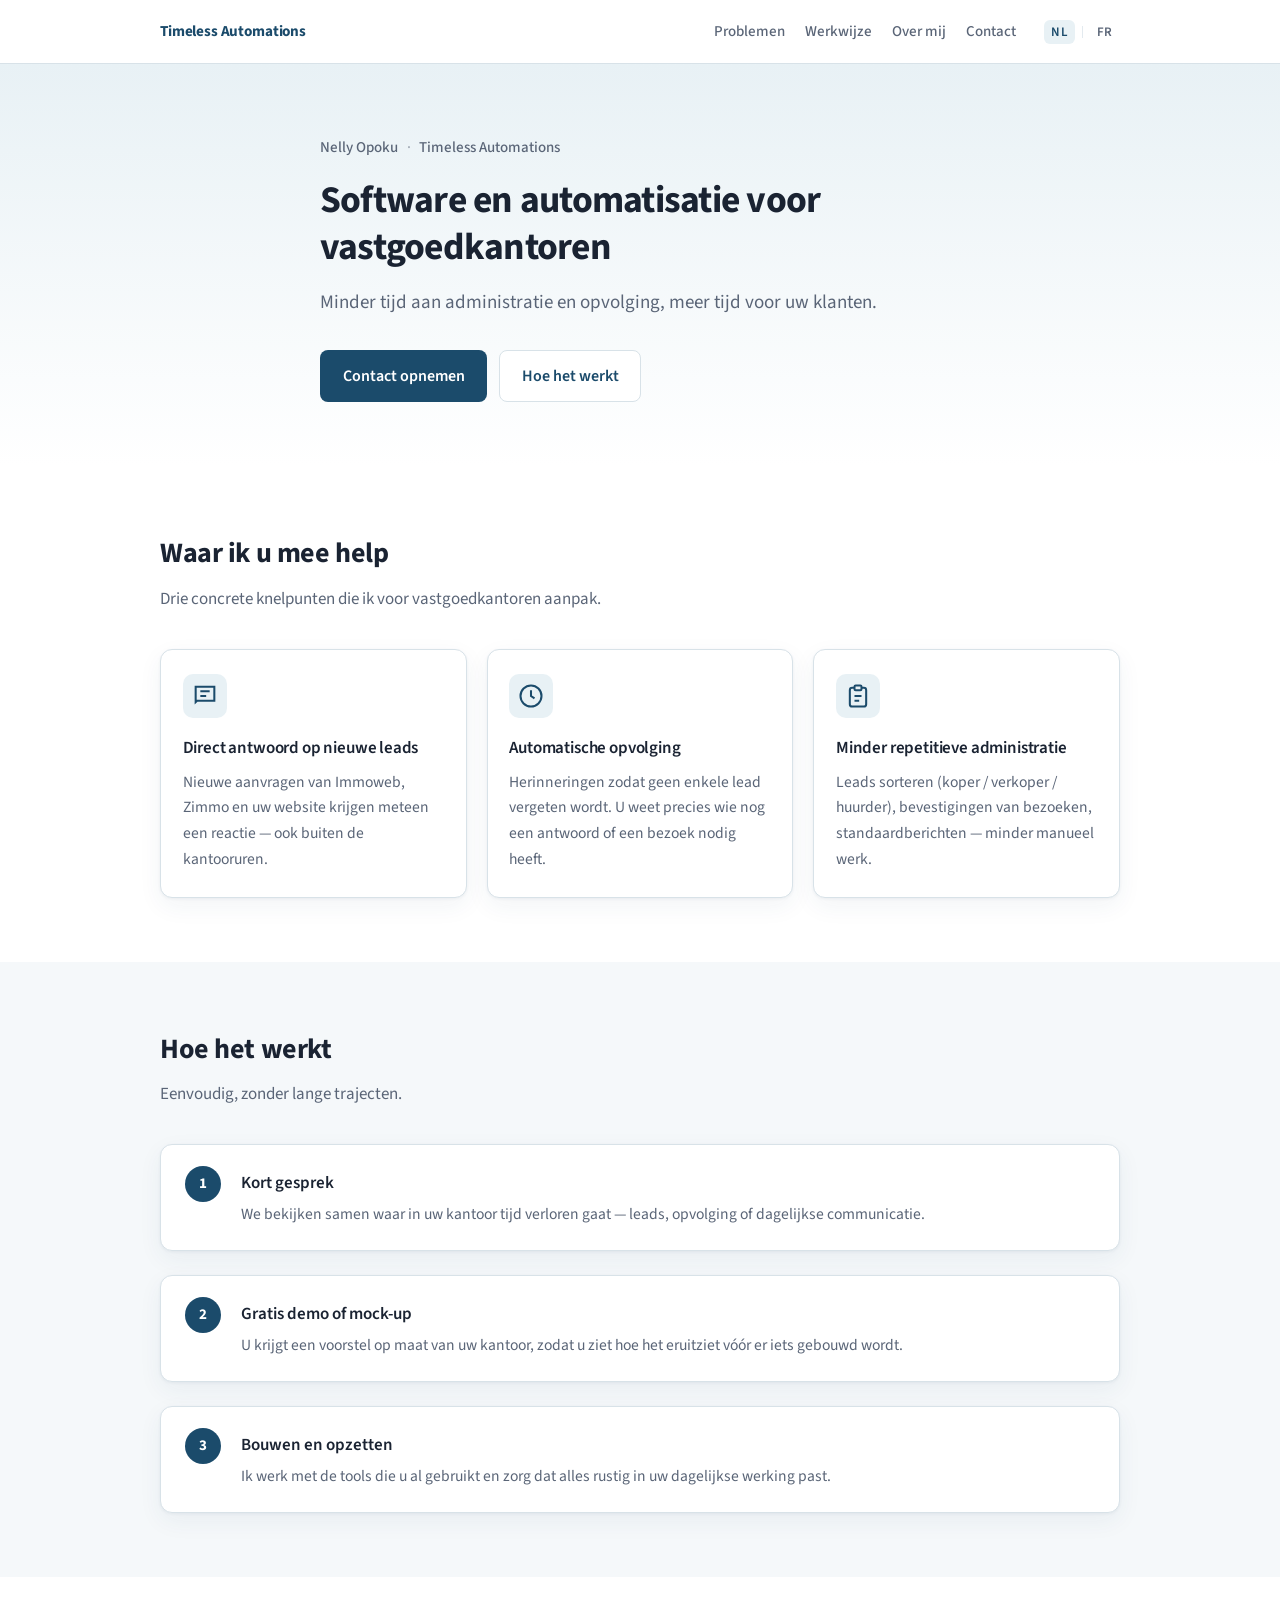
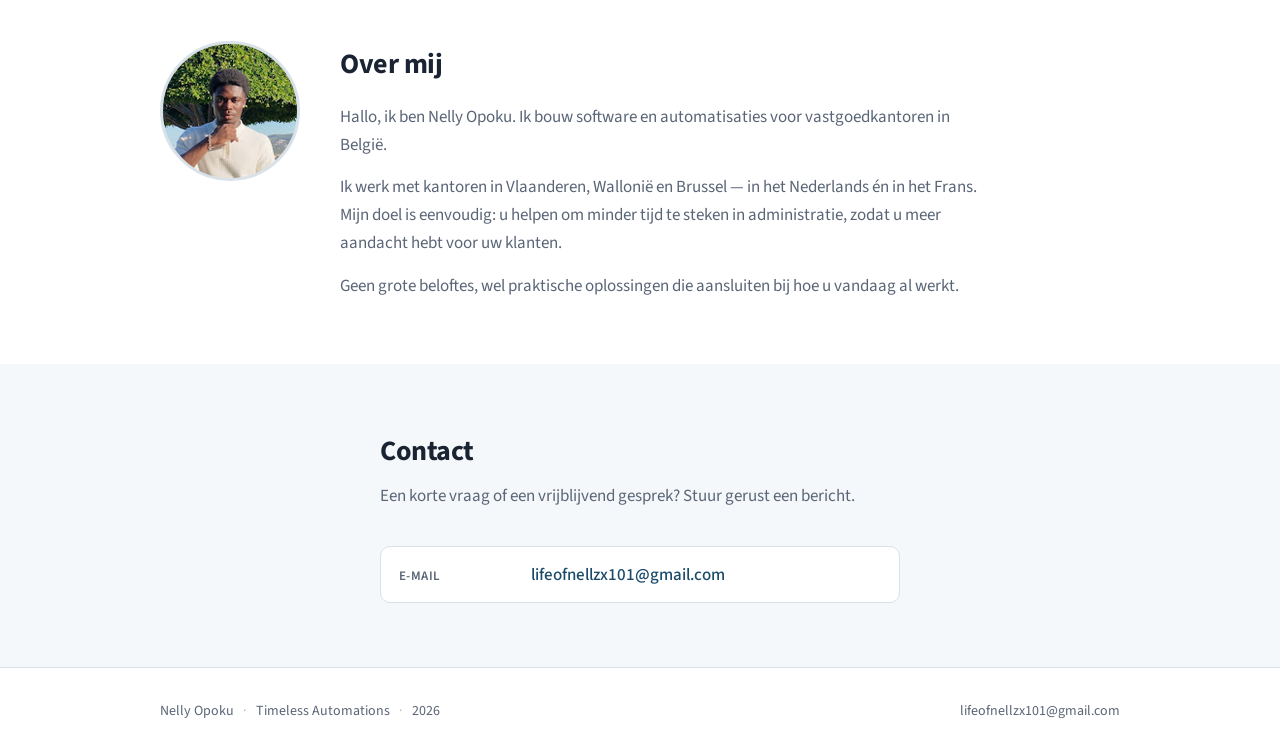
==== index.html @ db92bb08 "Add static website files for GitHub Pages - Add index.html with bilingual (NL/FR) content - Add styl" ====
<!DOCTYPE html>
<html lang="nl">
<head>
  <meta charset="UTF-8">
  <meta name="viewport" content="width=device-width, initial-scale=1">
  <meta name="description" content="Timeless Automations – Nelly Opoku. Software en automatisatie voor vastgoedkantoren in België. Minder administratie, meer tijd voor uw klanten.">
  <meta property="og:title" content="Timeless Automations – Nelly Opoku | Software en automatisatie voor vastgoedkantoren">
  <meta property="og:description" content="Minder administratie en opvolging, meer tijd voor uw klanten. Voor vastgoedkantoren in Vlaanderen, Wallonië en Brussel.">
  <meta property="og:type" content="website">
  <meta property="og:locale" content="nl_BE">
  <meta property="og:locale:alternate" content="fr_BE">
  <title>Timeless Automations – Nelly Opoku | Software en automatisatie voor vastgoedkantoren</title>
  <link rel="icon" href="data:image/svg+xml,%3Csvg xmlns='http://www.w3.org/2000/svg' viewBox='0 0 32 32'%3E%3Crect width='32' height='32' rx='8' fill='%231B4B6B'/%3E%3Cpath d='M8 22V10l8-4 8 4v12l-8 4-8-4z' fill='none' stroke='%23E8F1F5' stroke-width='1.5'/%3E%3Cpath d='M16 6v20M8 10l8 4 8-4' fill='none' stroke='%23E8F1F5' stroke-width='1.5'/%3E%3C/svg%3E">
  <link rel="preconnect" href="https://fonts.googleapis.com">
  <link rel="preconnect" href="https://fonts.gstatic.com" crossorigin>
  <link href="https://fonts.googleapis.com/css2?family=Source+Sans+3:wght@400;500;600;700&display=swap" rel="stylesheet">
  <link rel="stylesheet" href="styles.css">
</head>
<body>
  <!--
    ============================================================
    CONFIG — wijzig alles hieronder
    ============================================================
    fullName, businessName, email
    phone          — leeg = rij verborgen; invullen = zichtbaar + tel-link
    whatsapp       — nummer zonder spaties, bv. 32470123456; leeg = verborgen
    linkedinUrl    — volledige URL; leeg = verborgen
    photoSrc       — pad naar foto; leeg = initialen-avatar (bv. "NO")
    Hero-secundaire knop: bij telefoon of WhatsApp → bellen/WA;
    anders → scroll naar "Hoe het werkt".
    ============================================================
  -->
  <script>
    /* === CONFIG — pas hier aan === */
    const CONFIG = {
      fullName: "Nelly Opoku",
      businessName: "Timeless Automations",
      email: "lifeofnellzx101@gmail.com",
      phone: "",
      whatsapp: "",
      linkedinUrl: "",
      photoSrc: "foto.jpg" /* leeg = initialen-avatar */
    };
  </script>

  <header class="site-header">
    <div class="container header-inner">
      <a href="#top" class="logo">Timeless Automations</a>
      <nav class="nav" aria-label="Hoofdnavigatie">
        <a href="#problemen" data-i18n="navProblems">Problemen</a>
        <a href="#werkwijze" data-i18n="navHow">Werkwijze</a>
        <a href="#over" data-i18n="navAbout">Over mij</a>
        <a href="#contact" data-i18n="navContact">Contact</a>
      </nav>
      <div class="lang-toggle" role="group" aria-label="Taal / Langue">
        <button type="button" id="btn-nl" class="lang-btn active" aria-pressed="true">NL</button>
        <span class="lang-sep" aria-hidden="true">|</span>
        <button type="button" id="btn-fr" class="lang-btn" aria-pressed="false">FR</button>
      </div>
    </div>
  </header>

  <main id="top">
    <!-- HERO -->
    <section class="hero">
      <div class="container hero-inner">
        <p class="hero-name">
          <span data-bind="fullName">Nelly Opoku</span>
          <span class="hero-sep">·</span>
          <span data-bind="businessName">Timeless Automations</span>
        </p>
        <h1 data-i18n="heroTitle">Software en automatisatie voor vastgoedkantoren</h1>
        <p class="hero-sub" data-i18n="heroSub">Minder tijd aan administratie en opvolging, meer tijd voor uw klanten.</p>
        <div class="hero-actions">
          <a href="mailto:lifeofnellzx101@gmail.com" class="btn btn-primary" data-bind-href="mailto" data-i18n="btnContact">Contact opnemen</a>
          <a href="#werkwijze" class="btn btn-secondary" id="hero-secondary" data-i18n="btnHow">Hoe het werkt</a>
        </div>
      </div>
    </section>

    <!-- PROBLEMS -->
    <section id="problemen" class="section">
      <div class="container">
        <h2 class="section-title" data-i18n="problemsTitle">Waar ik u mee help</h2>
        <p class="section-intro" data-i18n="problemsIntro">Drie concrete knelpunten die ik voor vastgoedkantoren aanpak.</p>
        <div class="cards">
          <article class="card">
            <div class="card-icon" aria-hidden="true">
              <svg width="28" height="28" viewBox="0 0 24 24" fill="none" stroke="currentColor" stroke-width="1.75"><path d="M4 4h16v12H5.17L4 17.17V4z"/><path d="M8 8h8M8 12h5"/></svg>
            </div>
            <h3 data-i18n="p1Title">Direct antwoord op nieuwe leads</h3>
            <p data-i18n="p1Text">Nieuwe aanvragen van Immoweb, Zimmo en uw website krijgen meteen een reactie — ook buiten de kantooruren.</p>
          </article>
          <article class="card">
            <div class="card-icon" aria-hidden="true">
              <svg width="28" height="28" viewBox="0 0 24 24" fill="none" stroke="currentColor" stroke-width="1.75"><circle cx="12" cy="12" r="9"/><path d="M12 7v5l3 2"/></svg>
            </div>
            <h3 data-i18n="p2Title">Automatische opvolging</h3>
            <p data-i18n="p2Text">Herinneringen zodat geen enkele lead vergeten wordt. U weet precies wie nog een antwoord of een bezoek nodig heeft.</p>
          </article>
          <article class="card">
            <div class="card-icon" aria-hidden="true">
              <svg width="28" height="28" viewBox="0 0 24 24" fill="none" stroke="currentColor" stroke-width="1.75"><path d="M9 5H7a2 2 0 00-2 2v12a2 2 0 002 2h10a2 2 0 002-2V7a2 2 0 00-2-2h-2"/><rect x="9" y="3" width="6" height="4" rx="1"/><path d="M9 12h6M9 16h4"/></svg>
            </div>
            <h3 data-i18n="p3Title">Minder repetitieve administratie</h3>
            <p data-i18n="p3Text">Leads sorteren (koper / verkoper / huurder), bevestigingen van bezoeken, standaardberichten — minder manueel werk.</p>
          </article>
        </div>
      </div>
    </section>

    <!-- HOW IT WORKS -->
    <section id="werkwijze" class="section section-alt">
      <div class="container">
        <h2 class="section-title" data-i18n="howTitle">Hoe het werkt</h2>
        <p class="section-intro" data-i18n="howIntro">Eenvoudig, zonder lange trajecten.</p>
        <ol class="steps">
          <li class="step">
            <span class="step-num">1</span>
            <div>
              <h3 data-i18n="s1Title">Kort gesprek</h3>
              <p data-i18n="s1Text">We bekijken samen waar in uw kantoor tijd verloren gaat — leads, opvolging of dagelijkse communicatie.</p>
            </div>
          </li>
          <li class="step">
            <span class="step-num">2</span>
            <div>
              <h3 data-i18n="s2Title">Gratis demo of mock-up</h3>
              <p data-i18n="s2Text">U krijgt een voorstel op maat van uw kantoor, zodat u ziet hoe het eruitziet vóór er iets gebouwd wordt.</p>
            </div>
          </li>
          <li class="step">
            <span class="step-num">3</span>
            <div>
              <h3 data-i18n="s3Title">Bouwen en opzetten</h3>
              <p data-i18n="s3Text">Ik werk met de tools die u al gebruikt en zorg dat alles rustig in uw dagelijkse werking past.</p>
            </div>
          </li>
        </ol>
      </div>
    </section>

    <!-- ABOUT -->
    <section id="over" class="section">
      <div class="container about-inner">
        <div class="about-photo-wrap">
          <div class="about-photo" id="about-photo" role="img" aria-label="Nelly Opoku">
            <span class="avatar-initials" aria-hidden="true">NO</span>
          </div>
        </div>
        <div class="about-text">
          <h2 class="section-title" data-i18n="aboutTitle">Over mij</h2>
          <p data-i18n="about1">Hallo, ik ben Nelly Opoku. Ik bouw software en automatisaties voor vastgoedkantoren in België.</p>
          <p data-i18n="about2">Ik werk met kantoren in Vlaanderen, Wallonië en Brussel — in het Nederlands én in het Frans. Mijn doel is eenvoudig: u helpen om minder tijd te steken in administratie, zodat u meer aandacht hebt voor uw klanten.</p>
          <p data-i18n="about3">Geen grote beloftes, wel praktische oplossingen die aansluiten bij hoe u vandaag al werkt.</p>
        </div>
      </div>
    </section>

    <!-- CONTACT -->
    <section id="contact" class="section section-alt">
      <div class="container contact-inner">
        <h2 class="section-title" data-i18n="contactTitle">Contact</h2>
        <p class="section-intro" data-i18n="contactIntro">Een korte vraag of een vrijblijvend gesprek? Stuur gerust een bericht.</p>
        <ul class="contact-list">
          <li data-show-if="email">
            <span class="contact-label" data-i18n="labelEmail">E-mail</span>
            <a href="mailto:lifeofnellzx101@gmail.com" data-bind="email" data-bind-href="mailto">lifeofnellzx101@gmail.com</a>
          </li>
          <li data-show-if="phone" hidden>
            <span class="contact-label" data-i18n="labelPhone">Telefoon</span>
            <a href="#" data-bind="phone" data-bind-href="tel"></a>
          </li>
          <li data-show-if="whatsapp" hidden>
            <span class="contact-label" data-i18n="labelWhatsApp">WhatsApp</span>
            <a href="#" data-bind="whatsapp" data-bind-href="whatsapp"></a>
          </li>
          <li data-show-if="linkedinUrl" hidden>
            <span class="contact-label" data-i18n="labelLinkedIn">LinkedIn</span>
            <a href="#" data-bind="linkedinUrl" data-bind-href="linkedin" rel="noopener noreferrer" target="_blank"></a>
          </li>
        </ul>
      </div>
    </section>
  </main>

  <footer class="site-footer">
    <div class="container footer-inner">
      <p>
        <span data-bind="fullName">Nelly Opoku</span>
        <span class="footer-sep">·</span>
        <span data-bind="businessName">Timeless Automations</span>
        <span class="footer-sep">·</span>
        <span>2026</span>
      </p>
      <p>
        <a href="mailto:lifeofnellzx101@gmail.com" data-bind="email" data-bind-href="mailto">lifeofnellzx101@gmail.com</a>
      </p>
    </div>
  </footer>

  <script>
    const I18N = {
      nl: {
        navProblems: "Problemen",
        navHow: "Werkwijze",
        navAbout: "Over mij",
        navContact: "Contact",
        heroTitle: "Software en automatisatie voor vastgoedkantoren",
        heroSub: "Minder tijd aan administratie en opvolging, meer tijd voor uw klanten.",
        btnContact: "Contact opnemen",
        btnPhone: "Bellen / WhatsApp",
        btnHow: "Hoe het werkt",
        problemsTitle: "Waar ik u mee help",
        problemsIntro: "Drie concrete knelpunten die ik voor vastgoedkantoren aanpak.",
        p1Title: "Direct antwoord op nieuwe leads",
        p1Text: "Nieuwe aanvragen van Immoweb, Zimmo en uw website krijgen meteen een reactie — ook buiten de kantooruren.",
        p2Title: "Automatische opvolging",
        p2Text: "Herinneringen zodat geen enkele lead vergeten wordt. U weet precies wie nog een antwoord of een bezoek nodig heeft.",
        p3Title: "Minder repetitieve administratie",
        p3Text: "Leads sorteren (koper / verkoper / huurder), bevestigingen van bezoeken, standaardberichten — minder manueel werk.",
        howTitle: "Hoe het werkt",
        howIntro: "Eenvoudig, zonder lange trajecten.",
        s1Title: "Kort gesprek",
        s1Text: "We bekijken samen waar in uw kantoor tijd verloren gaat — leads, opvolging of dagelijkse communicatie.",
        s2Title: "Gratis demo of mock-up",
        s2Text: "U krijgt een voorstel op maat van uw kantoor, zodat u ziet hoe het eruitziet vóór er iets gebouwd wordt.",
        s3Title: "Bouwen en opzetten",
        s3Text: "Ik werk met de tools die u al gebruikt en zorg dat alles rustig in uw dagelijkse werking past.",
        aboutTitle: "Over mij",
        about1: "Hallo, ik ben {fullName}. Ik bouw software en automatisaties voor vastgoedkantoren in België.",
        about2: "Ik werk met kantoren in Vlaanderen, Wallonië en Brussel — in het Nederlands én in het Frans. Mijn doel is eenvoudig: u helpen om minder tijd te steken in administratie, zodat u meer aandacht hebt voor uw klanten.",
        about3: "Geen grote beloftes, wel praktische oplossingen die aansluiten bij hoe u vandaag al werkt.",
        contactTitle: "Contact",
        contactIntro: "Een korte vraag of een vrijblijvend gesprek? Stuur gerust een bericht.",
        labelEmail: "E-mail",
        labelPhone: "Telefoon",
        labelWhatsApp: "WhatsApp",
        labelLinkedIn: "LinkedIn",
        metaTitleSuffix: "Software en automatisatie voor vastgoedkantoren",
        metaDesc: "Software en automatisatie voor vastgoedkantoren in België. Minder administratie, meer tijd voor uw klanten.",
        navAria: "Hoofdnavigatie",
        photoAria: "Profielfoto van {fullName}"
      },
      fr: {
        navProblems: "Problèmes",
        navHow: "Démarche",
        navAbout: "À propos",
        navContact: "Contact",
        heroTitle: "Logiciels et automatisation pour agences immobilières",
        heroSub: "Moins de temps à l’administration et au suivi, plus de temps pour vos clients.",
        btnContact: "Me contacter",
        btnPhone: "Appeler / WhatsApp",
        btnHow: "Comment ça marche",
        problemsTitle: "Comment je vous aide",
        problemsIntro: "Trois points concrets que j’aborde pour les agences immobilières.",
        p1Title: "Réponse immédiate aux nouvelles demandes",
        p1Text: "Les nouvelles demandes d’Immoweb, Zimmo et de votre site reçoivent une réponse tout de suite — aussi en dehors des heures de bureau.",
        p2Title: "Suivi automatique",
        p2Text: "Des rappels pour qu’aucune demande ne soit oubliée. Vous savez exactement qui attend encore une réponse ou une visite.",
        p3Title: "Moins d’administration répétitive",
        p3Text: "Trier les leads (acheteur / vendeur / locataire), confirmer les visites, messages types — moins de travail manuel.",
        howTitle: "Comment ça se passe",
        howIntro: "Simple, sans long parcours.",
        s1Title: "Court entretien",
        s1Text: "Nous regardons ensemble où votre agence perd du temps — leads, suivi ou communication quotidienne.",
        s2Title: "Démo ou maquette gratuite",
        s2Text: "Vous recevez une proposition adaptée à votre agence, pour voir le résultat avant que quoi que ce soit soit construit.",
        s3Title: "Construction et mise en place",
        s3Text: "Je travaille avec les outils que vous utilisez déjà et j’intègre tout calmement dans votre fonctionnement quotidien.",
        aboutTitle: "À propos",
        about1: "Bonjour, je suis {fullName}. Je construis des logiciels et des automatisations pour les agences immobilières en Belgique.",
        about2: "Je travaille avec des agences en Flandre, en Wallonie et à Bruxelles — en néerlandais et en français. Mon objectif est simple : vous aider à passer moins de temps sur l’administration, pour davantage d’attention à vos clients.",
        about3: "Pas de grandes promesses, mais des solutions pratiques qui s’alignent sur votre façon de travailler aujourd’hui.",
        contactTitle: "Contact",
        contactIntro: "Une courte question ou un entretien sans engagement ? N’hésitez pas à m’écrire.",
        labelEmail: "E-mail",
        labelPhone: "Téléphone",
        labelWhatsApp: "WhatsApp",
        labelLinkedIn: "LinkedIn",
        metaTitleSuffix: "Logiciels et automatisation pour agences immobilières",
        metaDesc: "Logiciels et automatisation pour agences immobilières en Belgique. Moins d’administration, plus de temps pour vos clients.",
        navAria: "Navigation principale",
        photoAria: "Photo de profil de {fullName}"
      }
    };

    function isFilled(val) {
      if (val == null) return false;
      const s = String(val).trim();
      if (!s) return false;
      if (/^\[.+\]$/.test(s)) return false;
      return true;
    }

    function initialsFromName(name) {
      const parts = String(name || "").trim().split(/\s+/).filter(Boolean);
      if (!parts.length) return "?";
      if (parts.length === 1) return parts[0].slice(0, 2).toUpperCase();
      return (parts[0][0] + parts[parts.length - 1][0]).toUpperCase();
    }

    function metaTitle(lang) {
      const suffix = I18N[lang].metaTitleSuffix;
      const biz = CONFIG.businessName;
      const name = CONFIG.fullName;
      return `${biz} – ${name} | ${suffix}`;
    }

    function applyConfig() {
      const c = CONFIG;

      document.querySelectorAll("[data-bind]").forEach(el => {
        const key = el.getAttribute("data-bind");
        if (!(key in c)) return;
        el.textContent = c[key] || "";
        el.classList.remove("placeholder-text");
      });

      document.querySelectorAll("[data-show-if]").forEach(el => {
        const key = el.getAttribute("data-show-if");
        const show = isFilled(c[key]);
        el.hidden = !show;
      });

      document.querySelectorAll("[data-bind-href]").forEach(el => {
        const kind = el.getAttribute("data-bind-href");
        if (kind === "mailto") {
          el.href = "mailto:" + c.email;
        } else if (kind === "tel") {
          const clean = (c.phone || "").replace(/\s+/g, "");
          el.href = isFilled(c.phone) ? "tel:" + clean : "#";
        } else if (kind === "whatsapp") {
          const clean = (c.whatsapp || "").replace(/\D/g, "");
          el.href = isFilled(c.whatsapp) ? "https://wa.me/" + clean : "#";
        } else if (kind === "linkedin") {
          el.href = isFilled(c.linkedinUrl) ? c.linkedinUrl : "#";
        }
      });

      /* Hero secondary: phone/WhatsApp if available, else scroll to how-it-works */
      const secondary = document.getElementById("hero-secondary");
      if (secondary) {
        const hasPhone = isFilled(c.phone);
        const hasWa = isFilled(c.whatsapp);
        if (hasPhone || hasWa) {
          secondary.dataset.mode = "call";
          if (hasPhone) {
            secondary.href = "tel:" + c.phone.replace(/\s+/g, "");
          } else {
            secondary.href = "https://wa.me/" + c.whatsapp.replace(/\D/g, "");
          }
        } else {
          secondary.dataset.mode = "how";
          secondary.href = "#werkwijze";
        }
      }

      const photo = document.getElementById("about-photo");
      if (photo) {
        if (isFilled(c.photoSrc)) {
          photo.style.backgroundImage = `url("${c.photoSrc}")`;
          photo.classList.add("has-photo");
          photo.classList.remove("is-avatar");
          photo.innerHTML = "";
        } else {
          photo.style.backgroundImage = "";
          photo.classList.remove("has-photo");
          photo.classList.add("is-avatar");
          const ini = initialsFromName(c.fullName);
          photo.innerHTML = `<span class="avatar-initials" aria-hidden="true">${ini}</span>`;
        }
      }

      const logo = document.querySelector(".logo");
      if (logo) {
        logo.textContent = c.businessName;
        logo.classList.remove("placeholder-text");
      }
    }

    function setLang(lang) {
      const t = I18N[lang];
      if (!t) return;

      document.documentElement.lang = lang === "fr" ? "fr" : "nl";

      document.querySelectorAll("[data-i18n]").forEach(el => {
        const key = el.getAttribute("data-i18n");
        /* Hero secondary label depends on mode */
        if (el.id === "hero-secondary") {
          const mode = el.dataset.mode || "how";
          el.textContent = mode === "call" ? t.btnPhone : t.btnHow;
          return;
        }
        let text = t[key];
        if (text == null) return;
        if (typeof text === "string" && text.includes("{fullName}")) {
          el.textContent = text.replace("{fullName}", CONFIG.fullName);
        } else {
          el.textContent = text;
        }
      });

      const title = metaTitle(lang);
      document.title = title;
      const metaDesc = document.querySelector('meta[name="description"]');
      if (metaDesc) {
        metaDesc.setAttribute(
          "content",
          `${CONFIG.businessName} – ${CONFIG.fullName}. ${t.metaDesc}`
        );
      }
      const ogTitle = document.querySelector('meta[property="og:title"]');
      if (ogTitle) ogTitle.setAttribute("content", title);
      const ogDesc = document.querySelector('meta[property="og:description"]');
      if (ogDesc) ogDesc.setAttribute("content", t.metaDesc);
      const ogLocale = document.querySelector('meta[property="og:locale"]');
      if (ogLocale) ogLocale.setAttribute("content", lang === "fr" ? "fr_BE" : "nl_BE");

      const nav = document.querySelector(".nav");
      if (nav) nav.setAttribute("aria-label", t.navAria);
      const photo = document.getElementById("about-photo");
      if (photo) {
        photo.setAttribute(
          "aria-label",
          t.photoAria.replace("{fullName}", CONFIG.fullName)
        );
      }

      document.getElementById("btn-nl").classList.toggle("active", lang === "nl");
      document.getElementById("btn-fr").classList.toggle("active", lang === "fr");
      document.getElementById("btn-nl").setAttribute("aria-pressed", lang === "nl" ? "true" : "false");
      document.getElementById("btn-fr").setAttribute("aria-pressed", lang === "fr" ? "true" : "false");

      try { localStorage.setItem("site-lang", lang); } catch (_) {}
    }

    document.getElementById("btn-nl").addEventListener("click", () => setLang("nl"));
    document.getElementById("btn-fr").addEventListener("click", () => setLang("fr"));

    applyConfig();
    let initial = "nl";
    try {
      const saved = localStorage.getItem("site-lang");
      if (saved === "fr" || saved === "nl") initial = saved;
    } catch (_) {}
    setLang(initial);
  </script>
</body>
</html>
---- styles.css ----
/* ============================================================
   Nelly — Vastgoed / Immobilier landing page
   Accent: deep teal-blue (#1B4B6B)
   ============================================================ */

:root {
  --accent: #1B4B6B;
  --accent-soft: #E8F1F5;
  --accent-hover: #143A54;
  --text: #1A2332;
  --text-muted: #5A6577;
  --bg: #FFFFFF;
  --bg-alt: #F5F8FA;
  --border: #D8E2E8;
  --placeholder-bg: #FFF6D6;
  --placeholder-border: #E6C84A;
  --radius: 12px;
  --shadow: 0 1px 3px rgba(27, 75, 107, 0.06), 0 8px 24px rgba(27, 75, 107, 0.06);
  --font: "Source Sans 3", system-ui, -apple-system, "Segoe UI", Roboto, "Helvetica Neue", Arial, sans-serif;
  --max: 960px;
  --header-h: 64px;
}

*, *::before, *::after { box-sizing: border-box; }

html {
  scroll-behavior: smooth;
  scroll-padding-top: calc(var(--header-h) + 12px);
}

body {
  margin: 0;
  font-family: var(--font);
  font-size: 1.0625rem;
  line-height: 1.65;
  color: var(--text);
  background: var(--bg);
  -webkit-font-smoothing: antialiased;
}

img { max-width: 100%; display: block; }

a {
  color: var(--accent);
  text-decoration-thickness: 1px;
  text-underline-offset: 3px;
}
a:hover { color: var(--accent-hover); }

.container {
  width: min(100% - 2.5rem, var(--max));
  margin-inline: auto;
}

/* ---- Placeholders (intentional, visible) ---- */
/* Reserved for unfinished CONFIG values — not used when fields are filled or hidden */
.placeholder-text {
  background: var(--placeholder-bg);
  border-bottom: 2px dashed var(--placeholder-border);
  padding: 0 0.2em;
  border-radius: 3px;
  color: #6B5A10;
  font-weight: 500;
}

/* ---- Header ---- */
.site-header {
  position: sticky;
  top: 0;
  z-index: 50;
  background: rgba(255, 255, 255, 0.92);
  backdrop-filter: blur(10px);
  -webkit-backdrop-filter: blur(10px);
  border-bottom: 1px solid var(--border);
  height: var(--header-h);
}

.header-inner {
  display: flex;
  align-items: center;
  gap: 1.25rem;
  height: var(--header-h);
}

.logo {
  font-weight: 700;
  font-size: 0.95rem;
  color: var(--accent);
  text-decoration: none;
  letter-spacing: -0.01em;
  white-space: nowrap;
  overflow: hidden;
  text-overflow: ellipsis;
  max-width: 220px;
}
.logo:hover { color: var(--accent-hover); }

.nav {
  display: flex;
  gap: 1.25rem;
  margin-left: auto;
}
.nav a {
  color: var(--text-muted);
  text-decoration: none;
  font-size: 0.9375rem;
  font-weight: 500;
}
.nav a:hover { color: var(--accent); }

.lang-toggle {
  display: flex;
  align-items: center;
  gap: 0.35rem;
  flex-shrink: 0;
  margin-left: 0.5rem;
}

.lang-btn {
  font-family: inherit;
  font-size: 0.8125rem;
  font-weight: 600;
  letter-spacing: 0.04em;
  background: transparent;
  border: none;
  color: var(--text-muted);
  cursor: pointer;
  padding: 0.35rem 0.45rem;
  border-radius: 6px;
  line-height: 1;
}
.lang-btn:hover { color: var(--accent); background: var(--accent-soft); }
.lang-btn.active {
  color: var(--accent);
  background: var(--accent-soft);
}
.lang-btn:focus-visible {
  outline: 2px solid var(--accent);
  outline-offset: 2px;
}
.lang-sep { color: var(--border); font-size: 0.75rem; user-select: none; }

/* ---- Hero ---- */
.hero {
  padding: 4.5rem 0 4rem;
  background:
    linear-gradient(180deg, var(--accent-soft) 0%, var(--bg) 100%);
}

.hero-inner { max-width: 640px; }

.hero-name {
  margin: 0 0 1rem;
  font-size: 0.9375rem;
  color: var(--text-muted);
  font-weight: 500;
}
.hero-sep { margin: 0 0.35rem; opacity: 0.5; }

.hero h1 {
  margin: 0 0 1rem;
  font-size: clamp(1.75rem, 4vw, 2.35rem);
  font-weight: 700;
  line-height: 1.25;
  letter-spacing: -0.02em;
  color: var(--text);
}

.hero-sub {
  margin: 0 0 2rem;
  font-size: 1.1875rem;
  color: var(--text-muted);
  max-width: 34em;
}

.hero-actions {
  display: flex;
  flex-wrap: wrap;
  gap: 0.75rem;
}

.btn {
  display: inline-flex;
  align-items: center;
  justify-content: center;
  padding: 0.75rem 1.35rem;
  border-radius: 8px;
  font-family: inherit;
  font-size: 1rem;
  font-weight: 600;
  text-decoration: none;
  border: 1.5px solid transparent;
  transition: background 0.15s, color 0.15s, border-color 0.15s;
  cursor: pointer;
}
.btn:focus-visible {
  outline: 2px solid var(--accent);
  outline-offset: 3px;
}

.btn-primary {
  background: var(--accent);
  color: #fff;
}
.btn-primary:hover {
  background: var(--accent-hover);
  color: #fff;
}

.btn-secondary {
  background: #fff;
  color: var(--accent);
  border-color: var(--border);
}
.btn-secondary:hover {
  border-color: var(--accent);
  background: var(--accent-soft);
  color: var(--accent-hover);
}

/* ---- Sections ---- */
.section {
  padding: 4rem 0;
}

.section-alt {
  background: var(--bg-alt);
}

.section-title {
  margin: 0 0 0.5rem;
  font-size: clamp(1.4rem, 3vw, 1.75rem);
  font-weight: 700;
  letter-spacing: -0.015em;
  color: var(--text);
}

.section-intro {
  margin: 0 0 2.25rem;
  color: var(--text-muted);
  max-width: 36em;
}

/* ---- Cards ---- */
.cards {
  display: grid;
  grid-template-columns: repeat(3, 1fr);
  gap: 1.25rem;
}

.card {
  background: var(--bg);
  border: 1px solid var(--border);
  border-radius: var(--radius);
  padding: 1.5rem 1.35rem;
  box-shadow: var(--shadow);
}

.card-icon {
  width: 44px;
  height: 44px;
  display: flex;
  align-items: center;
  justify-content: center;
  background: var(--accent-soft);
  color: var(--accent);
  border-radius: 10px;
  margin-bottom: 1rem;
}

.card h3 {
  margin: 0 0 0.5rem;
  font-size: 1.0625rem;
  font-weight: 600;
  letter-spacing: -0.01em;
}

.card p {
  margin: 0;
  font-size: 0.975rem;
  color: var(--text-muted);
}

/* ---- Steps ---- */
.steps {
  list-style: none;
  margin: 0;
  padding: 0;
  display: grid;
  gap: 1.5rem;
}

.step {
  display: flex;
  gap: 1.25rem;
  align-items: flex-start;
  background: var(--bg);
  border: 1px solid var(--border);
  border-radius: var(--radius);
  padding: 1.35rem 1.5rem;
  box-shadow: var(--shadow);
}

.step-num {
  flex-shrink: 0;
  width: 36px;
  height: 36px;
  display: flex;
  align-items: center;
  justify-content: center;
  background: var(--accent);
  color: #fff;
  font-weight: 700;
  font-size: 0.9375rem;
  border-radius: 50%;
}

.step h3 {
  margin: 0.15rem 0 0.35rem;
  font-size: 1.0625rem;
  font-weight: 600;
}

.step p {
  margin: 0;
  color: var(--text-muted);
  font-size: 0.975rem;
}

/* ---- About ---- */
.about-inner {
  display: grid;
  grid-template-columns: auto 1fr;
  gap: 2.5rem;
  align-items: start;
}

.about-photo {
  width: 140px;
  height: 140px;
  border-radius: 50%;
  background: var(--accent-soft);
  border: 3px solid var(--border);
  display: flex;
  align-items: center;
  justify-content: center;
  background-size: cover;
  background-position: center;
  flex-shrink: 0;
}

.about-photo.is-avatar {
  background: var(--accent);
  border-color: var(--accent);
}

.about-photo.has-photo {
  border-color: var(--border);
  background-position: center center;
}

.avatar-initials {
  font-size: 2.25rem;
  font-weight: 700;
  letter-spacing: 0.04em;
  color: #fff;
  line-height: 1;
  user-select: none;
}

.about-text .section-title { margin-bottom: 1rem; }

.about-text p {
  margin: 0 0 0.9rem;
  color: var(--text-muted);
  max-width: 38em;
}
.about-text p:last-child { margin-bottom: 0; }

/* ---- Contact ---- */
.contact-inner { max-width: 520px; }

.contact-list {
  list-style: none;
  margin: 0;
  padding: 0;
  display: grid;
  gap: 1rem;
}

.contact-list li[hidden] {
  display: none;
}

.contact-list li {
  display: grid;
  grid-template-columns: 7.5rem 1fr;
  gap: 0.75rem;
  align-items: baseline;
  padding: 0.85rem 1.1rem;
  background: var(--bg);
  border: 1px solid var(--border);
  border-radius: 10px;
}

.contact-label {
  font-size: 0.8125rem;
  font-weight: 600;
  text-transform: uppercase;
  letter-spacing: 0.04em;
  color: var(--text-muted);
}

.contact-list a {
  font-weight: 500;
  word-break: break-all;
  text-decoration: none;
}
.contact-list a:hover { text-decoration: underline; }

/* ---- Footer ---- */
.site-footer {
  padding: 2rem 0;
  border-top: 1px solid var(--border);
  background: var(--bg);
}

.footer-inner {
  display: flex;
  flex-wrap: wrap;
  justify-content: space-between;
  gap: 0.75rem 1.5rem;
  font-size: 0.875rem;
  color: var(--text-muted);
}
.footer-inner p { margin: 0; }
.footer-sep { margin: 0 0.4rem; opacity: 0.45; }
.footer-inner a {
  color: var(--text-muted);
  text-decoration: none;
}
.footer-inner a:hover { color: var(--accent); }

/* ---- Responsive ---- */
@media (max-width: 800px) {
  .cards {
    grid-template-columns: 1fr;
  }

  .about-inner {
    grid-template-columns: 1fr;
    justify-items: center;
    gap: 1.5rem;
  }

  .about-text {
    width: 100%;
  }

  .nav {
    display: none; /* keep header clean on mobile; page is short + scrollable */
  }

  .logo { max-width: 180px; }
}

@media (max-width: 520px) {
  .container { width: min(100% - 1.75rem, var(--max)); }

  .hero { padding: 3rem 0 2.75rem; }

  .section { padding: 3rem 0; }

  .contact-list li {
    grid-template-columns: 1fr;
    gap: 0.25rem;
  }

  .hero-actions { flex-direction: column; }
  .hero-actions .btn { width: 100%; }
}

@media (prefers-reduced-motion: reduce) {
  html { scroll-behavior: auto; }
  .btn { transition: none; }
}
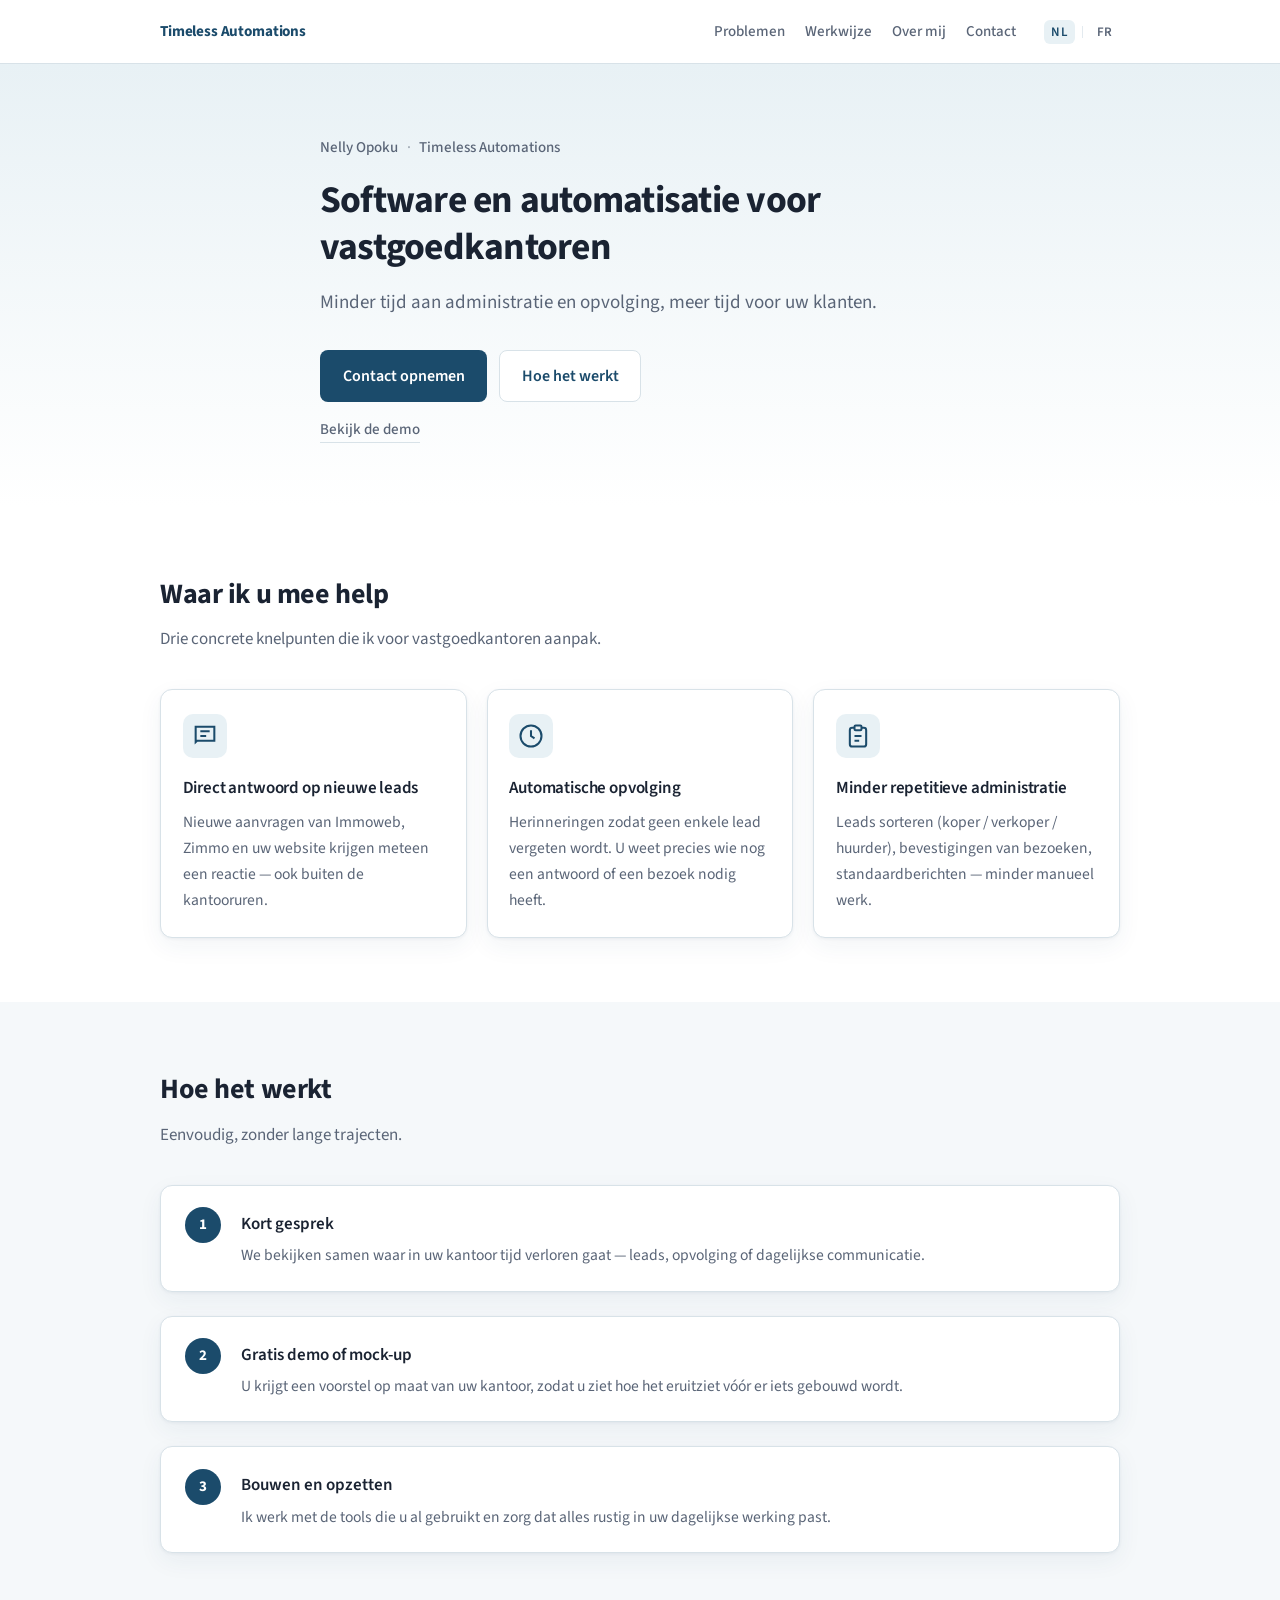
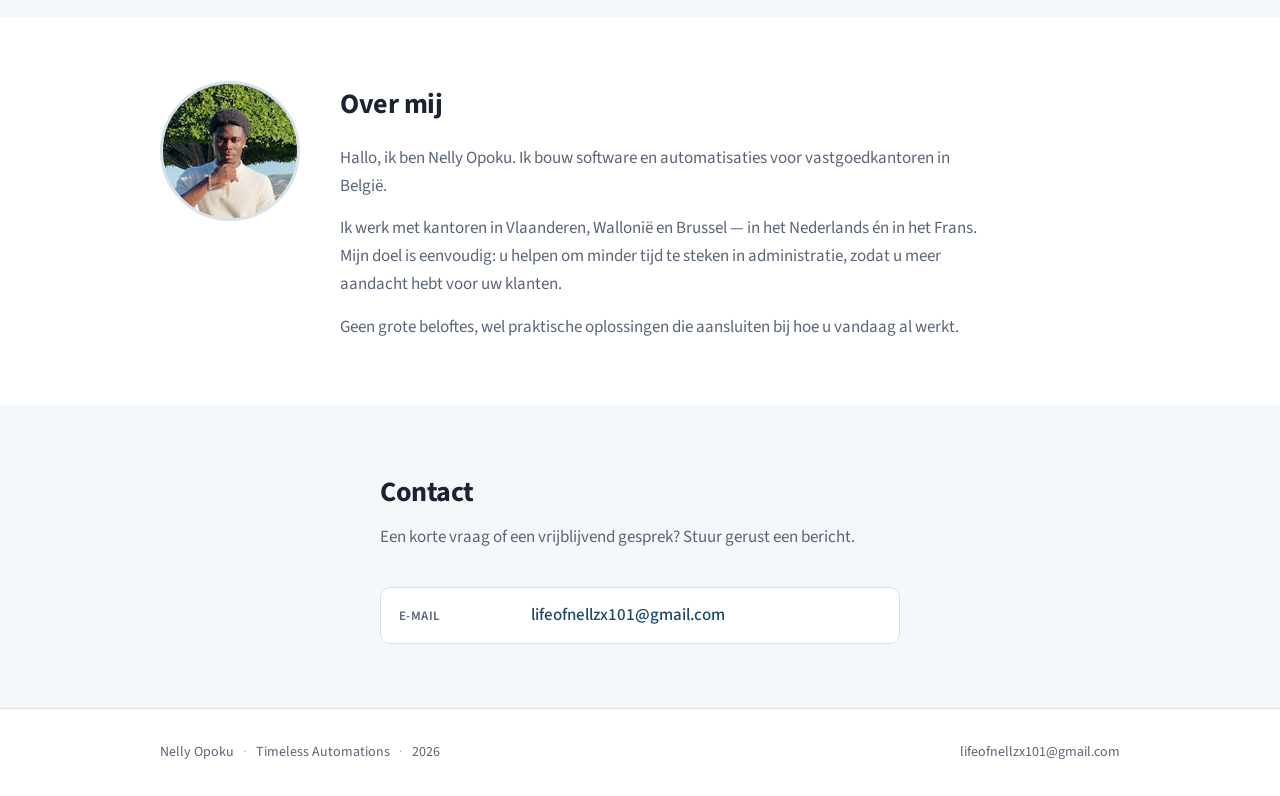
==== commit 156b555e: "Add professional demo page with bilingual video support - Create /demo/ page with Dutch and French v" ====
--- a/index.html
+++ b/index.html
@@ -75,6 +75,9 @@
           <a href="mailto:lifeofnellzx101@gmail.com" class="btn btn-primary" data-bind-href="mailto" data-i18n="btnContact">Contact opnemen</a>
           <a href="#werkwijze" class="btn btn-secondary" id="hero-secondary" data-i18n="btnHow">Hoe het werkt</a>
         </div>
+        <p class="hero-demo-link">
+          <a href="demo/" data-i18n="demoLink">Bekijk de demo</a>
+        </p>
       </div>
     </section>
 
@@ -211,6 +214,7 @@
         btnContact: "Contact opnemen",
         btnPhone: "Bellen / WhatsApp",
         btnHow: "Hoe het werkt",
+        demoLink: "Bekijk de demo",
         problemsTitle: "Waar ik u mee help",
         problemsIntro: "Drie concrete knelpunten die ik voor vastgoedkantoren aanpak.",
         p1Title: "Direct antwoord op nieuwe leads",
@@ -252,6 +256,7 @@
         btnContact: "Me contacter",
         btnPhone: "Appeler / WhatsApp",
         btnHow: "Comment ça marche",
+        demoLink: "Voir la démo",
         problemsTitle: "Comment je vous aide",
         problemsIntro: "Trois points concrets que j’aborde pour les agences immobilières.",
         p1Title: "Réponse immédiate aux nouvelles demandes",
--- a/styles.css
+++ b/styles.css
@@ -179,6 +179,25 @@
   gap: 0.75rem;
 }
 
+.hero-demo-link {
+  margin: 1rem 0 0;
+  font-size: 0.9375rem;
+}
+
+.hero-demo-link a {
+  color: var(--text-muted);
+  text-decoration: none;
+  font-weight: 500;
+  border-bottom: 1px solid var(--border);
+  padding-bottom: 2px;
+  transition: color 0.15s, border-color 0.15s;
+}
+
+.hero-demo-link a:hover {
+  color: var(--accent);
+  border-bottom-color: var(--accent);
+}
+
 .btn {
   display: inline-flex;
   align-items: center;
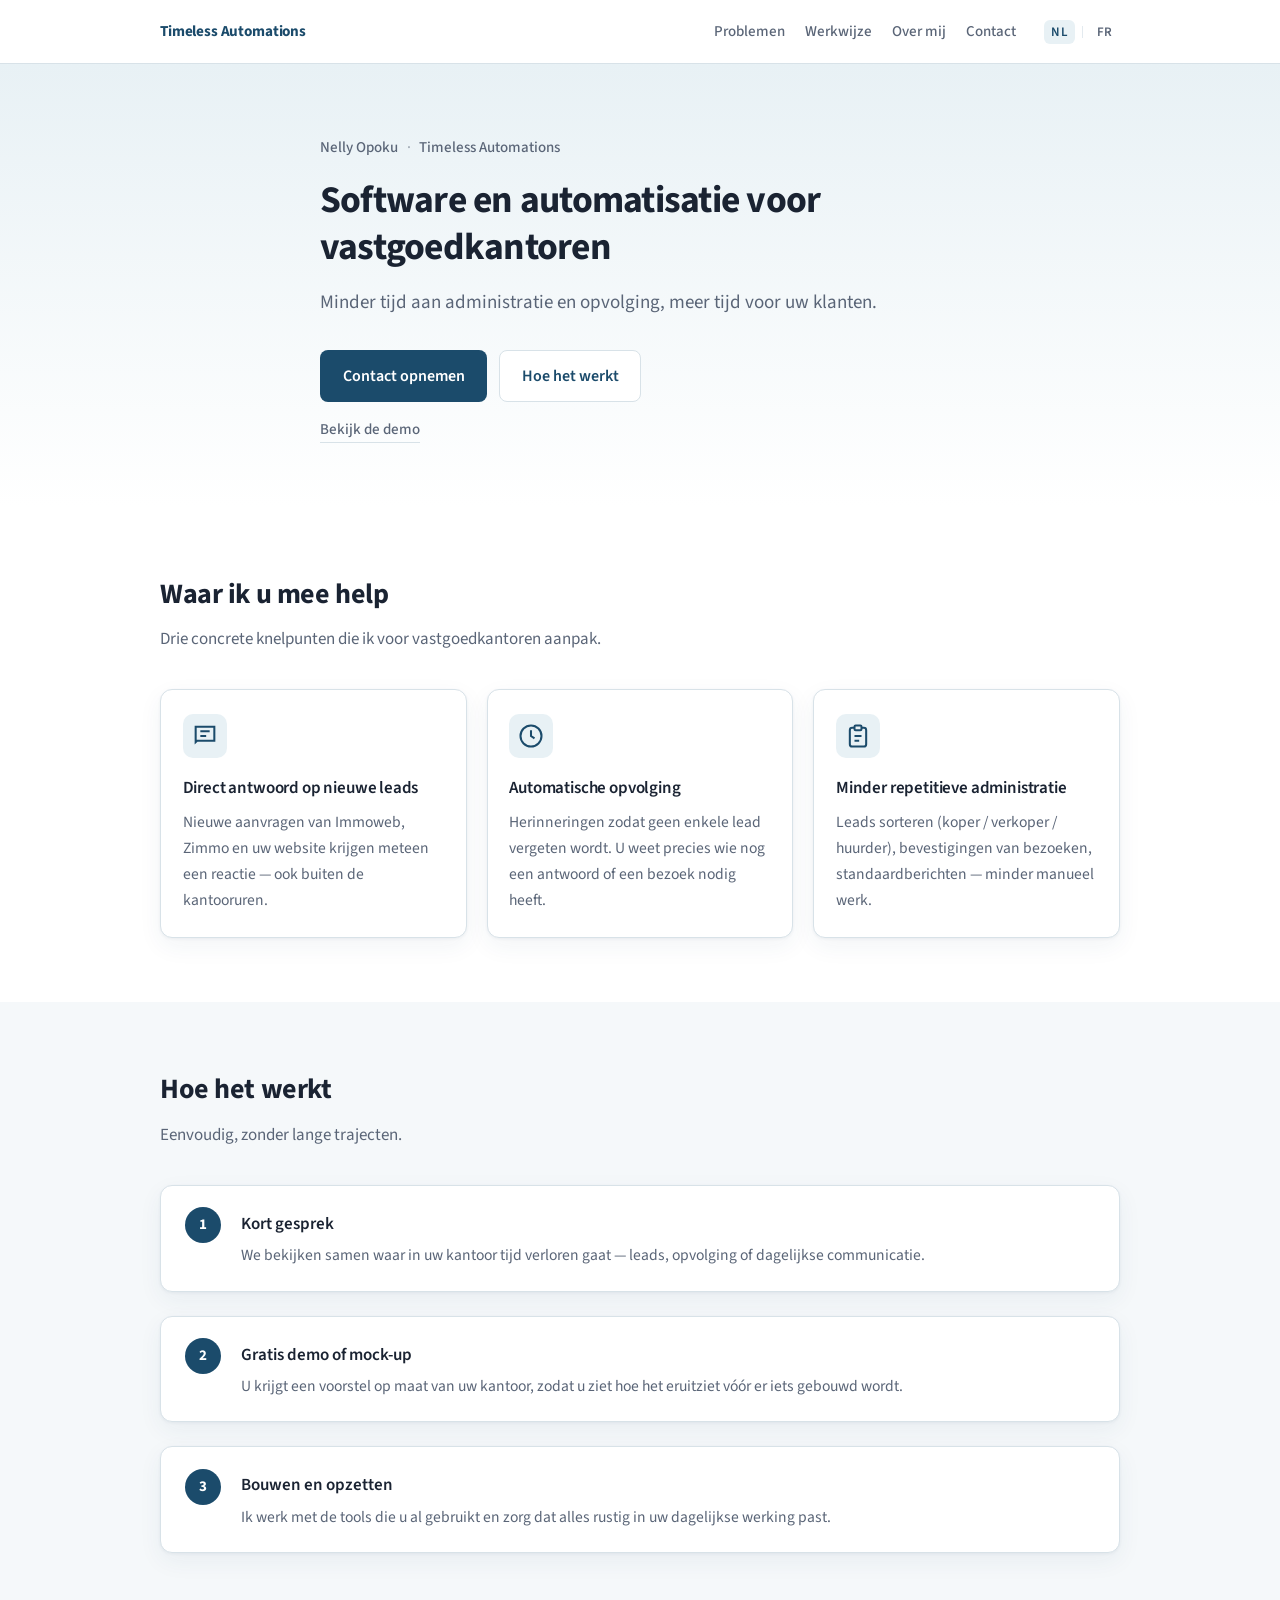
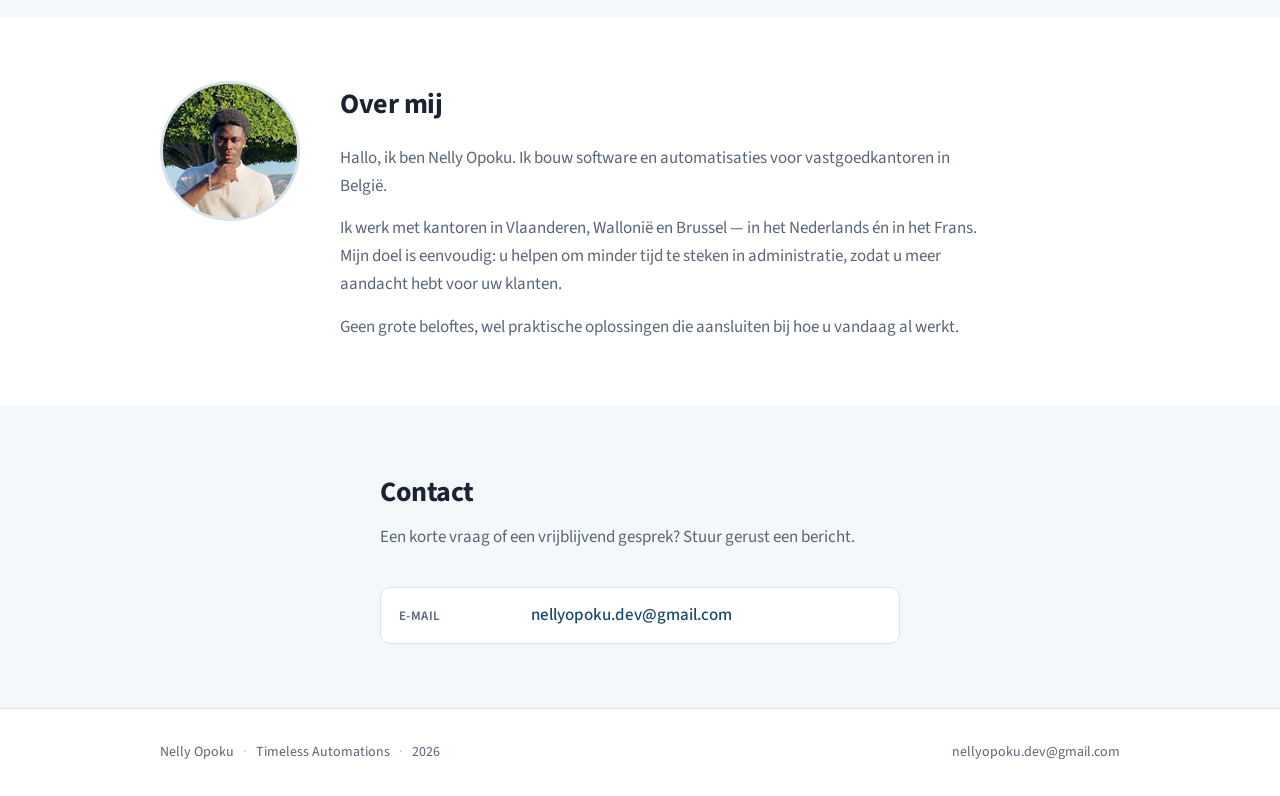
==== commit bc1056c2: "Update email address to nellyopoku.dev@gmail.com Replace lifeofnellzx101@gmail.com with nellyopoku.d" ====
--- a/index.html
+++ b/index.html
@@ -35,7 +35,7 @@
     const CONFIG = {
       fullName: "Nelly Opoku",
       businessName: "Timeless Automations",
-      email: "lifeofnellzx101@gmail.com",
+      email: "nellyopoku.dev@gmail.com",
       phone: "",
       whatsapp: "",
       linkedinUrl: "",
@@ -72,7 +72,7 @@
         <h1 data-i18n="heroTitle">Software en automatisatie voor vastgoedkantoren</h1>
         <p class="hero-sub" data-i18n="heroSub">Minder tijd aan administratie en opvolging, meer tijd voor uw klanten.</p>
         <div class="hero-actions">
-          <a href="mailto:lifeofnellzx101@gmail.com" class="btn btn-primary" data-bind-href="mailto" data-i18n="btnContact">Contact opnemen</a>
+          <a href="mailto:nellyopoku.dev@gmail.com" class="btn btn-primary" data-bind-href="mailto" data-i18n="btnContact">Contact opnemen</a>
           <a href="#werkwijze" class="btn btn-secondary" id="hero-secondary" data-i18n="btnHow">Hoe het werkt</a>
         </div>
         <p class="hero-demo-link">
@@ -168,7 +168,7 @@
         <ul class="contact-list">
           <li data-show-if="email">
             <span class="contact-label" data-i18n="labelEmail">E-mail</span>
-            <a href="mailto:lifeofnellzx101@gmail.com" data-bind="email" data-bind-href="mailto">lifeofnellzx101@gmail.com</a>
+            <a href="mailto:nellyopoku.dev@gmail.com" data-bind="email" data-bind-href="mailto">nellyopoku.dev@gmail.com</a>
           </li>
           <li data-show-if="phone" hidden>
             <span class="contact-label" data-i18n="labelPhone">Telefoon</span>
@@ -197,7 +197,7 @@
         <span>2026</span>
       </p>
       <p>
-        <a href="mailto:lifeofnellzx101@gmail.com" data-bind="email" data-bind-href="mailto">lifeofnellzx101@gmail.com</a>
+        <a href="mailto:nellyopoku.dev@gmail.com" data-bind="email" data-bind-href="mailto">nellyopoku.dev@gmail.com</a>
       </p>
     </div>
   </footer>
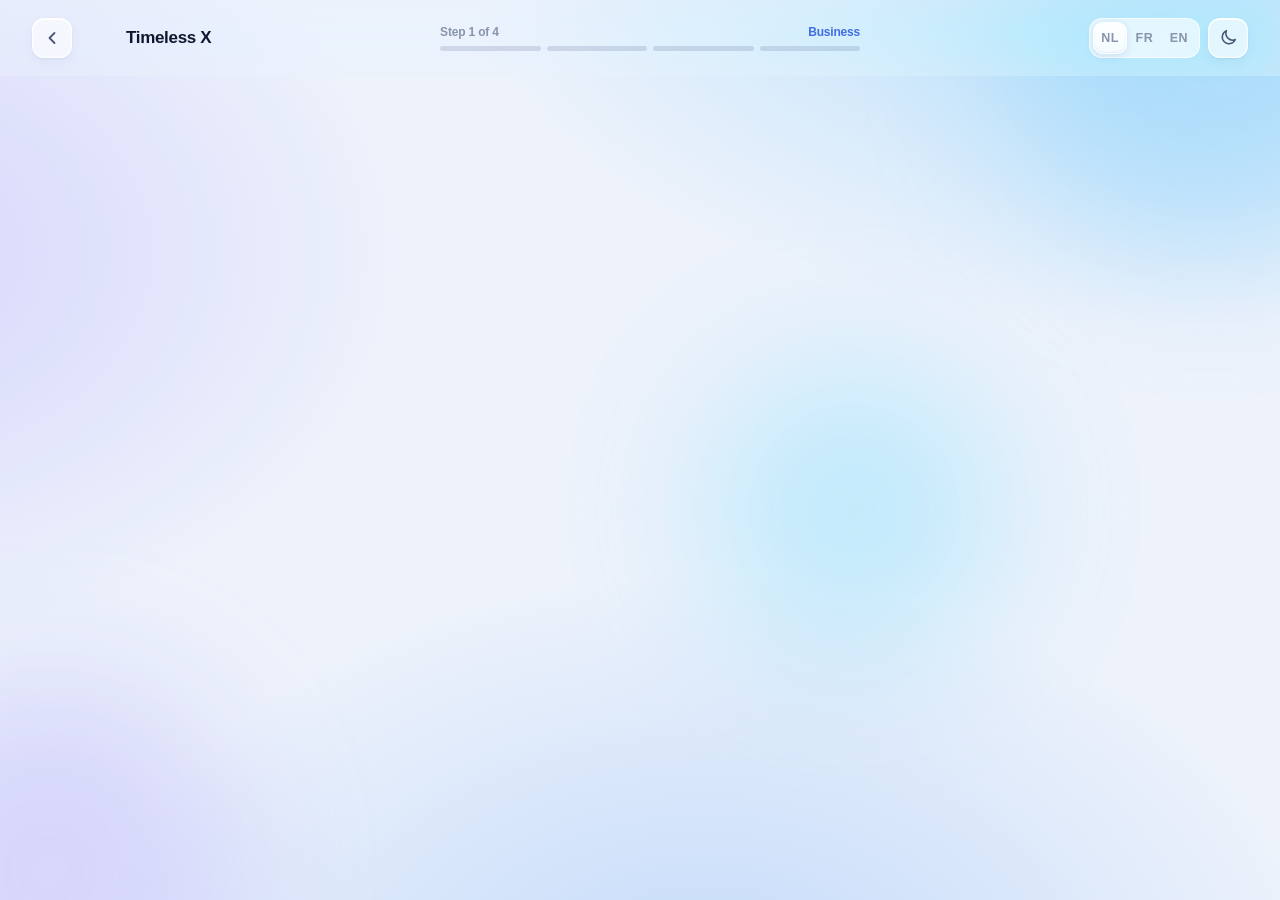
==== commit 86719691: "Hear Lena: incoming-call audio card in hero Add a playable Lena voice sample on the homepage hero: g" ====
--- a/index.html
+++ b/index.html
@@ -1,456 +1,735 @@
-<!DOCTYPE html>
-<html lang="nl">
+<!doctype html>
+<html lang="nl" data-theme="light">
 <head>
-  <meta charset="UTF-8">
-  <meta name="viewport" content="width=device-width, initial-scale=1">
-  <meta name="description" content="Timeless Automations – Nelly Opoku. Software en automatisatie voor vastgoedkantoren in België. Minder administratie, meer tijd voor uw klanten.">
-  <meta property="og:title" content="Timeless Automations – Nelly Opoku | Software en automatisatie voor vastgoedkantoren">
-  <meta property="og:description" content="Minder administratie en opvolging, meer tijd voor uw klanten. Voor vastgoedkantoren in Vlaanderen, Wallonië en Brussel.">
-  <meta property="og:type" content="website">
-  <meta property="og:locale" content="nl_BE">
-  <meta property="og:locale:alternate" content="fr_BE">
-  <title>Timeless Automations – Nelly Opoku | Software en automatisatie voor vastgoedkantoren</title>
-  <link rel="icon" href="data:image/svg+xml,%3Csvg xmlns='http://www.w3.org/2000/svg' viewBox='0 0 32 32'%3E%3Crect width='32' height='32' rx='8' fill='%231B4B6B'/%3E%3Cpath d='M8 22V10l8-4 8 4v12l-8 4-8-4z' fill='none' stroke='%23E8F1F5' stroke-width='1.5'/%3E%3Cpath d='M16 6v20M8 10l8 4 8-4' fill='none' stroke='%23E8F1F5' stroke-width='1.5'/%3E%3C/svg%3E">
-  <link rel="preconnect" href="https://fonts.googleapis.com">
-  <link rel="preconnect" href="https://fonts.gstatic.com" crossorigin>
-  <link href="https://fonts.googleapis.com/css2?family=Source+Sans+3:wght@400;500;600;700&display=swap" rel="stylesheet">
-  <link rel="stylesheet" href="styles.css">
+<meta charset="utf-8">
+<meta name="viewport" content="width=device-width, initial-scale=1, viewport-fit=cover">
+<meta name="theme-color" content="#F7F9FF">
+<title>Timeless X — Lena, uw AI-receptioniste voor telefoon &amp; WhatsApp</title>
+<meta name="description" content="Lena is de AI-receptioniste van Timeless X. Ze beantwoordt 24/7 uw oproepen en WhatsApp-berichten, plant afspraken in en vangt leads op, voor garages, autodealers en vastgoedkantoren. Schrijf u in op de wachtlijst.">
+<link rel="canonical" href="https://timelessautomations.be/">
+<meta property="og:type" content="website">
+<meta property="og:site_name" content="Timeless Automations">
+<meta property="og:title" content="Timeless X — Lena, uw AI-receptioniste voor telefoon &amp; WhatsApp">
+<meta property="og:description" content="Lena is de AI-receptioniste van Timeless X. Ze beantwoordt 24/7 uw oproepen en WhatsApp-berichten, plant afspraken in en vangt leads op, voor garages, autodealers en vastgoedkantoren. Schrijf u in op de wachtlijst.">
+<meta property="og:url" content="https://timelessautomations.be/">
+<meta property="og:image" content="https://timelessautomations.be/assets/lena/og-image.jpg">
+<meta property="og:image:width" content="1200">
+<meta property="og:image:height" content="630">
+<meta property="og:locale" content="nl_BE">
+<meta property="og:locale:alternate" content="fr_BE">
+<meta property="og:locale:alternate" content="en_GB">
+<meta name="twitter:card" content="summary_large_image">
+<meta name="twitter:title" content="Timeless X — Lena, uw AI-receptioniste voor telefoon &amp; WhatsApp">
+<meta name="twitter:description" content="Lena is de AI-receptioniste van Timeless X. Ze beantwoordt 24/7 uw oproepen en WhatsApp-berichten, plant afspraken in en vangt leads op, voor garages, autodealers en vastgoedkantoren. Schrijf u in op de wachtlijst.">
+<meta name="twitter:image" content="https://timelessautomations.be/assets/lena/og-image.jpg">
+<link rel="icon" type="image/png" sizes="32x32" href="assets/lena/favicon-32.png">
+<link rel="apple-touch-icon" sizes="180x180" href="assets/lena/favicon-180.png">
+<link rel="preload" href="assets/lena/Inter.woff2" as="font" type="font/woff2" crossorigin>
+<link rel="stylesheet" href="assets/lena/styles.css">
 </head>
 <body>
-  <!--
-    ============================================================
-    CONFIG — wijzig alles hieronder
-    ============================================================
-    fullName, businessName, email
-    phone          — leeg = rij verborgen; invullen = zichtbaar + tel-link
-    whatsapp       — nummer zonder spaties, bv. 32470123456; leeg = verborgen
-    linkedinUrl    — volledige URL; leeg = verborgen
-    photoSrc       — pad naar foto; leeg = initialen-avatar (bv. "NO")
-    Hero-secundaire knop: bij telefoon of WhatsApp → bellen/WA;
-    anders → scroll naar "Hoe het werkt".
-    ============================================================
-  -->
-  <script>
-    /* === CONFIG — pas hier aan === */
-    const CONFIG = {
-      fullName: "Nelly Opoku",
-      businessName: "Timeless Automations",
-      email: "nellyopoku.dev@gmail.com",
-      phone: "",
-      whatsapp: "",
-      linkedinUrl: "",
-      photoSrc: "foto.jpg" /* leeg = initialen-avatar */
-    };
-  </script>
-
-  <header class="site-header">
-    <div class="container header-inner">
-      <a href="#top" class="logo">Timeless Automations</a>
-      <nav class="nav" aria-label="Hoofdnavigatie">
-        <a href="#problemen" data-i18n="navProblems">Problemen</a>
-        <a href="#werkwijze" data-i18n="navHow">Werkwijze</a>
-        <a href="#over" data-i18n="navAbout">Over mij</a>
-        <a href="#contact" data-i18n="navContact">Contact</a>
-      </nav>
-      <div class="lang-toggle" role="group" aria-label="Taal / Langue">
-        <button type="button" id="btn-nl" class="lang-btn active" aria-pressed="true">NL</button>
-        <span class="lang-sep" aria-hidden="true">|</span>
-        <button type="button" id="btn-fr" class="lang-btn" aria-pressed="false">FR</button>
+<svg width="0" height="0" style="position:absolute" aria-hidden="true"><symbol id="i-home" viewBox="0 0 24 24"><path d="M15 21v-8a1 1 0 0 0-1-1h-4a1 1 0 0 0-1 1v8"/><path d="M3 10a2 2 0 0 1 .709-1.528l7-5.999a2 2 0 0 1 2.582 0l7 5.999A2 2 0 0 1 21 10v9a2 2 0 0 1-2 2H5a2 2 0 0 1-2-2z"/></symbol><symbol id="i-users" viewBox="0 0 24 24"><path d="M16 21v-2a4 4 0 0 0-4-4H6a4 4 0 0 0-4 4v2"/><circle cx="9" cy="7" r="4"/><path d="M22 21v-2a4 4 0 0 0-3-3.87"/><path d="M16 3.13a4 4 0 0 1 0 7.75"/></symbol><symbol id="i-headset" viewBox="0 0 24 24"><path d="M3 11h3a2 2 0 0 1 2 2v3a2 2 0 0 1-2 2H5a2 2 0 0 1-2-2v-5Zm0 0a9 9 0 1 1 18 0m0 0v5a2 2 0 0 1-2 2h-1a2 2 0 0 1-2-2v-3a2 2 0 0 1 2-2h3Z"/><path d="M21 16v2a4 4 0 0 1-4 4h-5"/></symbol><symbol id="i-calendar" viewBox="0 0 24 24"><rect x="3" y="4" width="18" height="18" rx="2"/><path d="M16 2v4M8 2v4M3 10h18"/></symbol><symbol id="i-calendar-check" viewBox="0 0 24 24"><rect x="3" y="4" width="18" height="18" rx="2"/><path d="M16 2v4M8 2v4M3 10h18"/><path d="m9 16 2 2 4-4"/></symbol><symbol id="i-settings" viewBox="0 0 24 24"><path d="M12.22 2h-.44a2 2 0 0 0-2 2v.18a2 2 0 0 1-1 1.73l-.43.25a2 2 0 0 1-2 0l-.15-.08a2 2 0 0 0-2.73.73l-.22.38a2 2 0 0 0 .73 2.73l.15.1a2 2 0 0 1 1 1.72v.51a2 2 0 0 1-1 1.74l-.15.09a2 2 0 0 0-.73 2.73l.22.38a2 2 0 0 0 2.73.73l.15-.08a2 2 0 0 1 2 0l.43.25a2 2 0 0 1 1 1.73V20a2 2 0 0 0 2 2h.44a2 2 0 0 0 2-2v-.18a2 2 0 0 1 1-1.73l.43-.25a2 2 0 0 1 2 0l.15.08a2 2 0 0 0 2.73-.73l.22-.39a2 2 0 0 0-.73-2.73l-.15-.08a2 2 0 0 1-1-1.74v-.5a2 2 0 0 1 1-1.74l.15-.09a2 2 0 0 0 .73-2.73l-.22-.38a2 2 0 0 0-2.73-.73l-.15.08a2 2 0 0 1-2 0l-.43-.25a2 2 0 0 1-1-1.73V4a2 2 0 0 0-2-2z"/><circle cx="12" cy="12" r="3"/></symbol><symbol id="i-phone" viewBox="0 0 24 24"><path d="M22 16.92v3a2 2 0 0 1-2.18 2 19.79 19.79 0 0 1-8.63-3.07 19.5 19.5 0 0 1-6-6 19.79 19.79 0 0 1-3.07-8.67A2 2 0 0 1 4.11 2h3a2 2 0 0 1 2 1.72 12.84 12.84 0 0 0 .7 2.81 2 2 0 0 1-.45 2.11L8.09 9.91a16 16 0 0 0 6 6l1.27-1.27a2 2 0 0 1 2.11-.45 12.84 12.84 0 0 0 2.81.7A2 2 0 0 1 22 16.92z"/></symbol><symbol id="i-phone-forwarded" viewBox="0 0 24 24"><path d="m18 2 4 4-4 4M14 6h8"/><path d="M22 16.92v3a2 2 0 0 1-2.18 2 19.79 19.79 0 0 1-8.63-3.07 19.5 19.5 0 0 1-6-6 19.79 19.79 0 0 1-3.07-8.67A2 2 0 0 1 4.11 2h3a2 2 0 0 1 2 1.72 12.84 12.84 0 0 0 .7 2.81 2 2 0 0 1-.45 2.11L8.09 9.91a16 16 0 0 0 6 6l1.27-1.27a2 2 0 0 1 2.11-.45 12.84 12.84 0 0 0 2.81.7A2 2 0 0 1 22 16.92z"/></symbol><symbol id="i-message" viewBox="0 0 24 24"><path d="M7.9 20A9 9 0 1 0 4 16.1L2 22Z"/></symbol><symbol id="i-check" viewBox="0 0 24 24"><path d="M20 6 9 17l-5-5"/></symbol><symbol id="i-building" viewBox="0 0 24 24"><rect x="4" y="2" width="16" height="20" rx="2"/><path d="M9 22v-4h6v4M8 6h.01M16 6h.01M12 6h.01M12 10h.01M12 14h.01M16 10h.01M16 14h.01M8 10h.01M8 14h.01"/></symbol><symbol id="i-car" viewBox="0 0 24 24"><path d="M19 17h2c.6 0 1-.4 1-1v-3c0-.9-.7-1.7-1.5-1.9C18.7 10.6 16 10 16 10s-1.3-1.4-2.2-2.3c-.5-.4-1.1-.7-1.8-.7H5c-.6 0-1.1.4-1.4.9l-1.4 2.9A3.7 3.7 0 0 0 2 12v4c0 .6.4 1 1 1h2"/><circle cx="7" cy="17" r="2"/><path d="M9 17h6"/><circle cx="17" cy="17" r="2"/></symbol><symbol id="i-wrench" viewBox="0 0 24 24"><path d="M14.7 6.3a1 1 0 0 0 0 1.4l1.6 1.6a1 1 0 0 0 1.4 0l3.77-3.77a6 6 0 0 1-7.94 7.94l-6.91 6.91a2.12 2.12 0 0 1-3-3l6.91-6.91a6 6 0 0 1 7.94-7.94l-3.76 3.76z"/></symbol><symbol id="i-briefcase" viewBox="0 0 24 24"><path d="M16 20V4a2 2 0 0 0-2-2h-4a2 2 0 0 0-2 2v16"/><rect width="20" height="14" x="2" y="6" rx="2"/></symbol><symbol id="i-smile" viewBox="0 0 24 24"><circle cx="12" cy="12" r="10"/><path d="M8 14s1.5 2 4 2 4-2 4-2M9 9h.01M15 9h.01"/></symbol><symbol id="i-gem" viewBox="0 0 24 24"><path d="M6 3h12l4 6-10 13L2 9Z"/><path d="M11 3 8 9l4 13 4-13-3-6M2 9h20"/></symbol><symbol id="i-zap" viewBox="0 0 24 24"><path d="M13 2 3 14h9l-1 8 10-12h-9l1-8z"/></symbol><symbol id="i-sparkles" viewBox="0 0 24 24"><path d="m12 3-1.9 5.8a2 2 0 0 1-1.3 1.3L3 12l5.8 1.9a2 2 0 0 1 1.3 1.3L12 21l1.9-5.8a2 2 0 0 1 1.3-1.3L21 12l-5.8-1.9a2 2 0 0 1-1.3-1.3Z"/></symbol><symbol id="i-user-check" viewBox="0 0 24 24"><path d="M16 21v-2a4 4 0 0 0-4-4H6a4 4 0 0 0-4 4v2"/><circle cx="9" cy="7" r="4"/><path d="m16 11 2 2 4-4"/></symbol><symbol id="i-mic" viewBox="0 0 24 24"><path d="M12 2a3 3 0 0 0-3 3v7a3 3 0 0 0 6 0V5a3 3 0 0 0-3-3Z"/><path d="M19 10v2a7 7 0 0 1-14 0v-2M12 19v3"/></symbol><symbol id="i-volume" viewBox="0 0 24 24"><path d="M11 5 6 9H2v6h4l5 4z"/><path d="M15.54 8.46a5 5 0 0 1 0 7.07M19.07 4.93a10 10 0 0 1 0 14.14"/></symbol><symbol id="i-quote" viewBox="0 0 24 24"><path d="M21 15a2 2 0 0 1-2 2H7l-4 4V5a2 2 0 0 1 2-2h14a2 2 0 0 1 2 2z"/></symbol><symbol id="i-bulb" viewBox="0 0 24 24"><path d="M15 14c.2-1 .7-1.7 1.5-2.5 1-.9 1.5-2.2 1.5-3.5A6 6 0 0 0 6 8c0 1 .2 2.2 1.5 3.5.7.7 1.3 1.5 1.5 2.5M9 18h6M10 22h4"/></symbol><symbol id="i-moon" viewBox="0 0 24 24"><path d="M12 3a6 6 0 0 0 9 9 9 9 0 1 1-9-9Z"/></symbol><symbol id="i-clock" viewBox="0 0 24 24"><circle cx="12" cy="12" r="10"/><path d="M12 6v6l4 2"/></symbol><symbol id="i-voicemail" viewBox="0 0 24 24"><circle cx="6" cy="12" r="4"/><circle cx="18" cy="12" r="4"/><path d="M6 16h12"/></symbol><symbol id="i-languages" viewBox="0 0 24 24"><path d="m5 8 6 6M4 14l6-6 2-3M2 5h12M7 2h1M22 22l-5-10-5 10M14 18h6"/></symbol><symbol id="i-bell" viewBox="0 0 24 24"><path d="M6 8a6 6 0 0 1 12 0c0 7 3 9 3 9H3s3-2 3-9"/><path d="M10.3 21a1.94 1.94 0 0 0 3.4 0"/></symbol><symbol id="i-file" viewBox="0 0 24 24"><path d="M15 2H6a2 2 0 0 0-2 2v16a2 2 0 0 0 2 2h12a2 2 0 0 0 2-2V7Z"/><path d="M14 2v4a2 2 0 0 0 2 2h4M16 13H8M16 17H8M10 9H8"/></symbol><symbol id="i-clipboard" viewBox="0 0 24 24"><rect width="8" height="4" x="8" y="2" rx="1"/><path d="M16 4h2a2 2 0 0 1 2 2v14a2 2 0 0 1-2 2H6a2 2 0 0 1-2-2V6a2 2 0 0 1 2-2h2"/><path d="M9 12h6M9 16h4"/></symbol><symbol id="i-trending" viewBox="0 0 24 24"><path d="m22 7-8.5 8.5-5-5L2 17"/><path d="M16 7h6v6"/></symbol><symbol id="i-target" viewBox="0 0 24 24"><circle cx="12" cy="12" r="10"/><circle cx="12" cy="12" r="6"/><circle cx="12" cy="12" r="2"/></symbol><symbol id="i-key" viewBox="0 0 24 24"><path d="m15.5 7.5 2.3 2.3a1 1 0 0 0 1.4 0l2.1-2.1a1 1 0 0 0 0-1.4L19 4M21 2l-9.6 9.6"/><circle cx="7.5" cy="15.5" r="5.5"/></symbol><symbol id="i-dashboard" viewBox="0 0 24 24"><rect width="7" height="9" x="3" y="3" rx="1"/><rect width="7" height="5" x="14" y="3" rx="1"/><rect width="7" height="9" x="14" y="12" rx="1"/><rect width="7" height="5" x="3" y="16" rx="1"/></symbol><symbol id="i-layers" viewBox="0 0 24 24"><path d="M12.83 2.18a2 2 0 0 0-1.66 0L2.6 6.08a1 1 0 0 0 0 1.83l8.58 3.91a2 2 0 0 0 1.66 0l8.58-3.9a1 1 0 0 0 0-1.83Z"/><path d="m22 17.65-9.17 4.16a2 2 0 0 1-1.66 0L2 17.65M22 12.65l-9.17 4.16a2 2 0 0 1-1.66 0L2 12.65"/></symbol><symbol id="i-smartphone" viewBox="0 0 24 24"><rect width="14" height="20" x="5" y="2" rx="2"/><path d="M12 18h.01"/></symbol><symbol id="i-book" viewBox="0 0 24 24"><path d="M2 3h6a4 4 0 0 1 4 4v14a3 3 0 0 0-3-3H2zM22 3h-6a4 4 0 0 0-4 4v14a3 3 0 0 1 3-3h7z"/></symbol><symbol id="i-replay" viewBox="0 0 24 24"><path d="M3 12a9 9 0 1 0 9-9 9.75 9.75 0 0 0-6.74 2.74L3 8"/><path d="M3 3v5h5"/></symbol><symbol id="i-info" viewBox="0 0 24 24"><circle cx="12" cy="12" r="10"/><path d="M12 16v-4M12 8h.01"/></symbol><symbol id="i-pencil" viewBox="0 0 24 24"><path d="M21.17 6.81a1 1 0 0 0-3.99-3.99L3.84 16.17a2 2 0 0 0-.5.83l-1.32 4.35a.5.5 0 0 0 .62.62l4.35-1.32a2 2 0 0 0 .83-.5z"/></symbol><symbol id="i-contrast" viewBox="0 0 24 24"><circle cx="12" cy="12" r="10"/><path d="M12 18a6 6 0 0 0 0-12v12z"/></symbol><symbol id="i-arrow-right" viewBox="0 0 24 24"><path d="M5 12h14M13 6l6 6-6 6"/></symbol><symbol id="i-shield" viewBox="0 0 24 24"><path d="M20 13c0 5-3.5 7.5-7.66 8.95a1 1 0 0 1-.67-.01C7.5 20.5 4 18 4 13V6a1 1 0 0 1 1-1c2 0 4.5-1.2 6.24-2.72a1.17 1.17 0 0 1 1.52 0C14.51 3.81 17 5 19 5a1 1 0 0 1 1 1z"/></symbol><symbol id="i-home-fill" viewBox="0 0 24 24"><path fill-rule="evenodd" d="M3 10a2 2 0 0 1 .709-1.528l7-5.999a2 2 0 0 1 2.582 0l7 5.999A2 2 0 0 1 21 10v9a2 2 0 0 1-2 2H5a2 2 0 0 1-2-2zM9.75 21v-6a1 1 0 0 1 1-1h2.5a1 1 0 0 1 1 1v6z"/></symbol><symbol id="i-users-fill" viewBox="0 0 24 24"><circle cx="9" cy="7" r="4"/><path d="M2 21v-2a4 4 0 0 1 4-4h6a4 4 0 0 1 4 4v2z"/><path d="M16 3.13a4 4 0 0 1 0 7.75M22 21v-2a4 4 0 0 0-3-3.87" fill="none"/></symbol><symbol id="i-calendar-fill" viewBox="0 0 24 24"><path d="M3 11h18v9a2 2 0 0 1-2 2H5a2 2 0 0 1-2-2z"/><path d="M5 4h14a2 2 0 0 1 2 2v2H3V6a2 2 0 0 1 2-2z"/><path d="M8 2v3M16 2v3" fill="none"/></symbol><symbol id="i-settings-fill" viewBox="0 0 24 24"><path fill-rule="evenodd" d="M12.22 2h-.44a2 2 0 0 0-2 2v.18a2 2 0 0 1-1 1.73l-.43.25a2 2 0 0 1-2 0l-.15-.08a2 2 0 0 0-2.73.73l-.22.38a2 2 0 0 0 .73 2.73l.15.1a2 2 0 0 1 1 1.72v.51a2 2 0 0 1-1 1.74l-.15.09a2 2 0 0 0-.73 2.73l.22.38a2 2 0 0 0 2.73.73l.15-.08a2 2 0 0 1 2 0l.43.25a2 2 0 0 1 1 1.73V20a2 2 0 0 0 2 2h.44a2 2 0 0 0 2-2v-.18a2 2 0 0 1 1-1.73l.43-.25a2 2 0 0 1 2 0l.15.08a2 2 0 0 0 2.73-.73l.22-.39a2 2 0 0 0-.73-2.73l-.15-.08a2 2 0 0 1-1-1.74v-.5a2 2 0 0 1 1-1.74l.15-.09a2 2 0 0 0 .73-2.73l-.22-.38a2 2 0 0 0-2.73-.73l-.15.08a2 2 0 0 1-2 0l-.43-.25a2 2 0 0 1-1-1.73V4a2 2 0 0 0-2-2zM15 12a3 3 0 1 0-6 0 3 3 0 1 0 6 0z"/></symbol></svg>
+<div class="bg-orbs" aria-hidden="true"><span class="orb o1"></span><span class="orb o2"></span><span class="orb o3"></span></div>
+
+<div class="app" id="app">
+
+  <!-- Top bar (onboarding) -->
+  <header class="topbar" id="topbar">
+    <div class="topbar-left">
+      <button class="icon-btn back-btn" id="backBtn" aria-label="Back">
+        <svg viewBox="0 0 24 24" width="20" height="20"><path d="M15 18l-6-6 6-6" fill="none" stroke="currentColor" stroke-width="2.2" stroke-linecap="round" stroke-linejoin="round"/></svg>
+      </button>
+      <a class="brand" href="#" data-go="1">
+        <img src="assets/lena/timelessx-hourglass.png" alt="" class="brand-logo">
+        <span class="brand-name">Timeless&nbsp;X</span>
+      </a>
+    </div>
+    <div class="progress" id="progress" aria-label="Onboarding progress">
+      <div class="progress-meta"><span id="progressLabel">Step 1 of 4</span><span class="progress-name" id="progressName">Business</span></div>
+      <div class="progress-track">
+        <span class="seg" data-seg="2"><i></i></span><span class="seg" data-seg="3"><i></i></span><span class="seg" data-seg="4"><i></i></span><span class="seg" data-seg="5"><i></i></span>
       </div>
     </div>
+    <nav class="top-links" aria-label="Page sections">
+      <a href="#how">How it works</a><a href="#features">Features</a><a href="#industries">Industries</a><a href="#faq">FAQ</a>
+    </nav>
+    <div class="topbar-right">
+      <button class="btn btn-primary top-cta" data-go="2">Create your Lena</button>
+      <div class="lang-switch" role="group" aria-label="Language" data-noi18n><span class="ls-ind" aria-hidden="true"></span><button type="button" data-lang="nl" lang="nl" aria-label="Nederlands">NL</button><button type="button" data-lang="fr" lang="fr" aria-label="Français">FR</button><button type="button" data-lang="en" lang="en" aria-label="English">EN</button></div>
+      <button class="icon-btn theme-toggle" id="themeToggle" aria-label="Toggle dark mode">
+        <svg class="i-moon" viewBox="0 0 24 24" width="19" height="19"><path d="M20.5 14.6A8.5 8.5 0 0 1 9.4 3.5a8.5 8.5 0 1 0 11.1 11.1z" fill="none" stroke="currentColor" stroke-width="1.9" stroke-linejoin="round"/></svg>
+        <svg class="i-sun" viewBox="0 0 24 24" width="19" height="19"><circle cx="12" cy="12" r="4.2" fill="none" stroke="currentColor" stroke-width="1.9"/><g stroke="currentColor" stroke-width="1.9" stroke-linecap="round"><path d="M12 2.5v2.2M12 19.3v2.2M2.5 12h2.2M19.3 12h2.2M5.3 5.3l1.6 1.6M17.1 17.1l1.6 1.6M5.3 18.7l1.6-1.6M17.1 6.9l1.6-1.6"/></g></svg>
+      </button>
+    </div>
   </header>
 
-  <main id="top">
-    <!-- HERO -->
-    <section class="hero">
-      <div class="container hero-inner">
-        <p class="hero-name">
-          <span data-bind="fullName">Nelly Opoku</span>
-          <span class="hero-sep">·</span>
-          <span data-bind="businessName">Timeless Automations</span>
-        </p>
-        <h1 data-i18n="heroTitle">Software en automatisatie voor vastgoedkantoren</h1>
-        <p class="hero-sub" data-i18n="heroSub">Minder tijd aan administratie en opvolging, meer tijd voor uw klanten.</p>
-        <div class="hero-actions">
-          <a href="mailto:nellyopoku.dev@gmail.com" class="btn btn-primary" data-bind-href="mailto" data-i18n="btnContact">Contact opnemen</a>
-          <a href="#werkwijze" class="btn btn-secondary" id="hero-secondary" data-i18n="btnHow">Hoe het werkt</a>
-        </div>
-        <p class="hero-demo-link">
-          <a href="demo/" data-i18n="demoLink">Bekijk de demo</a>
-        </p>
+  <main class="stage" id="stage">
+
+    <!-- ============ 1 WELCOME ============ -->
+    <section class="screen screen-welcome" data-screen="1">
+      <div class="welcome-grid">
+        <div class="welcome-copy">
+          <div class="welcome-logo-row">
+            <img src="assets/lena/timelessx-hourglass.png" alt="Timeless X" class="welcome-logo">
+            <span class="welcome-wordmark">Timeless&nbsp;X</span>
+          </div>
+          <span class="eyebrow"><span class="live-dot"></span>AI receptionist · Phone &amp; WhatsApp</span>
+          <h1 class="hero-title">Meet Lena — <span class="grad-text">your AI employee</span> that answers calls, books appointments, and captures leads 24/7.</h1>
+          <p class="hero-sub">Never miss a call or a lead again, even in the evenings and at weekends.<span class="sub-more"> Lena picks up, helps your customer and books them in while you focus on your work.</span></p>
+          <div class="welcome-actions">
+            <button class="btn btn-primary btn-lg" data-go="2">
+              <span>Create your Lena</span>
+              <svg viewBox="0 0 24 24" width="18" height="18"><path d="M5 12h14M13 6l6 6-6 6" fill="none" stroke="currentColor" stroke-width="2.2" stroke-linecap="round" stroke-linejoin="round"/></svg>
+            </button>
+            <a class="btn btn-secondary btn-lg" href="https://lena-api-production-daf6.up.railway.app/dashboard/login">Log in</a>
+          </div>
+          <div class="hear-lena-row">
+            <button type="button" class="hear-lena" id="hearLena" aria-label="Hear Lena" aria-pressed="false" aria-controls="lenaVoice">
+              <span class="hl-ico" aria-hidden="true">
+                <svg class="hl-play" viewBox="0 0 24 24" width="14" height="14"><path d="M8 5.5v13l10.5-6.5z" fill="none" stroke="currentColor" stroke-width="1.75" stroke-linejoin="round"/></svg>
+                <svg class="hl-pause" viewBox="0 0 24 24" width="14" height="14"><path d="M9 5.5v13M15 5.5v13" fill="none" stroke="currentColor" stroke-width="1.75" stroke-linecap="round"/></svg>
+              </span>
+              <span class="hl-label">Hear Lena</span>
+              <span class="hl-progress" aria-hidden="true"><i id="hearLenaBar"></i></span>
+            </button>
+            <audio id="lenaVoice" src="assets/lena/lena-voice.mp3" preload="none" playsinline></audio>
+          </div>
+          <p class="small-print">Already have an account? <a href="https://lena-api-production-daf6.up.railway.app/dashboard/login">Log in</a></p>
+          <ul class="trust-row">
+            <li><span class="emo" aria-hidden="true">⚡</span>Test before going live</li>
+            <li><span class="emo" aria-hidden="true">🌙</span>Works 24/7</li>
+            <li><span class="emo" aria-hidden="true">💬</span>Dutch, French &amp; English</li>
+          </ul>
+        </div>
+        <div class="welcome-visual">
+          <div class="lena-stage">
+            <div class="halo"></div>
+            <div class="ring r1"></div><div class="ring r2"></div>
+            <div class="lena-float">
+              <img src="assets/lena/lena-full.png" alt="Lena, your AI receptionist" class="lena-full">
+              <span class="headset-pulse" aria-hidden="true"></span>
+            </div>
+            <button type="button" class="float-card fc-voice" id="lenaCallCard" aria-pressed="false" aria-controls="lenaVoice" aria-label="Hear Lena">
+              <span class="fv-ico" aria-hidden="true">
+                <span class="fv-ring"></span>
+                <svg viewBox="0 0 24 24" width="18" height="18"><path d="M5 4.5h3.2l1.6 4-2.1 1.3a11 11 0 0 0 6.5 6.5l1.3-2.1 4 1.6V19a1.5 1.5 0 0 1-1.6 1.5A16 16 0 0 1 3.5 6.1 1.5 1.5 0 0 1 5 4.5z" fill="none" stroke="currentColor" stroke-width="1.75" stroke-linejoin="round"/></svg>
+              </span>
+              <span class="fv-idle"><b>Incoming call…</b><small class="fv-cta"><span>Hear Lena</span><svg viewBox="0 0 24 24" width="11" height="11" aria-hidden="true"><path d="M8 5.5v13l10.5-6.5z" fill="none" stroke="currentColor" stroke-width="2" stroke-linejoin="round"/></svg></small></span>
+              <span class="fv-live" aria-hidden="true"><b><i class="fv-dot"></i><span>Live</span> <span class="fv-time" id="lenaCallTime">0:00</span></b><span class="fv-wave"><i></i><i></i><i></i><i></i><i></i></span></span>
+              <span class="fv-pause" aria-hidden="true"><svg viewBox="0 0 24 24" width="13" height="13"><path d="M9 6v12M15 6v12" fill="none" stroke="currentColor" stroke-width="2" stroke-linecap="round"/></svg></span>
+            </button>
+            <div class="float-card fc-book">
+              <div class="fc-icon violet emo" aria-hidden="true">📅</div>
+              <div><b>Viewing booked</b><small>Thu · 14:30</small></div>
+            </div>
+            <div class="float-card fc-lead">
+              <div class="fc-icon green emo" aria-hidden="true">✓</div>
+              <div><b>New lead</b><small>Sent to WhatsApp</small></div>
+            </div>
+          </div>
+        </div>
+      </div>
+      <a href="#how" class="scroll-cue" aria-label="Learn more"><span>Learn more</span><svg viewBox="0 0 24 24" width="16" height="16"><path d="M6 9l6 6 6-6" fill="none" stroke="currentColor" stroke-width="2.2" stroke-linecap="round" stroke-linejoin="round"/></svg></a>
+
+      <div class="landing">
+
+        <!-- PROBLEM -->
+        <section class="l-section" id="problem">
+          <div class="l-head reveal">
+            <span class="l-eyebrow warn">The problem</span>
+            <h2>Missed calls are missed customers</h2>
+            <p>You can't be on the phone and do your job at the same time. A caller who doesn't get through may simply try the next business on their list.</p>
+          </div>
+          <div class="pains">
+            <div class="pain reveal"><span class="pain-ico"><svg class="ic" aria-hidden="true"><use href="#i-wrench"/></svg></span><h3>Busy with a customer</h3><p>Under a car, on a test drive or at a viewing. The phone rings and nobody can pick up.</p></div>
+            <div class="pain reveal" style="--d:.08s"><span class="pain-ico"><svg class="ic" aria-hidden="true"><use href="#i-moon"/></svg></span><h3>Evenings and weekends</h3><p>Many people only have time to call after work, exactly when your business is closed.</p></div>
+            <div class="pain reveal" style="--d:.16s"><span class="pain-ico"><svg class="ic" aria-hidden="true"><use href="#i-voicemail"/></svg></span><h3>Voicemail and callbacks</h3><p>Messages pile up, callbacks get forgotten, and a warm lead quietly goes cold.</p></div>
+          </div>
+          <div class="solve reveal"><img src="assets/lena/lena-portrait.jpg" alt=""><p><b>Lena picks up every one of those calls</b> and makes sure you never lose track of who called and what they need.</p></div>
+        </section>
+
+        <!-- HOW IT WORKS -->
+        <section class="l-section" id="how">
+          <div class="l-head reveal">
+            <span class="l-eyebrow">How it works</span>
+            <h2>Hire Lena in three simple steps</h2>
+            <p>No scripts to write, no phone menus to build. Brief her like you would a new colleague.</p>
+          </div>
+          <div class="steps">
+            <div class="step reveal">
+              <div class="step-num">1</div>
+              <div class="step-visual sv-1"><span class="sv-chip active"><svg class="ic" aria-hidden="true"><use href="#i-wrench"/></svg>Garage</span><span class="sv-chip"><svg class="ic" aria-hidden="true"><use href="#i-car"/></svg>Car Dealership</span><span class="sv-chip"><svg class="ic" aria-hidden="true"><use href="#i-building"/></svg>Real Estate</span></div>
+              <h3>Choose your business</h3>
+              <p>Garage, car dealership or real estate. Lena starts with the questions and workflows of your industry.</p>
+            </div>
+            <div class="step reveal" style="--d:.1s">
+              <div class="step-num">2</div>
+              <div class="step-visual sv-2"><span class="sv-line"><b><svg class="ic" aria-hidden="true"><use href="#i-check"/></svg></b>Open Monday–Friday 8–17:30</span><span class="sv-line"><b><svg class="ic" aria-hidden="true"><use href="#i-check"/></svg></b>Servicing, repairs, tyres</span><span class="sv-line"><b><svg class="ic" aria-hidden="true"><use href="#i-check"/></svg></b>Callback if unsure</span></div>
+              <h3>Teach Lena</h3>
+              <p>Tell her about your services, opening hours, prices and house rules in your own words.</p>
+            </div>
+            <div class="step reveal" style="--d:.2s">
+              <div class="step-num">3</div>
+              <div class="step-visual sv-3"><span class="sv-live"><span class="live-dot"></span>Lena is live</span><span class="sv-ch"><svg class="ic" aria-hidden="true"><use href="#i-phone"/></svg>Calls</span><span class="sv-ch"><svg class="ic" aria-hidden="true"><use href="#i-message"/></svg>WhatsApp</span></div>
+              <h3>Go live</h3>
+              <p>Forward your calls and connect WhatsApp. Lena answers, books appointments and passes every lead to you.</p>
+            </div>
+          </div>
+          <div class="inline-cta reveal">
+            <button class="btn btn-primary" data-go="2">Create your Lena <svg viewBox="0 0 24 24" width="17" height="17"><path d="M5 12h14M13 6l6 6-6 6" fill="none" stroke="currentColor" stroke-width="2.2" stroke-linecap="round" stroke-linejoin="round"/></svg></button>
+            <small class="micro">Create and test your Lena before going live.</small>
+          </div>
+        </section>
+
+        <!-- WHAT LENA DOES -->
+        <section class="l-section" id="features">
+          <div class="l-head reveal">
+            <span class="l-eyebrow">What Lena does</span>
+            <h2>Everything a great receptionist does, around the clock</h2>
+            <p>Lena handles the conversations, so you and your team can focus on the work in front of you.</p>
+          </div>
+          <div class="bento">
+            <div class="feat feat-wide reveal">
+              <div class="feat-copy">
+                <span class="feat-ico"><svg class="ic" aria-hidden="true"><use href="#i-phone"/></svg></span>
+                <h3>Answers every call, 24/7</h3>
+                <p>No “press 1, press 2” menus. Callers simply talk, and Lena replies in a natural, human-sounding voice, evenings and weekends included.</p>
+              </div>
+              <div class="feat-visual fv-call">
+                <div class="fv-ivr"><s>Press 1 for sales, press 2 for…</s></div>
+                <div class="fv-bubble"><img src="assets/lena/lena-portrait.jpg" alt="">“Good evening, you're speaking with Lena. How can I help?”</div>
+              </div>
+            </div>
+            <div class="feat reveal" style="--d:.08s">
+              <span class="feat-ico"><svg class="ic" aria-hidden="true"><use href="#i-message"/></svg></span>
+              <h3>Replies on WhatsApp</h3>
+              <p>Customers who prefer to message get the same quick, helpful answers on WhatsApp.</p>
+            </div>
+            <div class="feat reveal">
+              <span class="feat-ico"><svg class="ic" aria-hidden="true"><use href="#i-calendar-check"/></svg></span>
+              <h3>Books appointments</h3>
+              <p>Lena looks at your calendar and only offers the slots that are actually free.</p>
+              <div class="fv-slots"><span class="taken">09:00</span><span>10:30</span><span class="picked">14:00</span><span>16:30</span></div>
+            </div>
+            <div class="feat reveal" style="--d:.08s">
+              <span class="feat-ico"><svg class="ic" aria-hidden="true"><use href="#i-user-check"/></svg></span>
+              <h3>Captures &amp; qualifies leads</h3>
+              <p>She asks the right questions and saves name, number and what they need as a lead.</p>
+            </div>
+            <div class="feat reveal" style="--d:.16s">
+              <span class="feat-ico"><svg class="ic" aria-hidden="true"><use href="#i-file"/></svg></span>
+              <h3>Call summaries &amp; daily recap</h3>
+              <p>Every conversation is summarised, and you get a short recap of the day.</p>
+            </div>
+            <div class="feat reveal">
+              <span class="feat-ico"><svg class="ic" aria-hidden="true"><use href="#i-bell"/></svg></span>
+              <h3>Notifications</h3>
+              <p>Get notified the moment Lena books someone in or captures a new lead.</p>
+              <div class="fv-notif"><span class="fv-n-ico"><img src="assets/lena/timelessx-hourglass.png" alt=""></span><span><b>Lena booked an appointment</b><small>Example notification</small></span></div>
+            </div>
+            <div class="feat feat-wide reveal" style="--d:.08s">
+              <div class="feat-copy">
+                <span class="feat-ico"><svg class="ic" aria-hidden="true"><use href="#i-languages"/></svg></span>
+                <h3>Speaks Dutch, French and English</h3>
+                <p>Lena talks with your customers in Dutch, French or English, so every caller feels at home.</p>
+              </div>
+              <div class="feat-visual fv-lang">
+                <span class="lang-b nl" data-noi18n>“Goedemiddag, met Lena. Waarmee kan ik u helpen?”</span>
+                <span class="lang-b fr" data-noi18n>“Bonjour, ici Lena. Comment puis-je vous aider ?”</span>
+              </div>
+            </div>
+          </div>
+          <div class="inline-cta reveal">
+            <button class="btn btn-primary" data-go="2">Create your Lena <svg viewBox="0 0 24 24" width="17" height="17"><path d="M5 12h14M13 6l6 6-6 6" fill="none" stroke="currentColor" stroke-width="2.2" stroke-linecap="round" stroke-linejoin="round"/></svg></button>
+            <small class="micro">Create and test your Lena before going live.</small>
+          </div>
+        </section>
+
+        <!-- BUILT FOR YOUR BUSINESS -->
+        <section class="l-section" id="industries">
+          <div class="l-head reveal">
+            <span class="l-eyebrow">Built for your business</span>
+            <h2>She already speaks your industry</h2>
+            <p>Pick your sector and Lena starts with the right questions from day one.</p>
+          </div>
+          <div class="ind reveal">
+            <div class="ind-tabs" role="tablist">
+              <button class="ind-tab active" role="tab" data-ind="garage"><svg class="ic" aria-hidden="true"><use href="#i-wrench"/></svg>Garage</button>
+              <button class="ind-tab" role="tab" data-ind="dealer"><svg class="ic" aria-hidden="true"><use href="#i-car"/></svg>Car Dealership</button>
+              <button class="ind-tab" role="tab" data-ind="realestate"><svg class="ic" aria-hidden="true"><use href="#i-building"/></svg>Real Estate</button>
+              <span class="ind-glider"></span>
+            </div>
+            <div class="ind-panels">
+              <div class="ind-panel active" data-panel="garage">
+                <ul class="ind-list">
+                  <li><span><svg class="ic" aria-hidden="true"><use href="#i-wrench"/></svg></span><div><b>Schedules repairs and servicing</b><small>Books maintenance, repairs and tyre changes in your free slots.</small></div></li>
+                  <li><span><svg class="ic" aria-hidden="true"><use href="#i-message"/></svg></span><div><b>Answers service questions</b><small>Opening hours, services and the prices you've shared with her.</small></div></li>
+                  <li><span><svg class="ic" aria-hidden="true"><use href="#i-clipboard"/></svg></span><div><b>Takes clear messages</b><small>Notes the car, the problem and a callback number for your mechanics.</small></div></li>
+                </ul>
+                <div class="ind-demo"><div class="ind-q">“My brakes are squeaking, can you fit me in this week?”</div><div class="ind-a"><img src="assets/lena/lena-portrait.jpg" alt="">“Of course. I have Wednesday at 8:30 free. Shall I book that for you?”</div></div>
+              </div>
+              <div class="ind-panel" data-panel="dealer">
+                <ul class="ind-list">
+                  <li><span><svg class="ic" aria-hidden="true"><use href="#i-car"/></svg></span><div><b>Answers vehicle questions</b><small>Availability, specs and details of the cars you have in stock.</small></div></li>
+                  <li><span><svg class="ic" aria-hidden="true"><use href="#i-calendar-check"/></svg></span><div><b>Books test drives</b><small>Schedules test drives and showroom visits in your calendar.</small></div></li>
+                  <li><span><svg class="ic" aria-hidden="true"><use href="#i-trending"/></svg></span><div><b>Follows up with leads</b><small>Captures trade-in and financing requests for your sales team.</small></div></li>
+                </ul>
+                <div class="ind-demo"><div class="ind-q">“Is the white Audi Q4 still available? Can I test drive it?”</div><div class="ind-a"><img src="assets/lena/lena-portrait.jpg" alt="">“It is! I can book a test drive on Saturday at 10:00. Does that suit you?”</div></div>
+              </div>
+              <div class="ind-panel" data-panel="realestate">
+                <ul class="ind-list">
+                  <li><span><svg class="ic" aria-hidden="true"><use href="#i-building"/></svg></span><div><b>Handles property inquiries</b><small>Answers questions about your listings, day and night.</small></div></li>
+                  <li><span><svg class="ic" aria-hidden="true"><use href="#i-target"/></svg></span><div><b>Qualifies buyers</b><small>Asks about budget, timing and financing before you call back.</small></div></li>
+                  <li><span><svg class="ic" aria-hidden="true"><use href="#i-key"/></svg></span><div><b>Schedules viewings</b><small>Books viewings straight into your agents' free slots.</small></div></li>
+                </ul>
+                <div class="ind-demo"><div class="ind-q">“Is the apartment on Mechelsesteenweg still for sale?”</div><div class="ind-a"><img src="assets/lena/lena-portrait.jpg" alt="">“Yes, it is. Would you like to view it on Thursday at 14:30?”</div></div>
+              </div>
+            </div>
+          </div>
+          <div class="inline-cta reveal">
+            <button class="btn btn-primary" data-go="2">Create your Lena <svg viewBox="0 0 24 24" width="17" height="17"><path d="M5 12h14M13 6l6 6-6 6" fill="none" stroke="currentColor" stroke-width="2.2" stroke-linecap="round" stroke-linejoin="round"/></svg></button>
+            <small class="micro">Create and test your Lena before going live.</small>
+          </div>
+        </section>
+
+        <!-- HEAR LENA -->
+        <section class="l-section" id="hear">
+          <div class="hear reveal">
+            <div class="hear-copy">
+              <span class="l-eyebrow">Hear Lena</span>
+              <h2>A conversation with Lena</h2>
+              <p>This is how a typical call to a garage could go. Friendly, to the point, and it ends with a booking.</p>
+              <span class="sample-badge">Sample conversation · scripted example</span>
+              <div class="hear-actions">
+                <button class="btn btn-secondary" id="replayConvo"><svg class="ic" aria-hidden="true"><use href="#i-replay"/></svg>Replay</button>
+                <button class="btn btn-primary" data-go="2">Create your Lena</button>
+              </div>
+            </div>
+            <div class="convo" id="convo">
+              <div class="convo-top"><img src="assets/lena/lena-portrait.jpg" alt=""><div><b>Lena</b><small>Garage Peeters · sample call</small></div><span class="convo-wave"><i></i><i></i><i></i><i></i><i></i></span></div>
+              <div class="cb lena">Garage Peeters, good afternoon, you're speaking with Lena. How can I help?</div>
+              <div class="cb caller">Hi, my car is due for its annual service. Do you have anything next week?</div>
+              <div class="cb lena">Certainly. Which car is it, and roughly how many kilometres?</div>
+              <div class="cb caller">A 2019 Škoda Octavia, about 80,000 km.</div>
+              <div class="cb lena">Thank you. I have Tuesday at 8:00 or Thursday at 13:00. Which suits you?</div>
+              <div class="cb caller">Tuesday at 8:00, please.</div>
+              <div class="cb lena">You're booked for Tuesday at 8:00. I'll send a confirmation by WhatsApp. Have a nice day!</div>
+              <div class="convo-result"><span><svg class="ic" aria-hidden="true"><use href="#i-check"/></svg></span>Appointment booked · team notified</div>
+            </div>
+          </div>
+        </section>
+
+        <!-- WORKS ON TOP -->
+        <section class="l-section" id="tools">
+          <div class="tools reveal">
+            <div class="tools-copy">
+              <span class="l-eyebrow">No switching systems</span>
+              <h2>Works on top of your current tools</h2>
+              <div class="tools-points">
+                <div><span><svg class="ic" aria-hidden="true"><use href="#i-phone-forwarded"/></svg></span><p><b>Keep your own phone number.</b> Simply forward calls to Lena, all the time or only when you're busy.</p></div>
+                <div><span><svg class="ic" aria-hidden="true"><use href="#i-layers"/></svg></span><p><b>A dashboard on top of what you already use.</b> See calls, leads and appointments in one place, without changing how you work.</p></div>
+              </div>
+            </div>
+            <div class="tools-flow">
+              <div class="tf-node"><span><svg class="ic" aria-hidden="true"><use href="#i-phone"/></svg></span><div><b>Your number</b><small>stays the same</small></div></div>
+              <div class="tf-arrow"><i></i><small>call forwarding</small></div>
+              <div class="tf-node tf-lena"><img src="assets/lena/lena-portrait.jpg" alt=""><div><b>Lena</b><small>answers &amp; books</small></div></div>
+              <div class="tf-arrow"><i></i><small>leads &amp; summaries</small></div>
+              <div class="tf-node"><span><svg class="ic" aria-hidden="true"><use href="#i-dashboard"/></svg></span><div><b>Your dashboard</b><small>on top of your tools</small></div></div>
+            </div>
+          </div>
+        </section>
+
+        <!-- FAQ -->
+        <section class="l-section" id="faq">
+          <div class="l-head reveal">
+            <span class="l-eyebrow">FAQ</span>
+            <h2>Questions, answered</h2>
+          </div>
+          <div class="faq reveal">
+            <details open><summary>Can I keep my own phone number?<i></i></summary><p>Yes. You keep your number and forward calls to Lena. You decide when: all the time, after hours, or only when you can't pick up.</p></details>
+            <details><summary>Which languages does Lena speak?<i></i></summary><p>Lena speaks Dutch, French and English with your customers.</p></details>
+            <details><summary>What if Lena doesn't know an answer?<i></i></summary><p>She doesn't guess. Lena takes a message and a callback request, and you're notified so you can follow up yourself.</p></details>
+            <details><summary>Doesn't an AI receptionist sound robotic?<i></i></summary><p>Lena talks in a natural, human-sounding voice, without “press 1, press 2” menus. Don't take our word for it: create your Lena and give her a test call.</p></details>
+            <details><summary>How long does setup take?<i></i></summary><p>You can create and test your Lena with this short onboarding. Going live is a matter of setting up call forwarding and connecting WhatsApp, and we help you with that.</p></details>
+            <details><summary>Does it work with my current tools?<i></i></summary><p>Yes. Lena works on top of what you already use. You keep your phone number and your way of working, and see calls, leads and appointments in the Timeless X dashboard.</p></details>
+          </div>
+        </section>
+
+        <!-- FINAL CTA -->
+        <section class="l-section l-cta-wrap">
+          <div class="l-cta reveal">
+            <div class="l-cta-copy">
+              <h2>Ready to meet your new employee?</h2>
+              <p>Create and test your Lena before going live. Teach her about your business and give her a call.</p>
+              <div class="l-cta-actions">
+                <button class="btn btn-white btn-lg" data-go="2">Create your Lena <svg viewBox="0 0 24 24" width="18" height="18"><path d="M5 12h14M13 6l6 6-6 6" fill="none" stroke="currentColor" stroke-width="2.2" stroke-linecap="round" stroke-linejoin="round"/></svg></button>
+                <a class="btn btn-glass btn-lg" href="https://lena-api-production-daf6.up.railway.app/dashboard/login">Log in</a>
+              </div>
+            </div>
+            <img src="assets/lena/lena-full.png" alt="" class="l-cta-lena">
+          </div>
+        </section>
+
+        <footer class="l-footer">
+          <div class="lf-brand"><img src="assets/lena/timelessx-hourglass.png" alt=""><span>Timeless&nbsp;X</span></div>
+          <div class="lf-links">
+            <a href="https://timelessautomations.be" target="_blank" rel="noopener">timelessautomations.be</a>
+            <a href="mailto:nelly@timelessautomations.be">nelly@timelessautomations.be</a>
+          </div>
+          <small class="lf-copy">Built in Belgium by Timeless Automations · © 2026</small>
+        </footer>
       </div>
     </section>
 
-    <!-- PROBLEMS -->
-    <section id="problemen" class="section">
-      <div class="container">
-        <h2 class="section-title" data-i18n="problemsTitle">Waar ik u mee help</h2>
-        <p class="section-intro" data-i18n="problemsIntro">Drie concrete knelpunten die ik voor vastgoedkantoren aanpak.</p>
-        <div class="cards">
-          <article class="card">
-            <div class="card-icon" aria-hidden="true">
-              <svg width="28" height="28" viewBox="0 0 24 24" fill="none" stroke="currentColor" stroke-width="1.75"><path d="M4 4h16v12H5.17L4 17.17V4z"/><path d="M8 8h8M8 12h5"/></svg>
-            </div>
-            <h3 data-i18n="p1Title">Direct antwoord op nieuwe leads</h3>
-            <p data-i18n="p1Text">Nieuwe aanvragen van Immoweb, Zimmo en uw website krijgen meteen een reactie — ook buiten de kantooruren.</p>
-          </article>
-          <article class="card">
-            <div class="card-icon" aria-hidden="true">
-              <svg width="28" height="28" viewBox="0 0 24 24" fill="none" stroke="currentColor" stroke-width="1.75"><circle cx="12" cy="12" r="9"/><path d="M12 7v5l3 2"/></svg>
-            </div>
-            <h3 data-i18n="p2Title">Automatische opvolging</h3>
-            <p data-i18n="p2Text">Herinneringen zodat geen enkele lead vergeten wordt. U weet precies wie nog een antwoord of een bezoek nodig heeft.</p>
-          </article>
-          <article class="card">
-            <div class="card-icon" aria-hidden="true">
-              <svg width="28" height="28" viewBox="0 0 24 24" fill="none" stroke="currentColor" stroke-width="1.75"><path d="M9 5H7a2 2 0 00-2 2v12a2 2 0 002 2h10a2 2 0 002-2V7a2 2 0 00-2-2h-2"/><rect x="9" y="3" width="6" height="4" rx="1"/><path d="M9 12h6M9 16h4"/></svg>
-            </div>
-            <h3 data-i18n="p3Title">Minder repetitieve administratie</h3>
-            <p data-i18n="p3Text">Leads sorteren (koper / verkoper / huurder), bevestigingen van bezoeken, standaardberichten — minder manueel werk.</p>
-          </article>
-        </div>
+    <!-- ============ ONBOARDING (2–5) two-pane wrapper ============ -->
+    <div class="onboard" id="onboard">
+      <div class="onboard-main">
+
+        <!-- 2 BUSINESS -->
+        <section class="screen" data-screen="2">
+          <div class="screen-head">
+            <h2>Choose your business</h2>
+            <p class="lead">Lena will learn the language, questions and workflows of your industry.</p>
+          </div>
+          <div class="biz-list" role="radiogroup">
+            <button class="biz-card" role="radio" data-sector="realestate">
+              <span class="biz-emoji"><svg class="ic" aria-hidden="true"><use href="#i-building"/></svg></span>
+              <span class="biz-text"><b>Real Estate</b><span>Handle property inquiries, qualify buyers, schedule viewings.</span></span>
+              <span class="check"><svg viewBox="0 0 24 24"><path d="M6 12.5l4 4 8-9" fill="none" stroke="currentColor" stroke-width="2.6" stroke-linecap="round" stroke-linejoin="round"/></svg></span>
+            </button>
+            <button class="biz-card" role="radio" data-sector="dealer">
+              <span class="biz-emoji"><svg class="ic" aria-hidden="true"><use href="#i-car"/></svg></span>
+              <span class="biz-text"><b>Car Dealership</b><span>Answer vehicle questions, book test drives, follow up with leads.</span></span>
+              <span class="check"><svg viewBox="0 0 24 24"><path d="M6 12.5l4 4 8-9" fill="none" stroke="currentColor" stroke-width="2.6" stroke-linecap="round" stroke-linejoin="round"/></svg></span>
+            </button>
+            <button class="biz-card" role="radio" data-sector="garage">
+              <span class="biz-emoji"><svg class="ic" aria-hidden="true"><use href="#i-wrench"/></svg></span>
+              <span class="biz-text"><b>Garage</b><span>Schedule repairs, answer service questions.</span></span>
+              <span class="check"><svg viewBox="0 0 24 24"><path d="M6 12.5l4 4 8-9" fill="none" stroke="currentColor" stroke-width="2.6" stroke-linecap="round" stroke-linejoin="round"/></svg></span>
+            </button>
+          </div>
+          <div class="screen-foot">
+            <button class="btn btn-primary btn-block" id="toTrain" data-go="3" disabled>Continue</button>
+          </div>
+        </section>
+
+        <!-- 3 TRAIN -->
+        <section class="screen" data-screen="3">
+          <div class="screen-head">
+            <h2>Teach Lena about your business</h2>
+            <p class="lead">Write it like you'd brief a new colleague. Lena picks out the facts.</p>
+          </div>
+          <label class="field">
+            <span class="field-label">Business name</span>
+            <input type="text" id="bizName" class="input" autocomplete="off">
+          </label>
+          <div class="teach-card" id="teachCard">
+            <div class="teach-top">
+              <img src="assets/lena/lena-portrait.jpg" alt="" class="mini-avatar">
+              <div class="teach-hint"><b>Lena</b><span id="teachStatus">Listening…</span></div>
+              <span class="learn-badge" id="learnBadge"><span class="spinner"></span>Learning</span>
+            </div>
+            <textarea id="teachInput" rows="5" placeholder="Tell Lena anything she needs to know…"></textarea>
+            <div class="chips" id="chips">
+              <button class="chip" data-chip="Business information">🏢 Business information</button>
+              <button class="chip" data-chip="Services">🧰 Services</button>
+              <button class="chip" data-chip="Opening hours">🕘 Opening hours</button>
+              <button class="chip" data-chip="Pricing">💶 Pricing</button>
+              <button class="chip" data-chip="FAQs">💬 FAQs</button>
+              <button class="chip" data-chip="Rules Lena should follow">🛡️ Rules Lena should follow</button>
+            </div>
+          </div>
+          <div class="learned only-mobile-learned">
+            <div class="learned-head"><span>What Lena learned</span><span class="count" id="learnCount">0</span></div>
+            <ul class="facts" id="facts"></ul>
+          </div>
+          <div class="screen-foot">
+            <button class="btn btn-primary btn-block" data-go="4">Continue</button>
+          </div>
+        </section>
+
+        <!-- 4 CUSTOMIZE -->
+        <section class="screen" data-screen="4">
+          <div class="screen-head">
+            <h2>Customize Lena</h2>
+            <p class="lead">Pick how Lena sounds when she picks up the phone.</p>
+          </div>
+          <div class="sub-label">Voice</div>
+          <div class="voice-grid" id="voiceGrid">
+            <button class="voice-card" data-voice="Professional"><span class="v-emoji"><svg class="ic" aria-hidden="true"><use href="#i-briefcase"/></svg></span><b>Professional</b><small>Calm &amp; precise</small><span class="play" aria-label="Play sample"><svg viewBox="0 0 24 24"><path d="M8 5.5v13l10.5-6.5z" fill="currentColor"/></svg></span><span class="v-wave"><i></i><i></i><i></i><i></i><i></i></span></button>
+            <button class="voice-card" data-voice="Friendly"><span class="v-emoji"><svg class="ic" aria-hidden="true"><use href="#i-smile"/></svg></span><b>Friendly</b><small>Warm &amp; upbeat</small><span class="play" aria-label="Play sample"><svg viewBox="0 0 24 24"><path d="M8 5.5v13l10.5-6.5z" fill="currentColor"/></svg></span><span class="v-wave"><i></i><i></i><i></i><i></i><i></i></span></button>
+            <button class="voice-card" data-voice="Luxury"><span class="v-emoji"><svg class="ic" aria-hidden="true"><use href="#i-gem"/></svg></span><b>Luxury</b><small>Elegant &amp; refined</small><span class="play" aria-label="Play sample"><svg viewBox="0 0 24 24"><path d="M8 5.5v13l10.5-6.5z" fill="currentColor"/></svg></span><span class="v-wave"><i></i><i></i><i></i><i></i><i></i></span></button>
+            <button class="voice-card" data-voice="Energetic"><span class="v-emoji"><svg class="ic" aria-hidden="true"><use href="#i-zap"/></svg></span><b>Energetic</b><small>Lively &amp; fast</small><span class="play" aria-label="Play sample"><svg viewBox="0 0 24 24"><path d="M8 5.5v13l10.5-6.5z" fill="currentColor"/></svg></span><span class="v-wave"><i></i><i></i><i></i><i></i><i></i></span></button>
+          </div>
+          <div class="sub-label">Personality</div>
+          <div class="slider-card">
+            <div class="slider-ends"><span>Friendly</span><span id="personaVal">Balanced</span><span>Professional</span></div>
+            <input type="range" min="0" max="100" value="55" id="persona" class="range">
+          </div>
+          <div class="sub-label">Greeting</div>
+          <div class="greet-card">
+            <div class="greet-bubble-icon"><svg class="ic" aria-hidden="true"><use href="#i-quote"/></svg></div>
+            <textarea id="greeting" rows="2" class="greet-input"></textarea>
+            <span class="edit-hint"><svg class="ic" aria-hidden="true"><use href="#i-pencil"/></svg>Tap to edit</span>
+          </div>
+          <div class="screen-foot">
+            <button class="btn btn-primary btn-block" data-go="5">Continue</button>
+          </div>
+        </section>
+
+        <!-- 5 TEST -->
+        <section class="screen screen-test" data-screen="5">
+          <div class="screen-head center">
+            <h2>Test Lena</h2>
+            <p class="lead">Try a conversation before going live.</p>
+          </div>
+          <div class="call-launch">
+            <div class="launch-avatar">
+              <span class="pulse p1"></span><span class="pulse p2"></span><span class="pulse p3"></span>
+              <img src="assets/lena/lena-portrait.jpg" alt="Lena">
+            </div>
+            <div class="launch-name"><b>Lena</b><span id="launchBiz">Receptionist</span></div>
+            <button class="btn-call" id="callBtn"><span class="btn-call-ico"><svg class="ic" aria-hidden="true"><use href="#i-phone"/></svg></span>Call Lena</button>
+            <p class="muted tiny">Simulated call · no real phone number is used</p>
+          </div>
+          <div class="test-tips">
+            <div class="tip"><span><svg class="ic" aria-hidden="true"><use href="#i-bulb"/></svg></span><span>Try asking: <i id="tipQ">“Can I book a viewing this Saturday?”</i></span></div>
+          </div>
+          <div class="screen-foot">
+            <button class="btn btn-ghost btn-block" data-go="6">Skip &amp; go live</button>
+          </div>
+        </section>
+
       </div>
-    </section>
-
-    <!-- HOW IT WORKS -->
-    <section id="werkwijze" class="section section-alt">
-      <div class="container">
-        <h2 class="section-title" data-i18n="howTitle">Hoe het werkt</h2>
-        <p class="section-intro" data-i18n="howIntro">Eenvoudig, zonder lange trajecten.</p>
-        <ol class="steps">
-          <li class="step">
-            <span class="step-num">1</span>
+
+      <!-- Desktop live preview pane -->
+      <aside class="preview" id="preview" aria-label="Live preview of Lena">
+        <div class="preview-card">
+          <div class="preview-top">
+            <span class="pill"><span class="live-dot"></span>Live preview</span>
+            <span class="pill ghost" id="pvSector">No business yet</span>
+          </div>
+          <div class="preview-lena">
+            <div class="halo small"></div>
+            <img src="assets/lena/lena-full.png" alt="" class="pv-lena">
+          </div>
+          <div class="pv-name"><b id="pvName">Lena</b><span id="pvRole">AI receptionist</span></div>
+          <div class="pv-bubble" id="pvBubble">Hi! Choose your business and I'll start learning right away.</div>
+          <div class="pv-stats">
+            <div><small>Voice</small><b id="pvVoice">Friendly</b></div>
+            <div><small>Tone</small><b id="pvTone">Balanced</b></div>
+            <div><small>Facts learned</small><b id="pvFacts">0</b></div>
+          </div>
+          <ul class="pv-facts" id="pvFactList"></ul>
+        </div>
+      </aside>
+    </div>
+
+    <!-- ============ 6 DASHBOARD ============ -->
+    <section class="screen screen-dash" data-screen="6">
+      <div class="dash">
+        <nav class="sidebar" aria-label="Main">
+          <div class="sb-brand"><img src="assets/lena/timelessx-hourglass.png" alt=""><span>Timeless&nbsp;X</span></div>
+          <a class="sb-item active" href="#"><svg class="ic" aria-hidden="true"><use href="#i-home"/></svg>Dashboard</a>
+          <a class="sb-item" href="#" data-toast="Leads view coming soon"><svg class="ic" aria-hidden="true"><use href="#i-users"/></svg>Leads<em>8</em></a>
+          <a class="sb-item" href="#" data-toast="Lena settings coming soon"><svg class="ic" aria-hidden="true"><use href="#i-headset"/></svg>Lena</a>
+          <a class="sb-item" href="#" data-toast="Calendar coming soon"><svg class="ic" aria-hidden="true"><use href="#i-calendar"/></svg>Calendar</a>
+          <a class="sb-item" href="#" data-toast="Settings coming soon"><svg class="ic" aria-hidden="true"><use href="#i-settings"/></svg>Settings</a>
+          <div class="sb-spacer"></div>
+          <div class="sb-lena">
+            <img src="assets/lena/lena-portrait.jpg" alt="">
+            <div><b>Lena</b><small><span class="dot-green"></span>On duty</small></div>
+          </div>
+          <div class="sb-lang"><span>Language</span><div class="lang-switch ls-sm" role="group" aria-label="Language" data-noi18n><span class="ls-ind" aria-hidden="true"></span><button type="button" data-lang="nl" lang="nl" aria-label="Nederlands">NL</button><button type="button" data-lang="fr" lang="fr" aria-label="Français">FR</button><button type="button" data-lang="en" lang="en" aria-label="English">EN</button></div></div>
+          <button class="sb-item sb-theme" id="themeToggle2"><svg class="ic" aria-hidden="true"><use href="#i-contrast"/></svg>Appearance</button>
+        </nav>
+
+        <div class="dash-main">
+          <div class="dash-head">
             <div>
-              <h3 data-i18n="s1Title">Kort gesprek</h3>
-              <p data-i18n="s1Text">We bekijken samen waar in uw kantoor tijd verloren gaat — leads, opvolging of dagelijkse communicatie.</p>
-            </div>
-          </li>
-          <li class="step">
-            <span class="step-num">2</span>
-            <div>
-              <h3 data-i18n="s2Title">Gratis demo of mock-up</h3>
-              <p data-i18n="s2Text">U krijgt een voorstel op maat van uw kantoor, zodat u ziet hoe het eruitziet vóór er iets gebouwd wordt.</p>
-            </div>
-          </li>
-          <li class="step">
-            <span class="step-num">3</span>
-            <div>
-              <h3 data-i18n="s3Title">Bouwen en opzetten</h3>
-              <p data-i18n="s3Text">Ik werk met de tools die u al gebruikt en zorg dat alles rustig in uw dagelijkse werking past.</p>
-            </div>
-          </li>
-        </ol>
+              <p class="muted" id="dashDate">Saturday, 10 October</p>
+              <h2 class="dash-title">Good evening, <span id="dashBiz">your team</span></h2>
+            </div>
+            <div class="dash-head-actions">
+              <div class="lang-switch mobile-only" role="group" aria-label="Language" data-noi18n><span class="ls-ind" aria-hidden="true"></span><button type="button" data-lang="nl" lang="nl" aria-label="Nederlands">NL</button><button type="button" data-lang="fr" lang="fr" aria-label="Français">FR</button><button type="button" data-lang="en" lang="en" aria-label="English">EN</button></div>
+              <button class="icon-btn theme-toggle mobile-only" id="themeToggle3" aria-label="Toggle dark mode">
+                <svg class="i-moon" viewBox="0 0 24 24" width="19" height="19"><path d="M20.5 14.6A8.5 8.5 0 0 1 9.4 3.5a8.5 8.5 0 1 0 11.1 11.1z" fill="none" stroke="currentColor" stroke-width="1.9" stroke-linejoin="round"/></svg>
+                <svg class="i-sun" viewBox="0 0 24 24" width="19" height="19"><circle cx="12" cy="12" r="4.2" fill="none" stroke="currentColor" stroke-width="1.9"/><g stroke="currentColor" stroke-width="1.9" stroke-linecap="round"><path d="M12 2.5v2.2M12 19.3v2.2M2.5 12h2.2M19.3 12h2.2M5.3 5.3l1.6 1.6M17.1 17.1l1.6 1.6M5.3 18.7l1.6-1.6M17.1 6.9l1.6-1.6"/></g></svg>
+              </button>
+              <img src="assets/lena/lena-portrait.jpg" class="dash-avatar" alt="">
+            </div>
+          </div>
+
+          <div class="dash-grid">
+            <div class="card status-card">
+              <div class="status-left">
+                <div class="status-avatar"><img src="assets/lena/lena-portrait.jpg" alt=""><span class="status-dot"></span></div>
+                <div>
+                  <small class="muted">Lena Status</small>
+                  <div class="status-line"><span class="dot-ready"></span><b>Ready</b></div>
+                  <small class="muted">Answering on phone &amp; WhatsApp</small>
+                </div>
+              </div>
+              <div class="status-channels">
+                <span class="ch on"><svg class="ic" aria-hidden="true"><use href="#i-phone"/></svg>Phone</span><span class="ch on"><svg class="ic" aria-hidden="true"><use href="#i-message"/></svg>WhatsApp</span>
+              </div>
+            </div>
+
+            <div class="stats-wrap">
+              <div class="section-title">Today's activity</div>
+              <div class="stats">
+                <div class="card stat"><span class="stat-ico blue"><svg class="ic" aria-hidden="true"><use href="#i-phone"/></svg></span><b data-count="12">12</b><small>Calls answered</small><span class="trend">▲ 3 vs yesterday</span></div>
+                <div class="card stat"><span class="stat-ico violet"><svg class="ic" aria-hidden="true"><use href="#i-calendar-check"/></svg></span><b data-count="5">5</b><small>Appointments booked</small><span class="trend">▲ 2 vs yesterday</span></div>
+                <div class="card stat"><span class="stat-ico cyan"><svg class="ic" aria-hidden="true"><use href="#i-user-check"/></svg></span><b data-count="8">8</b><small>Leads captured</small><span class="trend">▲ 4 vs yesterday</span></div>
+              </div>
+            </div>
+
+            <div class="card list-card calls-card">
+              <div class="card-head"><b>Today's calls</b><a href="#" data-toast="Call history coming soon">View all</a></div>
+              <ul class="rows" id="callRows"></ul>
+            </div>
+
+            <div class="card list-card appts-card">
+              <div class="card-head"><b>Upcoming appointments</b><a href="#" data-toast="Calendar coming soon">Calendar</a></div>
+              <ul class="rows" id="apptRows"></ul>
+            </div>
+
+            <div class="card week-card">
+              <div class="card-head"><b>Calls this week</b><span class="muted tiny">82 total · 100% answered</span></div>
+              <div class="week-chart" id="weekChart"></div>
+            </div>
+
+            <div class="card actions-card">
+              <div class="card-head"><b>Quick actions</b></div>
+              <div class="qa-list">
+                <button class="qa" data-toast="Number copied (simulated)"><span class="qa-ico"><svg class="ic" aria-hidden="true"><use href="#i-smartphone"/></svg></span><span><b>Share Lena's number</b><small>+32 3 808 12 34</small></span><i>›</i></button>
+                <button class="qa" data-toast="WhatsApp is connected"><span class="qa-ico"><svg class="ic" aria-hidden="true"><use href="#i-message"/></svg></span><span><b>WhatsApp Business</b><small>Connected</small></span><i class="ok"><svg class="ic" aria-hidden="true"><use href="#i-check"/></svg></i></button>
+                <button class="qa" data-go="3"><span class="qa-ico"><svg class="ic" aria-hidden="true"><use href="#i-book"/></svg></span><span><b>Teach Lena something new</b><small>Update her knowledge</small></span><i>›</i></button>
+              </div>
+            </div>
+          </div>
+        </div>
       </div>
-    </section>
-
-    <!-- ABOUT -->
-    <section id="over" class="section">
-      <div class="container about-inner">
-        <div class="about-photo-wrap">
-          <div class="about-photo" id="about-photo" role="img" aria-label="Nelly Opoku">
-            <span class="avatar-initials" aria-hidden="true">NO</span>
-          </div>
-        </div>
-        <div class="about-text">
-          <h2 class="section-title" data-i18n="aboutTitle">Over mij</h2>
-          <p data-i18n="about1">Hallo, ik ben Nelly Opoku. Ik bouw software en automatisaties voor vastgoedkantoren in België.</p>
-          <p data-i18n="about2">Ik werk met kantoren in Vlaanderen, Wallonië en Brussel — in het Nederlands én in het Frans. Mijn doel is eenvoudig: u helpen om minder tijd te steken in administratie, zodat u meer aandacht hebt voor uw klanten.</p>
-          <p data-i18n="about3">Geen grote beloftes, wel praktische oplossingen die aansluiten bij hoe u vandaag al werkt.</p>
-        </div>
-      </div>
-    </section>
-
-    <!-- CONTACT -->
-    <section id="contact" class="section section-alt">
-      <div class="container contact-inner">
-        <h2 class="section-title" data-i18n="contactTitle">Contact</h2>
-        <p class="section-intro" data-i18n="contactIntro">Een korte vraag of een vrijblijvend gesprek? Stuur gerust een bericht.</p>
-        <ul class="contact-list">
-          <li data-show-if="email">
-            <span class="contact-label" data-i18n="labelEmail">E-mail</span>
-            <a href="mailto:nellyopoku.dev@gmail.com" data-bind="email" data-bind-href="mailto">nellyopoku.dev@gmail.com</a>
-          </li>
-          <li data-show-if="phone" hidden>
-            <span class="contact-label" data-i18n="labelPhone">Telefoon</span>
-            <a href="#" data-bind="phone" data-bind-href="tel"></a>
-          </li>
-          <li data-show-if="whatsapp" hidden>
-            <span class="contact-label" data-i18n="labelWhatsApp">WhatsApp</span>
-            <a href="#" data-bind="whatsapp" data-bind-href="whatsapp"></a>
-          </li>
-          <li data-show-if="linkedinUrl" hidden>
-            <span class="contact-label" data-i18n="labelLinkedIn">LinkedIn</span>
-            <a href="#" data-bind="linkedinUrl" data-bind-href="linkedin" rel="noopener noreferrer" target="_blank"></a>
-          </li>
-        </ul>
-      </div>
+
+
     </section>
   </main>
-
-  <footer class="site-footer">
-    <div class="container footer-inner">
-      <p>
-        <span data-bind="fullName">Nelly Opoku</span>
-        <span class="footer-sep">·</span>
-        <span data-bind="businessName">Timeless Automations</span>
-        <span class="footer-sep">·</span>
-        <span>2026</span>
-      </p>
-      <p>
-        <a href="mailto:nellyopoku.dev@gmail.com" data-bind="email" data-bind-href="mailto">nellyopoku.dev@gmail.com</a>
-      </p>
-    </div>
-  </footer>
-
-  <script>
-    const I18N = {
-      nl: {
-        navProblems: "Problemen",
-        navHow: "Werkwijze",
-        navAbout: "Over mij",
-        navContact: "Contact",
-        heroTitle: "Software en automatisatie voor vastgoedkantoren",
-        heroSub: "Minder tijd aan administratie en opvolging, meer tijd voor uw klanten.",
-        btnContact: "Contact opnemen",
-        btnPhone: "Bellen / WhatsApp",
-        btnHow: "Hoe het werkt",
-        demoLink: "Bekijk de demo",
-        problemsTitle: "Waar ik u mee help",
-        problemsIntro: "Drie concrete knelpunten die ik voor vastgoedkantoren aanpak.",
-        p1Title: "Direct antwoord op nieuwe leads",
-        p1Text: "Nieuwe aanvragen van Immoweb, Zimmo en uw website krijgen meteen een reactie — ook buiten de kantooruren.",
-        p2Title: "Automatische opvolging",
-        p2Text: "Herinneringen zodat geen enkele lead vergeten wordt. U weet precies wie nog een antwoord of een bezoek nodig heeft.",
-        p3Title: "Minder repetitieve administratie",
-        p3Text: "Leads sorteren (koper / verkoper / huurder), bevestigingen van bezoeken, standaardberichten — minder manueel werk.",
-        howTitle: "Hoe het werkt",
-        howIntro: "Eenvoudig, zonder lange trajecten.",
-        s1Title: "Kort gesprek",
-        s1Text: "We bekijken samen waar in uw kantoor tijd verloren gaat — leads, opvolging of dagelijkse communicatie.",
-        s2Title: "Gratis demo of mock-up",
-        s2Text: "U krijgt een voorstel op maat van uw kantoor, zodat u ziet hoe het eruitziet vóór er iets gebouwd wordt.",
-        s3Title: "Bouwen en opzetten",
-        s3Text: "Ik werk met de tools die u al gebruikt en zorg dat alles rustig in uw dagelijkse werking past.",
-        aboutTitle: "Over mij",
-        about1: "Hallo, ik ben {fullName}. Ik bouw software en automatisaties voor vastgoedkantoren in België.",
-        about2: "Ik werk met kantoren in Vlaanderen, Wallonië en Brussel — in het Nederlands én in het Frans. Mijn doel is eenvoudig: u helpen om minder tijd te steken in administratie, zodat u meer aandacht hebt voor uw klanten.",
-        about3: "Geen grote beloftes, wel praktische oplossingen die aansluiten bij hoe u vandaag al werkt.",
-        contactTitle: "Contact",
-        contactIntro: "Een korte vraag of een vrijblijvend gesprek? Stuur gerust een bericht.",
-        labelEmail: "E-mail",
-        labelPhone: "Telefoon",
-        labelWhatsApp: "WhatsApp",
-        labelLinkedIn: "LinkedIn",
-        metaTitleSuffix: "Software en automatisatie voor vastgoedkantoren",
-        metaDesc: "Software en automatisatie voor vastgoedkantoren in België. Minder administratie, meer tijd voor uw klanten.",
-        navAria: "Hoofdnavigatie",
-        photoAria: "Profielfoto van {fullName}"
-      },
-      fr: {
-        navProblems: "Problèmes",
-        navHow: "Démarche",
-        navAbout: "À propos",
-        navContact: "Contact",
-        heroTitle: "Logiciels et automatisation pour agences immobilières",
-        heroSub: "Moins de temps à l’administration et au suivi, plus de temps pour vos clients.",
-        btnContact: "Me contacter",
-        btnPhone: "Appeler / WhatsApp",
-        btnHow: "Comment ça marche",
-        demoLink: "Voir la démo",
-        problemsTitle: "Comment je vous aide",
-        problemsIntro: "Trois points concrets que j’aborde pour les agences immobilières.",
-        p1Title: "Réponse immédiate aux nouvelles demandes",
-        p1Text: "Les nouvelles demandes d’Immoweb, Zimmo et de votre site reçoivent une réponse tout de suite — aussi en dehors des heures de bureau.",
-        p2Title: "Suivi automatique",
-        p2Text: "Des rappels pour qu’aucune demande ne soit oubliée. Vous savez exactement qui attend encore une réponse ou une visite.",
-        p3Title: "Moins d’administration répétitive",
-        p3Text: "Trier les leads (acheteur / vendeur / locataire), confirmer les visites, messages types — moins de travail manuel.",
-        howTitle: "Comment ça se passe",
-        howIntro: "Simple, sans long parcours.",
-        s1Title: "Court entretien",
-        s1Text: "Nous regardons ensemble où votre agence perd du temps — leads, suivi ou communication quotidienne.",
-        s2Title: "Démo ou maquette gratuite",
-        s2Text: "Vous recevez une proposition adaptée à votre agence, pour voir le résultat avant que quoi que ce soit soit construit.",
-        s3Title: "Construction et mise en place",
-        s3Text: "Je travaille avec les outils que vous utilisez déjà et j’intègre tout calmement dans votre fonctionnement quotidien.",
-        aboutTitle: "À propos",
-        about1: "Bonjour, je suis {fullName}. Je construis des logiciels et des automatisations pour les agences immobilières en Belgique.",
-        about2: "Je travaille avec des agences en Flandre, en Wallonie et à Bruxelles — en néerlandais et en français. Mon objectif est simple : vous aider à passer moins de temps sur l’administration, pour davantage d’attention à vos clients.",
-        about3: "Pas de grandes promesses, mais des solutions pratiques qui s’alignent sur votre façon de travailler aujourd’hui.",
-        contactTitle: "Contact",
-        contactIntro: "Une courte question ou un entretien sans engagement ? N’hésitez pas à m’écrire.",
-        labelEmail: "E-mail",
-        labelPhone: "Téléphone",
-        labelWhatsApp: "WhatsApp",
-        labelLinkedIn: "LinkedIn",
-        metaTitleSuffix: "Logiciels et automatisation pour agences immobilières",
-        metaDesc: "Logiciels et automatisation pour agences immobilières en Belgique. Moins d’administration, plus de temps pour vos clients.",
-        navAria: "Navigation principale",
-        photoAria: "Photo de profil de {fullName}"
-      }
-    };
-
-    function isFilled(val) {
-      if (val == null) return false;
-      const s = String(val).trim();
-      if (!s) return false;
-      if (/^\[.+\]$/.test(s)) return false;
-      return true;
-    }
-
-    function initialsFromName(name) {
-      const parts = String(name || "").trim().split(/\s+/).filter(Boolean);
-      if (!parts.length) return "?";
-      if (parts.length === 1) return parts[0].slice(0, 2).toUpperCase();
-      return (parts[0][0] + parts[parts.length - 1][0]).toUpperCase();
-    }
-
-    function metaTitle(lang) {
-      const suffix = I18N[lang].metaTitleSuffix;
-      const biz = CONFIG.businessName;
-      const name = CONFIG.fullName;
-      return `${biz} – ${name} | ${suffix}`;
-    }
-
-    function applyConfig() {
-      const c = CONFIG;
-
-      document.querySelectorAll("[data-bind]").forEach(el => {
-        const key = el.getAttribute("data-bind");
-        if (!(key in c)) return;
-        el.textContent = c[key] || "";
-        el.classList.remove("placeholder-text");
-      });
-
-      document.querySelectorAll("[data-show-if]").forEach(el => {
-        const key = el.getAttribute("data-show-if");
-        const show = isFilled(c[key]);
-        el.hidden = !show;
-      });
-
-      document.querySelectorAll("[data-bind-href]").forEach(el => {
-        const kind = el.getAttribute("data-bind-href");
-        if (kind === "mailto") {
-          el.href = "mailto:" + c.email;
-        } else if (kind === "tel") {
-          const clean = (c.phone || "").replace(/\s+/g, "");
-          el.href = isFilled(c.phone) ? "tel:" + clean : "#";
-        } else if (kind === "whatsapp") {
-          const clean = (c.whatsapp || "").replace(/\D/g, "");
-          el.href = isFilled(c.whatsapp) ? "https://wa.me/" + clean : "#";
-        } else if (kind === "linkedin") {
-          el.href = isFilled(c.linkedinUrl) ? c.linkedinUrl : "#";
-        }
-      });
-
-      /* Hero secondary: phone/WhatsApp if available, else scroll to how-it-works */
-      const secondary = document.getElementById("hero-secondary");
-      if (secondary) {
-        const hasPhone = isFilled(c.phone);
-        const hasWa = isFilled(c.whatsapp);
-        if (hasPhone || hasWa) {
-          secondary.dataset.mode = "call";
-          if (hasPhone) {
-            secondary.href = "tel:" + c.phone.replace(/\s+/g, "");
-          } else {
-            secondary.href = "https://wa.me/" + c.whatsapp.replace(/\D/g, "");
-          }
-        } else {
-          secondary.dataset.mode = "how";
-          secondary.href = "#werkwijze";
-        }
-      }
-
-      const photo = document.getElementById("about-photo");
-      if (photo) {
-        if (isFilled(c.photoSrc)) {
-          photo.style.backgroundImage = `url("${c.photoSrc}")`;
-          photo.classList.add("has-photo");
-          photo.classList.remove("is-avatar");
-          photo.innerHTML = "";
-        } else {
-          photo.style.backgroundImage = "";
-          photo.classList.remove("has-photo");
-          photo.classList.add("is-avatar");
-          const ini = initialsFromName(c.fullName);
-          photo.innerHTML = `<span class="avatar-initials" aria-hidden="true">${ini}</span>`;
-        }
-      }
-
-      const logo = document.querySelector(".logo");
-      if (logo) {
-        logo.textContent = c.businessName;
-        logo.classList.remove("placeholder-text");
-      }
-    }
-
-    function setLang(lang) {
-      const t = I18N[lang];
-      if (!t) return;
-
-      document.documentElement.lang = lang === "fr" ? "fr" : "nl";
-
-      document.querySelectorAll("[data-i18n]").forEach(el => {
-        const key = el.getAttribute("data-i18n");
-        /* Hero secondary label depends on mode */
-        if (el.id === "hero-secondary") {
-          const mode = el.dataset.mode || "how";
-          el.textContent = mode === "call" ? t.btnPhone : t.btnHow;
-          return;
-        }
-        let text = t[key];
-        if (text == null) return;
-        if (typeof text === "string" && text.includes("{fullName}")) {
-          el.textContent = text.replace("{fullName}", CONFIG.fullName);
-        } else {
-          el.textContent = text;
-        }
-      });
-
-      const title = metaTitle(lang);
-      document.title = title;
-      const metaDesc = document.querySelector('meta[name="description"]');
-      if (metaDesc) {
-        metaDesc.setAttribute(
-          "content",
-          `${CONFIG.businessName} – ${CONFIG.fullName}. ${t.metaDesc}`
-        );
-      }
-      const ogTitle = document.querySelector('meta[property="og:title"]');
-      if (ogTitle) ogTitle.setAttribute("content", title);
-      const ogDesc = document.querySelector('meta[property="og:description"]');
-      if (ogDesc) ogDesc.setAttribute("content", t.metaDesc);
-      const ogLocale = document.querySelector('meta[property="og:locale"]');
-      if (ogLocale) ogLocale.setAttribute("content", lang === "fr" ? "fr_BE" : "nl_BE");
-
-      const nav = document.querySelector(".nav");
-      if (nav) nav.setAttribute("aria-label", t.navAria);
-      const photo = document.getElementById("about-photo");
-      if (photo) {
-        photo.setAttribute(
-          "aria-label",
-          t.photoAria.replace("{fullName}", CONFIG.fullName)
-        );
-      }
-
-      document.getElementById("btn-nl").classList.toggle("active", lang === "nl");
-      document.getElementById("btn-fr").classList.toggle("active", lang === "fr");
-      document.getElementById("btn-nl").setAttribute("aria-pressed", lang === "nl" ? "true" : "false");
-      document.getElementById("btn-fr").setAttribute("aria-pressed", lang === "fr" ? "true" : "false");
-
-      try { localStorage.setItem("site-lang", lang); } catch (_) {}
-    }
-
-    document.getElementById("btn-nl").addEventListener("click", () => setLang("nl"));
-    document.getElementById("btn-fr").addEventListener("click", () => setLang("fr"));
-
-    applyConfig();
-    let initial = "nl";
-    try {
-      const saved = localStorage.getItem("site-lang");
-      if (saved === "fr" || saved === "nl") initial = saved;
-    } catch (_) {}
-    setLang(initial);
-  </script>
+</div>
+
+<nav class="bottom-nav" aria-label="Main">
+        <span class="bn-bubble" aria-hidden="true"></span>
+        <a class="bn-item active" href="#" aria-label="Dashboard"><svg class="ic ic-line" aria-hidden="true"><use href="#i-home"/></svg><svg class="ic ic-fill" aria-hidden="true"><use href="#i-home-fill"/></svg><small>Dashboard</small></a>
+        <a class="bn-item" href="#" aria-label="Leads" data-toast="Leads view coming soon"><svg class="ic ic-line" aria-hidden="true"><use href="#i-users"/></svg><svg class="ic ic-fill" aria-hidden="true"><use href="#i-users-fill"/></svg><small>Leads</small></a>
+        <a class="bn-item bn-lena" href="#" aria-label="Lena" data-toast="Lena settings coming soon"><img src="assets/lena/lena-portrait.jpg" alt=""><small>Lena</small></a>
+        <a class="bn-item" href="#" aria-label="Calendar" data-toast="Calendar coming soon"><svg class="ic ic-line" aria-hidden="true"><use href="#i-calendar"/></svg><svg class="ic ic-fill" aria-hidden="true"><use href="#i-calendar-fill"/></svg><small>Calendar</small></a>
+        <a class="bn-item" href="#" aria-label="Settings" data-toast="Settings coming soon"><svg class="ic ic-line" aria-hidden="true"><use href="#i-settings"/></svg><svg class="ic ic-fill" aria-hidden="true"><use href="#i-settings-fill"/></svg><small>Settings</small></a>
+      </nav>
+
+<!-- ============ CALL UI ============ -->
+<!-- ============ WAITLIST (glass modal) ============ -->
+<div class="wl-overlay" id="waitlist" aria-hidden="true">
+  <div class="wl-backdrop" data-wl-close></div>
+  <div class="wl-card" role="dialog" aria-modal="true" aria-labelledby="wlTitle">
+    <button type="button" class="icon-btn wl-close" data-wl-close aria-label="Close">
+      <svg viewBox="0 0 24 24" width="18" height="18"><path d="M6 6l12 12M18 6L6 18" fill="none" stroke="currentColor" stroke-width="1.9" stroke-linecap="round"/></svg>
+    </button>
+    <div class="wl-form-view">
+      <div class="wl-head">
+        <img src="assets/lena/lena-portrait.jpg" alt="" class="wl-avatar">
+        <div>
+          <span class="eyebrow wl-eyebrow"><span class="dot-green"></span>Waitlist</span>
+          <h2 id="wlTitle">Join the waitlist</h2>
+        </div>
+      </div>
+      <p class="wl-sub">Lena isn't publicly available yet. Leave your details and we'll get in touch as soon as there's a place for your business.</p>
+      <form class="wl-form" id="waitlistForm" action="https://lena-api-production-daf6.up.railway.app/waitlist" method="POST" novalidate>
+        <input type="hidden" name="_next" id="form-next" value="https://timelessautomations.be/bedankt/">
+        <div class="hp-field" aria-hidden="true">
+          <label for="website">Website</label>
+          <input type="text" id="website" name="_honey" tabindex="-1" autocomplete="off">
+        </div>
+        <div class="wl-row">
+          <div class="wl-field"><label for="company">Company name <span class="req">*</span></label><input class="input" type="text" id="company" name="Bedrijf" autocomplete="organization" required></div>
+          <div class="wl-field"><label for="contact-name">Contact person <span class="req">*</span></label><input class="input" type="text" id="contact-name" name="Contactpersoon" autocomplete="name" required></div>
+        </div>
+        <div class="wl-row">
+          <div class="wl-field"><label for="email">Email <span class="req">*</span></label><input class="input" type="email" id="email" name="email" autocomplete="email" required></div>
+          <div class="wl-field"><label for="phone">Phone <span class="req">*</span></label><input class="input" type="tel" id="phone" name="Telefoon" autocomplete="tel" required></div>
+        </div>
+        <div class="wl-row">
+          <div class="wl-field"><label for="sector">Sector <span class="req">*</span></label>
+            <select class="input" id="sector" name="Sector" required>
+              <option value="" disabled selected>Choose your sector</option>
+              <option value="garage">Garage</option>
+              <option value="autodealer">Car Dealership</option>
+              <option value="vastgoedkantoor">Real Estate</option>
+              <option value="andere">Other</option>
+            </select>
+          </div>
+          <div class="wl-field"><label for="calls">Approx. calls per day <span class="req">*</span></label>
+            <select class="input" id="calls" name="Oproepen per dag" required>
+              <option value="" disabled selected>Choose a range</option>
+              <option value="&lt;10">Fewer than 10</option>
+              <option value="10-30">10–30</option>
+              <option value="30-60">30–60</option>
+              <option value="60+">60 or more</option>
+            </select>
+          </div>
+        </div>
+        <div class="wl-field"><label for="message">Message (optional)</label><textarea class="input" id="message" name="Bericht" rows="3"></textarea></div>
+        <label class="wl-consent" for="gdpr"><input type="checkbox" id="gdpr" name="GDPR" value="Akkoord" required><span>I agree that Timeless Automations may use my details to contact me about Timeless X. <span class="req">*</span></span></label>
+        <p class="wl-error" id="wlError" role="alert" hidden>Please fill in all required fields.</p>
+        <button type="submit" class="btn btn-primary btn-lg wl-submit" id="wlSubmit">Join the waitlist<svg class="ic" aria-hidden="true"><use href="#i-arrow-right"/></svg></button>
+        <p class="wl-privacy">We only use your details for this and never share them with third parties.</p>
+      </form>
+    </div>
+    <div class="wl-success-view" aria-live="polite">
+      <div class="wl-success-ic"><svg class="ic" aria-hidden="true"><use href="#i-check"/></svg></div>
+      <h2>You're on the list — we'll be in touch</h2>
+      <p>Thank you! We'll contact you personally as soon as Lena is ready for your business.</p>
+      <button type="button" class="btn btn-secondary btn-lg" data-wl-close>Close</button>
+    </div>
+  </div>
+</div>
+
+<div class="call-overlay" id="callOverlay" aria-hidden="true">
+  <div class="call-sheet">
+    <div class="call-top">
+      <small class="call-sub" id="callSub">Timeless X · Test call</small>
+      <h3>Lena</h3>
+      <div class="call-timer" id="callTimer">00:00</div>
+    </div>
+    <div class="call-avatar" id="callAvatar">
+      <span class="cr c1"></span><span class="cr c2"></span>
+      <img src="assets/lena/lena-portrait.jpg" alt="Lena">
+    </div>
+    <div class="voice-wave" id="voiceWave" aria-hidden="true"></div>
+    <div class="speaking-label" id="speakingLabel">Connecting…</div>
+    <div class="transcript" id="transcript"></div>
+    <div class="call-controls">
+      <button class="cc" data-toast="Muted (simulated)"><span><svg class="ic" aria-hidden="true"><use href="#i-mic"/></svg></span><small>Mute</small></button>
+      <button class="cc end" id="endCall" aria-label="End call"><svg viewBox="0 0 24 24" width="30" height="30"><path d="M3.6 14.6c4.7-4.2 12.1-4.2 16.8 0 .6.6.6 1.5 0 2l-1.7 1.6c-.5.5-1.3.5-1.8.1l-2-1.6c-.4-.3-.6-.8-.5-1.3l.2-1.4a10.6 10.6 0 0 0-5.2 0l.2 1.4c.1.5-.1 1-.5 1.3l-2 1.6c-.5.4-1.3.4-1.8-.1l-1.7-1.6c-.6-.5-.6-1.4 0-2z" fill="#fff"/></svg></button>
+      <button class="cc" data-toast="Speaker on (simulated)"><span><svg class="ic" aria-hidden="true"><use href="#i-volume"/></svg></span><small>Speaker</small></button>
+    </div>
+  </div>
+  <div class="call-summary" id="callSummary">
+    <div class="sum-check"><svg class="ic" aria-hidden="true"><use href="#i-check"/></svg></div>
+    <h3>Great call!</h3>
+    <p class="muted" id="sumText">Lena handled it perfectly.</p>
+    <div class="sum-rows">
+      <div><small>Duration</small><b id="sumDur">0:42</b></div>
+      <div><small>Outcome</small><b id="sumOutcome">Appointment booked</b></div>
+      <div><small>Lead</small><b>Captured</b></div>
+    </div>
+    <button class="btn btn-primary btn-block" id="goLive">Go live with Lena <svg class="ic" aria-hidden="true"><use href="#i-arrow-right"/></svg></button>
+    <button class="btn btn-ghost btn-block" id="tryAgain">Call again</button>
+  </div>
+</div>
+
+<div class="toast" id="toast"></div>
+<script src="assets/lena/i18n.js"></script>
+<script src="assets/lena/app.js"></script>
+<script src="assets/lena/hear-lena.js"></script>
 </body>
 </html>
--- a/assets/lena/styles.css
+++ b/assets/lena/styles.css
@@ -0,0 +1,1143 @@
+@font-face{font-family:"InterX";src:url("Inter.woff2") format("woff2");font-weight:100 900;font-display:swap}
+:root{
+  --royal:#3F6EE4;--sky:#4694F6;--azure:#76CBFC;--cyan:#74DDFE;--violet:#8891FC;--lilac:#AEA6FD;
+  --grad:linear-gradient(135deg,#3F6EE4 0%,#4694F6 45%,#76CBFC 100%);
+  --grad-v:linear-gradient(135deg,#8891FC 0%,#4694F6 55%,#74DDFE 100%);
+  --bg:#F6F8FE;--bg2:#FFFFFF;--surface:#FFFFFF;--surface-2:#F3F6FD;--line:rgba(30,50,110,.09);--line-2:rgba(30,50,110,.14);
+  --text:#0E1630;--text-2:#4A5677;--text-3:#8590AD;
+  --shadow-sm:0 1px 2px rgba(20,35,90,.05),0 2px 8px rgba(20,35,90,.05);
+  --shadow:0 1px 2px rgba(20,35,90,.04),0 8px 24px rgba(30,55,140,.08);
+  --shadow-lg:0 2px 6px rgba(20,35,90,.05),0 24px 60px rgba(40,70,170,.14);
+  --glow:0 10px 30px rgba(63,110,228,.35);
+  --r-sm:12px;--r:18px;--r-lg:24px;--r-xl:30px;
+  --green:#22C55E;--ease:cubic-bezier(.2,.8,.2,1);--spring:cubic-bezier(.34,1.56,.64,1);
+  --top-h:64px;
+}
+[data-theme="dark"]{
+  --bg:#080C1A;--bg2:#0C1124;--surface:#121935;--surface-2:#182043;--line:rgba(160,180,255,.10);--line-2:rgba(160,180,255,.18);
+  --text:#EEF2FF;--text-2:#A9B4D6;--text-3:#6F7BA3;
+  --shadow-sm:0 1px 2px rgba(0,0,0,.3);
+  --shadow:0 1px 2px rgba(0,0,0,.3),0 10px 30px rgba(0,0,0,.35);
+  --shadow-lg:0 2px 6px rgba(0,0,0,.3),0 30px 70px rgba(0,0,0,.5);
+  --glow:0 10px 34px rgba(70,148,246,.45);
+}
+*{box-sizing:border-box;-webkit-tap-highlight-color:transparent}
+html,body{margin:0;min-height:100%}
+body{font-family:"InterX","Inter",-apple-system,BlinkMacSystemFont,"SF Pro Display","Segoe UI",Roboto,sans-serif;background:var(--bg);color:var(--text);
+  -webkit-font-smoothing:antialiased;font-feature-settings:"cv11","ss01";letter-spacing:-.011em;transition:background .5s var(--ease),color .4s var(--ease);overflow-x:hidden}
+button,input,textarea{font:inherit;color:inherit;letter-spacing:inherit}
+button{cursor:pointer;border:0;background:none;padding:0}
+a{color:var(--royal);text-decoration:none}
+[data-theme="dark"] a{color:var(--azure)}
+img{display:block;max-width:100%}
+
+/* background orbs */
+.bg-orbs{position:fixed;inset:0;pointer-events:none;overflow:hidden;z-index:0}
+.orb{position:absolute;border-radius:50%;filter:blur(70px);opacity:.55;transition:opacity .6s}
+.o1{width:420px;height:420px;background:#76CBFC;top:-160px;right:-140px;opacity:.35}
+.o2{width:380px;height:380px;background:#AEA6FD;bottom:-160px;left:-140px;opacity:.3}
+.o3{width:300px;height:300px;background:#74DDFE;top:40%;left:55%;opacity:.12}
+[data-theme="dark"] .o1{background:#3F6EE4;opacity:.28}
+[data-theme="dark"] .o2{background:#8891FC;opacity:.2}
+[data-theme="dark"] .o3{background:#4694F6;opacity:.1}
+
+.app{position:relative;z-index:1;overflow-x:clip;min-height:100vh;min-height:100dvh;display:flex;flex-direction:column}
+
+/* ---------- top bar ---------- */
+.topbar{position:sticky;top:0;z-index:30;height:var(--top-h);display:grid;grid-template-columns:auto 1fr auto;align-items:center;gap:12px;padding:0 16px;padding-top:env(safe-area-inset-top);
+  background:color-mix(in srgb,var(--bg) 72%,transparent);backdrop-filter:saturate(1.6) blur(18px);-webkit-backdrop-filter:saturate(1.6) blur(18px);border-bottom:1px solid transparent;transition:border-color .3s}
+.topbar.scrolled{border-bottom-color:var(--line)}
+.topbar-left{display:flex;align-items:center;gap:8px;min-width:40px}
+.brand{display:flex;align-items:center;gap:8px;color:var(--text)!important;font-weight:700;letter-spacing:-.02em}
+.brand-logo{width:26px;height:auto;filter:drop-shadow(0 3px 6px rgba(63,110,228,.25))}
+.brand-name{font-size:16px}
+.icon-btn{width:40px;height:40px;border-radius:12px;display:grid;place-items:center;color:var(--text-2);background:var(--surface);border:1px solid var(--line);box-shadow:var(--shadow-sm);transition:transform .2s var(--ease),background .2s,color .2s}
+.icon-btn:hover{color:var(--text)}
+.icon-btn:active{transform:scale(.92)}
+.theme-toggle .i-sun{display:none}
+[data-theme="dark"] .theme-toggle .i-sun{display:block}
+[data-theme="dark"] .theme-toggle .i-moon{display:none}
+.topbar-right{display:flex;justify-content:flex-end}
+
+.progress{justify-self:center;width:100%;max-width:340px;opacity:0;transform:translateY(-4px);transition:opacity .35s,transform .35s var(--ease)}
+.progress-meta{display:flex;justify-content:space-between;font-size:12px;font-weight:600;color:var(--text-3);margin-bottom:7px}
+.progress-name{color:var(--royal)}
+[data-theme="dark"] .progress-name{color:var(--azure)}
+.progress-track{display:grid;grid-template-columns:repeat(4,1fr);gap:6px}
+.seg{height:5px;border-radius:99px;background:var(--line-2);overflow:hidden}
+.seg i{display:block;height:100%;width:0;background:var(--grad);border-radius:inherit;transition:width .6s var(--ease)}
+.seg.done i,.seg.current i{width:100%}
+
+/* topbar per screen */
+.app[data-screen="1"] .back-btn,.app[data-screen="1"] .brand{display:none}
+.app[data-screen="1"] .topbar{background:transparent;backdrop-filter:none;-webkit-backdrop-filter:none;border-color:transparent}
+.app:not([data-screen="1"]):not([data-screen="6"]) .progress{opacity:1;transform:none}
+.app[data-screen="6"] .topbar{display:none}
+.app[data-screen="1"] .topbar{position:absolute;left:0;right:0}
+
+/* ---------- stage & screens ---------- */
+.stage{flex:1;position:relative;width:100%;overflow-x:clip}
+.screen{display:none}
+.screen.active{display:block;animation:fadeIn .4s ease both}
+.screen.active>:not(.screen-foot):not(.bottom-nav){animation:screenIn .55s var(--ease) both}
+.app.back .screen.active>:not(.screen-foot):not(.bottom-nav){animation-name:screenInBack}
+@keyframes screenIn{from{opacity:0;transform:translateX(26px)}to{opacity:1;transform:none}}
+@keyframes screenInBack{from{opacity:0;transform:translateX(-26px)}to{opacity:1;transform:none}}
+@keyframes screenOut{to{opacity:0}}
+.screen.active .stagger>*,.screen.active .biz-card,.screen.active .voice-card{animation:rise .6s var(--ease) both}
+.screen.active .biz-card:nth-child(2),.screen.active .voice-card:nth-child(2){animation-delay:.06s}
+.screen.active .biz-card:nth-child(3),.screen.active .voice-card:nth-child(3){animation-delay:.12s}
+.screen.active .voice-card:nth-child(4){animation-delay:.18s}
+@keyframes rise{from{opacity:0;transform:translateY(14px)}to{opacity:1;transform:none}}
+
+.onboard{display:none}
+.app[data-screen="2"] .onboard,.app[data-screen="3"] .onboard,.app[data-screen="4"] .onboard,.app[data-screen="5"] .onboard{display:block}
+.onboard-main{padding:8px 20px 120px;max-width:560px;margin:0 auto}
+.preview{display:none}
+
+.screen-head{margin:10px 0 22px}
+.screen-head.center{text-align:center}
+.screen-head h2{font-size:28px;line-height:1.12;letter-spacing:-.035em;margin:0 0 8px;font-weight:750}
+.lead{margin:0;color:var(--text-2);font-size:15.5px;line-height:1.5}
+.muted{color:var(--text-3)}
+.tiny{font-size:12px}
+.sub-label{font-size:12.5px;font-weight:650;text-transform:uppercase;letter-spacing:.06em;color:var(--text-3);margin:22px 0 10px}
+
+.screen-foot{position:fixed;left:0;right:0;bottom:0;z-index:20;padding:16px 20px calc(18px + env(safe-area-inset-bottom));
+  background:linear-gradient(to top,var(--bg) 62%,color-mix(in srgb,var(--bg) 0%,transparent));}
+.screen-foot>*{max-width:520px;margin:0 auto}
+
+/* ---------- buttons ---------- */
+.btn{display:inline-flex;align-items:center;justify-content:center;gap:10px;height:52px;padding:0 22px;border-radius:16px;font-weight:650;font-size:16px;letter-spacing:-.01em;
+  transition:transform .18s var(--ease),box-shadow .25s,background .25s,opacity .25s,filter .2s;position:relative;overflow:hidden;white-space:nowrap}
+.btn:active{transform:scale(.97)}
+.btn-lg{height:56px;font-size:16.5px;border-radius:18px}
+.btn-block{width:100%;display:flex}
+.btn-primary{color:#fff;background:var(--grad);box-shadow:var(--glow),inset 0 1px 0 rgba(255,255,255,.35)}
+.btn-primary::after{content:"";position:absolute;inset:0;background:linear-gradient(110deg,transparent 30%,rgba(255,255,255,.35) 50%,transparent 70%);transform:translateX(-120%);transition:transform .8s var(--ease)}
+.btn-primary:hover::after{transform:translateX(120%)}
+.btn-primary:hover{filter:brightness(1.04);box-shadow:0 14px 36px rgba(63,110,228,.45),inset 0 1px 0 rgba(255,255,255,.35)}
+.btn-primary:disabled{opacity:.4;box-shadow:none;cursor:not-allowed;filter:grayscale(.3)}
+.btn-secondary{background:var(--surface);color:var(--text);border:1px solid var(--line-2);box-shadow:var(--shadow-sm)}
+.btn-secondary:hover{border-color:var(--sky)}
+.btn-ghost{color:var(--text-2);height:46px}
+.btn-ghost:hover{color:var(--text)}
+
+/* ---------- 1 WELCOME ---------- */
+.screen-welcome{min-height:100dvh}
+.welcome-grid{display:flex;flex-direction:column;padding:calc(var(--top-h) - 10px) 22px 28px;max-width:560px;margin:0 auto}
+.welcome-copy{display:contents}
+.welcome-logo-row{order:0;display:flex;align-items:center;gap:10px;position:absolute;top:calc(12px + env(safe-area-inset-top));left:20px;height:40px}
+.welcome-logo{width:34px;filter:drop-shadow(0 6px 12px rgba(63,110,228,.28))}
+.welcome-wordmark{font-weight:750;font-size:18px;letter-spacing:-.03em}
+.welcome-visual{order:1}
+.eyebrow{order:2;align-self:flex-start;display:inline-flex;align-items:center;gap:8px;font-size:12.5px;font-weight:600;color:var(--royal);background:color-mix(in srgb,var(--sky) 11%,transparent);border:1px solid color-mix(in srgb,var(--sky) 22%,transparent);padding:6px 12px;border-radius:99px;margin-top:4px}
+[data-theme="dark"] .eyebrow{color:var(--azure)}
+.live-dot{width:7px;height:7px;border-radius:50%;background:var(--green);box-shadow:0 0 0 0 rgba(34,197,94,.6);animation:live 2s infinite}
+@keyframes live{0%{box-shadow:0 0 0 0 rgba(34,197,94,.55)}70%{box-shadow:0 0 0 7px rgba(34,197,94,0)}100%{box-shadow:0 0 0 0 rgba(34,197,94,0)}}
+.hero-title{order:3;font-size:27px;line-height:1.16;letter-spacing:-.038em;font-weight:750;margin:14px 0 22px;text-wrap:balance}
+.grad-text{background:linear-gradient(120deg,#3F6EE4,#4694F6 40%,#8891FC 100%);-webkit-background-clip:text;background-clip:text;color:transparent}
+[data-theme="dark"] .grad-text{background:linear-gradient(120deg,#76CBFC,#4694F6 45%,#AEA6FD);-webkit-background-clip:text;background-clip:text}
+.welcome-actions{order:4;display:flex;flex-direction:column;gap:10px}
+.small-print{order:5;text-align:center;font-size:13.5px;color:var(--text-3);margin:16px 0 0}
+.small-print a{font-weight:600}
+.trust-row{display:none;order:6}
+
+.lena-stage{position:relative;height:350px;display:grid;place-items:center}
+.halo{position:absolute;width:250px;height:250px;border-radius:50%;background:radial-gradient(circle at 50% 45%,rgba(118,203,252,.55),rgba(136,145,252,.25) 45%,transparent 70%);filter:blur(6px);animation:breathe 5s ease-in-out infinite}
+[data-theme="dark"] .halo{background:radial-gradient(circle at 50% 45%,rgba(70,148,246,.55),rgba(136,145,252,.25) 45%,transparent 70%)}
+.ring{position:absolute;border-radius:50%;border:1px solid color-mix(in srgb,var(--sky) 25%,transparent)}
+.ring.r1{width:240px;height:240px}
+.ring.r2{width:300px;height:300px;border-style:dashed;opacity:.6;animation:spin 60s linear infinite}
+@keyframes spin{to{transform:rotate(360deg)}}
+@keyframes breathe{0%,100%{transform:scale(1);opacity:.9}50%{transform:scale(1.07);opacity:1}}
+.lena-float{position:relative;height:330px;animation:float 6s ease-in-out infinite;transform-origin:50% 100%}
+.lena-full{height:100%;width:auto;filter:drop-shadow(0 22px 26px rgba(30,60,150,.22));animation:breath 4s ease-in-out infinite;transform-origin:50% 100%}
+@keyframes float{0%,100%{transform:translateY(0)}50%{transform:translateY(-9px)}}
+@keyframes breath{0%,100%{transform:scaleY(1)}50%{transform:scaleY(1.012)}}
+.headset-pulse{position:absolute;left:35.3%;top:30.4%;width:12%;aspect-ratio:1;border-radius:50%;transform:translate(-50%,-50%);pointer-events:none}
+.headset-pulse::before,.headset-pulse::after{content:"";position:absolute;inset:0;border-radius:50%;border:2px solid #2BC4C4;opacity:0;animation:hp 2.4s ease-out infinite}
+.headset-pulse::after{animation-delay:1.2s}
+@keyframes hp{0%{transform:scale(.7);opacity:.85}100%{transform:scale(2.6);opacity:0}}
+.float-card{position:absolute;display:flex;align-items:center;gap:9px;padding:8px 12px 8px 8px;border-radius:14px;background:color-mix(in srgb,var(--surface) 86%,transparent);backdrop-filter:blur(14px);-webkit-backdrop-filter:blur(14px);border:1px solid var(--line);box-shadow:var(--shadow);font-size:12px;line-height:1.25;animation:fc 6s ease-in-out infinite,rise .8s var(--ease) both;z-index:2}
+.float-card b{display:block;font-weight:650;font-size:12.5px}
+.float-card small{color:var(--text-3)}
+.fc-icon{width:30px;height:30px;border-radius:10px;display:grid;place-items:center;font-size:14px;flex:none}
+.fc-icon.blue{background:color-mix(in srgb,var(--sky) 16%,transparent)}
+.fc-icon.violet{background:color-mix(in srgb,var(--violet) 18%,transparent)}
+.fc-icon.green{background:rgba(34,197,94,.15);color:#16A34A;font-weight:800}
+.fc-call{top:150px;left:0;animation-delay:0s,.3s}
+.fc-book{top:236px;right:0;animation-delay:-2s,.5s}
+.fc-lead{bottom:14px;left:0;animation-delay:-4s,.7s}
+@keyframes fc{0%,100%{transform:translateY(0)}50%{transform:translateY(-6px)}}
+
+/* ---------- 2 BUSINESS ---------- */
+.biz-list{display:flex;flex-direction:column;gap:12px}
+.biz-card{display:flex;align-items:center;gap:14px;text-align:left;padding:16px;border-radius:var(--r);background:var(--surface);border:1.5px solid var(--line);box-shadow:var(--shadow-sm);transition:border-color .25s,box-shadow .3s,transform .2s var(--ease),background .3s}
+.biz-card:hover{transform:translateY(-2px);box-shadow:var(--shadow)}
+.biz-card:active{transform:scale(.985)}
+.biz-emoji{width:54px;height:54px;flex:none;border-radius:16px;display:grid;place-items:center;font-size:27px;background:linear-gradient(145deg,color-mix(in srgb,var(--azure) 22%,var(--surface)),color-mix(in srgb,var(--lilac) 22%,var(--surface)));box-shadow:inset 0 0 0 1px var(--line);transition:transform .35s var(--spring)}
+.biz-text{flex:1;display:flex;flex-direction:column;gap:3px}
+.biz-text b{font-size:16.5px;font-weight:650;letter-spacing:-.02em}
+.biz-text span{font-size:14px;color:var(--text-2);line-height:1.42}
+.check{width:26px;height:26px;flex:none;border-radius:50%;border:1.5px solid var(--line-2);display:grid;place-items:center;color:#fff;transition:all .3s var(--spring)}
+.check svg{width:15px;height:15px;opacity:0;transform:scale(.4);transition:all .3s var(--spring)}
+.biz-card.selected{border-color:var(--sky);box-shadow:0 0 0 4px color-mix(in srgb,var(--sky) 14%,transparent),var(--shadow)}
+.biz-card.selected .check{background:var(--grad);border-color:transparent}
+.biz-card.selected .check svg{opacity:1;transform:none}
+.biz-card.selected .biz-emoji{transform:scale(1.06) rotate(-4deg)}
+
+/* ---------- 3 TRAIN ---------- */
+.field{display:block;margin-bottom:14px}
+.field-label{display:block;font-size:13px;font-weight:600;color:var(--text-2);margin:0 0 7px 2px}
+.input{width:100%;height:50px;border-radius:14px;border:1.5px solid var(--line);background:var(--surface);padding:0 15px;font-size:16px;font-weight:550;outline:none;box-shadow:var(--shadow-sm);transition:border-color .2s,box-shadow .2s}
+.input:focus,.teach-card:focus-within{border-color:var(--sky);box-shadow:0 0 0 4px color-mix(in srgb,var(--sky) 15%,transparent)}
+.teach-card{border-radius:var(--r-lg);background:var(--surface);border:1.5px solid var(--line);box-shadow:var(--shadow);padding:14px 14px 12px;transition:border-color .2s,box-shadow .2s}
+.teach-top{display:flex;align-items:center;gap:10px;margin-bottom:6px}
+.mini-avatar{width:34px;height:34px;border-radius:50%;object-fit:cover;box-shadow:0 0 0 2px var(--surface),0 0 0 3.5px color-mix(in srgb,var(--sky) 45%,transparent)}
+.teach-hint{flex:1;display:flex;flex-direction:column;line-height:1.2}
+.teach-hint b{font-size:14px}
+.teach-hint span{font-size:12px;color:var(--text-3)}
+.learn-badge{display:inline-flex;align-items:center;gap:6px;font-size:11.5px;font-weight:650;color:var(--royal);background:color-mix(in srgb,var(--sky) 12%,transparent);padding:5px 10px;border-radius:99px;opacity:0;transform:scale(.9);transition:all .3s var(--ease)}
+[data-theme="dark"] .learn-badge{color:var(--azure)}
+.learn-badge.on{opacity:1;transform:none}
+.learn-badge.done .spinner{border:none;animation:none;width:auto;height:auto}
+.learn-badge.done .spinner::before{content:"✓";font-weight:800}
+.spinner{width:11px;height:11px;border-radius:50%;border:2px solid currentColor;border-right-color:transparent;animation:spin .8s linear infinite}
+#teachInput{width:100%;border:0;outline:none;resize:none;background:transparent;font-size:16px;line-height:1.55;padding:6px 2px;min-height:118px;color:var(--text)}
+#teachInput::placeholder{color:var(--text-3)}
+.chips{display:flex;flex-wrap:wrap;gap:7px;padding-top:10px;border-top:1px solid var(--line)}
+.chip{font-size:12.5px;font-weight:600;padding:7px 11px;border-radius:99px;background:var(--surface-2);color:var(--text-2);border:1px solid var(--line);transition:all .2s var(--ease)}
+.chip:hover{color:var(--text);border-color:var(--sky)}
+.chip.has{background:color-mix(in srgb,var(--sky) 13%,var(--surface));color:var(--royal);border-color:color-mix(in srgb,var(--sky) 35%,transparent)}
+[data-theme="dark"] .chip.has{color:var(--azure)}
+.chip:active{transform:scale(.95)}
+.learned{margin-top:18px}
+.learned-head{display:flex;align-items:center;justify-content:space-between;font-size:12.5px;font-weight:650;text-transform:uppercase;letter-spacing:.06em;color:var(--text-3);margin-bottom:10px}
+.count{min-width:24px;height:22px;padding:0 7px;border-radius:99px;background:var(--grad);color:#fff;display:grid;place-items:center;font-size:12px;letter-spacing:0}
+.facts,.pv-facts{list-style:none;margin:0;padding:0;display:flex;flex-direction:column;gap:8px}
+.fact{display:flex;align-items:flex-start;gap:10px;padding:11px 12px;border-radius:14px;background:var(--surface);border:1px solid var(--line);box-shadow:var(--shadow-sm);font-size:14px;line-height:1.4;animation:factIn .5s var(--spring) both}
+.fact-check{width:20px;height:20px;flex:none;border-radius:50%;background:linear-gradient(135deg,#22C55E,#34D399);display:grid;place-items:center;color:#fff;font-size:11px;font-weight:900;margin-top:1px}
+.fact-body{flex:1}
+.fact-tag{display:inline-block;font-size:10.5px;font-weight:700;text-transform:uppercase;letter-spacing:.05em;color:var(--violet);margin-bottom:2px}
+[data-theme="dark"] .fact-tag{color:var(--lilac)}
+.fact-text{display:block;color:var(--text)}
+@keyframes factIn{from{opacity:0;transform:translateY(8px) scale(.97)}to{opacity:1;transform:none}}
+
+/* ---------- 4 CUSTOMIZE ---------- */
+.voice-grid{display:grid;grid-template-columns:1fr 1fr;gap:10px}
+.voice-card{position:relative;text-align:left;padding:14px;border-radius:var(--r);background:var(--surface);border:1.5px solid var(--line);box-shadow:var(--shadow-sm);display:flex;flex-direction:column;gap:2px;transition:all .25s var(--ease);min-height:112px}
+.voice-card:hover{transform:translateY(-2px);box-shadow:var(--shadow)}
+.v-emoji{font-size:22px;margin-bottom:6px}
+.voice-card b{font-size:15px;font-weight:650}
+.voice-card small{font-size:12.5px;color:var(--text-3)}
+.voice-card .play{position:absolute;top:12px;right:12px;width:34px;height:34px;border-radius:50%;display:grid;place-items:center;background:var(--surface-2);color:var(--royal);border:1px solid var(--line);transition:all .25s var(--spring)}
+[data-theme="dark"] .voice-card .play{color:var(--azure)}
+.voice-card .play svg{width:14px;height:14px;margin-left:2px}
+.voice-card .play:hover{transform:scale(1.1)}
+.voice-card.selected{border-color:var(--sky);box-shadow:0 0 0 4px color-mix(in srgb,var(--sky) 14%,transparent),var(--shadow)}
+.voice-card.selected .play{background:var(--grad);color:#fff;border-color:transparent;box-shadow:0 6px 16px rgba(63,110,228,.35)}
+.v-wave{position:absolute;right:14px;bottom:14px;display:flex;gap:2.5px;align-items:center;height:16px;opacity:0;transition:opacity .2s}
+.v-wave i{width:3px;height:30%;border-radius:2px;background:var(--grad)}
+.voice-card.playing .v-wave{opacity:1}
+.voice-card.playing .v-wave i{animation:vw .9s ease-in-out infinite}
+.voice-card.playing .v-wave i:nth-child(2){animation-delay:-.2s}.voice-card.playing .v-wave i:nth-child(3){animation-delay:-.45s}.voice-card.playing .v-wave i:nth-child(4){animation-delay:-.1s}.voice-card.playing .v-wave i:nth-child(5){animation-delay:-.6s}
+@keyframes vw{0%,100%{height:25%}50%{height:100%}}
+.slider-card{padding:16px 16px 18px;border-radius:var(--r);background:var(--surface);border:1px solid var(--line);box-shadow:var(--shadow-sm)}
+.slider-ends{display:flex;justify-content:space-between;font-size:13px;font-weight:600;color:var(--text-3);margin-bottom:14px}
+#personaVal{color:var(--text);background:var(--surface-2);padding:2px 10px;border-radius:99px;font-size:12.5px}
+.range{-webkit-appearance:none;appearance:none;width:100%;height:8px;border-radius:99px;outline:none;background:linear-gradient(90deg,var(--sky) 0 var(--p,55%),var(--line-2) var(--p,55%) 100%)}
+.range::-webkit-slider-thumb{-webkit-appearance:none;width:28px;height:28px;border-radius:50%;background:#fff;border:0;box-shadow:0 0 0 1px rgba(20,40,100,.08),0 4px 12px rgba(30,60,150,.3);cursor:grab;transition:transform .2s var(--spring)}
+.range:active::-webkit-slider-thumb{transform:scale(1.15)}
+.range::-moz-range-thumb{width:28px;height:28px;border-radius:50%;background:#fff;border:0;box-shadow:0 4px 12px rgba(30,60,150,.3)}
+.greet-card{position:relative;display:flex;gap:12px;align-items:flex-start;padding:16px;border-radius:var(--r);background:linear-gradient(135deg,color-mix(in srgb,var(--sky) 9%,var(--surface)),color-mix(in srgb,var(--lilac) 10%,var(--surface)));border:1.5px solid color-mix(in srgb,var(--sky) 22%,transparent);box-shadow:var(--shadow-sm)}
+.greet-card:focus-within{border-color:var(--sky)}
+.greet-bubble-icon{font-size:20px;width:38px;height:38px;flex:none;border-radius:12px;background:var(--surface);display:grid;place-items:center;box-shadow:var(--shadow-sm)}
+.greet-input{flex:1;border:0;outline:none;resize:none;background:transparent;font-size:16px;line-height:1.45;font-weight:550;color:var(--text);padding:0;min-height:48px}
+.edit-hint{position:absolute;right:14px;bottom:-9px;font-size:11px;font-weight:600;color:var(--text-3);background:var(--bg);padding:1px 8px;border-radius:99px;border:1px solid var(--line)}
+
+/* ---------- 5 TEST ---------- */
+.call-launch{display:flex;flex-direction:column;align-items:center;padding:14px 0 6px}
+.launch-avatar{position:relative;width:148px;height:148px;margin:18px 0 18px}
+.launch-avatar img{position:relative;width:100%;height:100%;border-radius:50%;object-fit:cover;box-shadow:0 0 0 5px var(--surface),0 18px 40px rgba(40,80,190,.3);z-index:2}
+.pulse{position:absolute;inset:0;border-radius:50%;background:radial-gradient(circle,rgba(70,148,246,.35),rgba(118,203,252,.15));animation:pulse 3s ease-out infinite}
+.p2{animation-delay:1s}.p3{animation-delay:2s}
+@keyframes pulse{0%{transform:scale(1);opacity:.9}100%{transform:scale(1.9);opacity:0}}
+.launch-name{display:flex;flex-direction:column;align-items:center;margin-bottom:24px}
+.launch-name b{font-size:21px;letter-spacing:-.02em}
+.launch-name span{font-size:14px;color:var(--text-3)}
+.btn-call{display:flex;align-items:center;justify-content:center;gap:12px;width:100%;max-width:340px;height:68px;border-radius:22px;color:#fff;font-size:19px;font-weight:700;letter-spacing:-.02em;
+  background:linear-gradient(135deg,#3F6EE4,#4694F6 55%,#74DDFE);box-shadow:0 16px 40px rgba(63,110,228,.42),inset 0 1px 0 rgba(255,255,255,.4);transition:transform .2s var(--ease),box-shadow .3s;position:relative;overflow:hidden}
+.btn-call::before{content:"";position:absolute;inset:-2px;border-radius:inherit;background:linear-gradient(110deg,transparent 35%,rgba(255,255,255,.35) 50%,transparent 65%);animation:sheen 3.2s ease-in-out infinite}
+@keyframes sheen{0%,40%{transform:translateX(-110%)}80%,100%{transform:translateX(110%)}}
+.btn-call:hover{transform:translateY(-2px);box-shadow:0 22px 50px rgba(63,110,228,.5)}
+.btn-call:active{transform:scale(.97)}
+.btn-call-ico{font-size:24px;animation:ring 2.4s ease-in-out infinite}
+@keyframes ring{0%,60%,100%{transform:rotate(0)}65%,75%,85%{transform:rotate(-14deg)}70%,80%,90%{transform:rotate(14deg)}}
+.call-launch .tiny{margin-top:12px}
+.test-tips{margin-top:22px}
+.tip{display:flex;gap:10px;align-items:flex-start;padding:13px 14px;border-radius:16px;background:var(--surface);border:1px dashed var(--line-2);font-size:14px;color:var(--text-2);line-height:1.45}
+.tip i{color:var(--text);font-style:normal;font-weight:600}
+
+/* ---------- CALL OVERLAY ---------- */
+.call-overlay{position:fixed;inset:0;z-index:100;display:none;color:#fff}
+.call-overlay.open{display:block;animation:fadeIn .35s ease both}
+@keyframes fadeIn{from{opacity:0}to{opacity:1}}
+.call-sheet,.call-summary{position:absolute;inset:0;display:flex;flex-direction:column;align-items:center;padding:calc(48px + env(safe-area-inset-top)) 22px calc(30px + env(safe-area-inset-bottom));
+  background:radial-gradient(120% 70% at 50% 0%,#3F6EE4 0%,#24379A 38%,#0D1433 78%,#070B1E 100%)}
+.call-sheet::before{content:"";position:absolute;inset:0;background:radial-gradient(60% 40% at 80% 85%,rgba(136,145,252,.25),transparent 70%),radial-gradient(50% 35% at 10% 60%,rgba(116,221,254,.12),transparent 70%);pointer-events:none}
+.call-sheet>*{position:relative}
+.call-top{text-align:center}
+.call-sub{font-size:13px;opacity:.7;font-weight:500}
+.call-top h3{font-size:34px;margin:4px 0 2px;letter-spacing:-.03em;font-weight:650}
+.call-timer{font-size:16px;font-variant-numeric:tabular-nums;opacity:.85;letter-spacing:.02em}
+.call-avatar{position:relative;width:132px;height:132px;margin:28px 0 18px}
+.call-avatar img{position:relative;z-index:2;width:100%;height:100%;border-radius:50%;object-fit:cover;box-shadow:0 0 0 4px rgba(255,255,255,.18),0 20px 50px rgba(0,0,0,.4)}
+.cr{position:absolute;inset:0;border-radius:50%;border:2px solid rgba(118,203,252,.6);opacity:0}
+.call-avatar.speaking .cr{animation:cr 1.8s ease-out infinite}
+.call-avatar.speaking .c2{animation-delay:.9s}
+@keyframes cr{0%{transform:scale(1);opacity:.9}100%{transform:scale(1.55);opacity:0}}
+.voice-wave{display:flex;align-items:center;justify-content:center;gap:4px;height:44px;width:220px}
+.voice-wave i{width:4px;border-radius:3px;background:linear-gradient(to top,#76CBFC,#fff);height:6px;transition:height .12s ease;opacity:.95}
+.speaking-label{font-size:13px;font-weight:600;letter-spacing:.02em;opacity:.75;margin:8px 0 14px;min-height:18px}
+.transcript{width:100%;max-width:420px;flex:1;min-height:0;display:flex;flex-direction:column;justify-content:flex-end;gap:8px;overflow:hidden;
+  -webkit-mask-image:linear-gradient(to bottom,transparent 0,#000 42%);mask-image:linear-gradient(to bottom,transparent 0,#000 42%);padding-bottom:12px}
+.tl{max-width:86%;padding:10px 14px;border-radius:18px;font-size:14.5px;line-height:1.42;animation:factIn .45s var(--spring) both}
+.tl small{display:block;font-size:10.5px;font-weight:700;text-transform:uppercase;letter-spacing:.06em;opacity:.65;margin-bottom:2px}
+.tl.lena{align-self:flex-start;background:rgba(255,255,255,.14);backdrop-filter:blur(10px);border:1px solid rgba(255,255,255,.12);border-bottom-left-radius:6px}
+.tl.caller{align-self:flex-end;background:rgba(118,203,252,.9);color:#062043;border-bottom-right-radius:6px}
+.tl.typing{display:flex;gap:4px;padding:13px 16px}
+.tl.typing span{width:6px;height:6px;border-radius:50%;background:#fff;opacity:.6;animation:dot 1.2s infinite}
+.tl.typing span:nth-child(2){animation-delay:.15s}.tl.typing span:nth-child(3){animation-delay:.3s}
+@keyframes dot{0%,60%,100%{transform:translateY(0);opacity:.4}30%{transform:translateY(-4px);opacity:1}}
+.call-controls{display:flex;align-items:center;justify-content:center;gap:34px;padding-top:12px}
+.cc{display:flex;flex-direction:column;align-items:center;gap:6px;color:#fff}
+.cc span{width:58px;height:58px;border-radius:50%;display:grid;place-items:center;background:rgba(255,255,255,.14);backdrop-filter:blur(10px);font-size:22px;transition:transform .2s var(--spring),background .2s}
+.cc:active span{transform:scale(.9)}
+.cc small{font-size:11.5px;opacity:.75}
+.cc.end{width:72px;height:72px;border-radius:50%;background:#FF3B30;display:grid;place-items:center;box-shadow:0 12px 30px rgba(255,59,48,.45);transition:transform .2s var(--spring)}
+.cc.end:hover{transform:scale(1.06)}
+.cc.end:active{transform:scale(.92)}
+.call-summary{display:none;justify-content:center;text-align:center;gap:6px}
+.call-overlay.ended .call-sheet{display:none}
+.call-overlay.ended .call-summary{display:flex;animation:fadeIn .4s ease both}
+.sum-check{width:76px;height:76px;border-radius:50%;background:linear-gradient(135deg,#22C55E,#34D399);display:grid;place-items:center;font-size:36px;font-weight:900;box-shadow:0 16px 40px rgba(34,197,94,.4);margin-bottom:12px;animation:pop .6s var(--spring) both}
+@keyframes pop{from{transform:scale(.3);opacity:0}to{transform:none;opacity:1}}
+.call-summary h3{font-size:28px;margin:0;letter-spacing:-.03em}
+.call-summary .muted{color:rgba(255,255,255,.7);margin:0 0 18px}
+.sum-rows{display:grid;grid-template-columns:repeat(3,1fr);gap:8px;width:100%;max-width:380px;margin-bottom:22px}
+.sum-rows div{padding:12px 8px;border-radius:14px;background:rgba(255,255,255,.1);border:1px solid rgba(255,255,255,.1)}
+.sum-rows small{display:block;font-size:11px;opacity:.65;margin-bottom:3px}
+.sum-rows b{font-size:13.5px}
+.call-summary .btn{max-width:380px}
+.call-summary .btn-ghost{color:rgba(255,255,255,.75)}
+
+/* ---------- 6 DASHBOARD ---------- */
+.dash{display:block}
+.sidebar{display:none}
+.dash-main{padding:calc(18px + env(safe-area-inset-top)) 18px 120px;max-width:620px;margin:0 auto}
+.dash-head{display:flex;align-items:center;justify-content:space-between;margin-bottom:18px}
+.dash-head p{margin:0 0 3px;font-size:13px;font-weight:550}
+.dash-title{font-size:25px;letter-spacing:-.035em;margin:0;font-weight:750;line-height:1.15}
+.dash-head-actions{display:flex;align-items:center;gap:10px}
+.dash-avatar{width:42px;height:42px;border-radius:50%;object-fit:cover;box-shadow:0 0 0 2px var(--surface),0 0 0 3.5px var(--green)}
+.dash-grid{display:flex;flex-direction:column;gap:14px}
+.card{background:var(--surface);border:1px solid var(--line);border-radius:var(--r-lg);box-shadow:var(--shadow)}
+.status-card{padding:16px;display:flex;flex-direction:column;gap:14px;background:linear-gradient(135deg,color-mix(in srgb,var(--sky) 10%,var(--surface)),color-mix(in srgb,var(--lilac) 12%,var(--surface)));position:relative;overflow:hidden}
+.status-card::after{content:"";position:absolute;width:200px;height:200px;right:-70px;top:-90px;border-radius:50%;background:radial-gradient(circle,color-mix(in srgb,var(--cyan) 30%,transparent),transparent 70%)}
+.status-left{display:flex;align-items:center;gap:14px;position:relative;z-index:1}
+.status-avatar{position:relative;width:58px;height:58px;flex:none}
+.status-avatar img{width:100%;height:100%;border-radius:50%;object-fit:cover;box-shadow:0 8px 20px rgba(40,80,190,.25)}
+.status-dot{position:absolute;right:1px;bottom:1px;width:15px;height:15px;border-radius:50%;background:var(--green);border:3px solid var(--surface);animation:live 2s infinite}
+.status-line{font-size:20px;letter-spacing:-.02em;margin:1px 0}
+.status-left small{font-size:12.5px}
+.status-channels{display:flex;gap:8px;position:relative;z-index:1}
+.ch{font-size:12.5px;font-weight:600;padding:6px 11px;border-radius:99px;background:var(--surface);border:1px solid var(--line);color:var(--text-2)}
+.section-title{font-size:12.5px;font-weight:650;text-transform:uppercase;letter-spacing:.06em;color:var(--text-3);margin:6px 2px 10px}
+.stats{display:grid;grid-template-columns:repeat(3,1fr);gap:10px}
+.stat{padding:14px 12px;display:flex;flex-direction:column;gap:2px;border-radius:20px}
+.stat-ico{width:34px;height:34px;border-radius:11px;display:grid;place-items:center;font-size:16px;margin-bottom:8px}
+.stat-ico.blue{background:color-mix(in srgb,var(--sky) 15%,transparent)}
+.stat-ico.violet{background:color-mix(in srgb,var(--violet) 17%,transparent)}
+.stat-ico.cyan{background:color-mix(in srgb,var(--cyan) 22%,transparent)}
+.stat b{font-size:30px;letter-spacing:-.04em;font-weight:750;line-height:1.05;font-variant-numeric:tabular-nums}
+.stat small{font-size:12.5px;color:var(--text-2);line-height:1.3;font-weight:550}
+.trend{display:none;font-size:11.5px;font-weight:650;color:#16A34A;margin-top:6px}
+[data-theme="dark"] .trend{color:#4ADE80}
+.list-card{padding:6px 0 6px}
+.card-head{display:flex;align-items:center;justify-content:space-between;padding:12px 16px 8px}
+.card-head b{font-size:15.5px;letter-spacing:-.02em}
+.card-head a{font-size:13px;font-weight:600}
+.rows{list-style:none;margin:0;padding:0}
+.row{display:flex;align-items:center;gap:12px;padding:10px 16px;border-top:1px solid var(--line)}
+.row:first-child{border-top:0}
+.row-ico{width:38px;height:38px;flex:none;border-radius:12px;display:grid;place-items:center;font-size:16px;background:var(--surface-2)}
+.row-main{flex:1;min-width:0}
+.row-main b{display:block;font-size:14.5px;font-weight:600;white-space:nowrap;overflow:hidden;text-overflow:ellipsis}
+.row-main small{display:block;font-size:12.5px;color:var(--text-3);white-space:nowrap;overflow:hidden;text-overflow:ellipsis}
+.row-side{font-size:12.5px;color:var(--text-3);text-align:right;flex:none}
+.tag{display:inline-block;font-size:11px;font-weight:650;padding:3px 8px;border-radius:99px;margin-bottom:3px}
+.tag.booked{background:rgba(34,197,94,.13);color:#15803D}
+.tag.leadtag{background:color-mix(in srgb,var(--violet) 16%,transparent);color:#5B5FD6}
+.tag.info{background:color-mix(in srgb,var(--sky) 14%,transparent);color:#2F5FD0}
+[data-theme="dark"] .tag.booked{color:#4ADE80}[data-theme="dark"] .tag.leadtag{color:var(--lilac)}[data-theme="dark"] .tag.info{color:var(--azure)}
+.appt-date{width:44px;flex:none;border-radius:12px;text-align:center;padding:5px 0;background:color-mix(in srgb,var(--sky) 10%,var(--surface-2))}
+.appt-date small{display:block;font-size:10px;font-weight:700;text-transform:uppercase;color:var(--royal);letter-spacing:.05em}
+[data-theme="dark"] .appt-date small{color:var(--azure)}
+.appt-date b{font-size:17px;line-height:1.1}
+.bottom-nav{position:fixed;left:50%;bottom:calc(14px + env(safe-area-inset-bottom));transform:translateX(-50%);z-index:40;display:flex;gap:2px;padding:7px;border-radius:26px;
+  background:color-mix(in srgb,var(--surface) 80%,transparent);backdrop-filter:saturate(1.8) blur(20px);-webkit-backdrop-filter:saturate(1.8) blur(20px);border:1px solid var(--line-2);box-shadow:var(--shadow-lg);width:calc(100% - 28px);max-width:420px;justify-content:space-between;animation:navIn .7s var(--spring) .2s both}
+@keyframes navIn{from{transform:translate(-50%,40px);opacity:0}to{transform:translate(-50%,0);opacity:1}}
+.bn-item{flex:1;display:flex;flex-direction:column;align-items:center;gap:2px;padding:7px 0 6px;border-radius:19px;color:var(--text-3)!important;transition:all .25s var(--ease)}
+.bn-item span{font-size:20px;line-height:1;transition:transform .3s var(--spring)}
+.bn-item small{font-size:10.5px;font-weight:600}
+.bn-item.active{background:color-mix(in srgb,var(--sky) 13%,transparent);color:var(--royal)!important}
+[data-theme="dark"] .bn-item.active{color:var(--azure)!important}
+.bn-item:active span{transform:scale(.85)}
+.mobile-only{display:grid;flex:none}
+.dash-head>div:first-child{min-width:0}
+.week-card{padding-bottom:16px}
+.week-chart{display:grid;grid-template-columns:repeat(7,1fr);gap:10px;height:150px;padding:8px 16px 0;align-items:end}
+.bar-col{display:flex;flex-direction:column;align-items:center;gap:6px;height:100%;justify-content:flex-end}
+.bar{width:100%;max-width:34px;height:var(--h);border-radius:10px 10px 6px 6px;background:color-mix(in srgb,var(--sky) 22%,var(--surface-2));transform-origin:bottom;animation:grow .8s var(--ease) both}
+.bar-col.today .bar{background:var(--grad);box-shadow:0 8px 20px rgba(63,110,228,.3)}
+.bar-val{font-size:11.5px;font-weight:650;color:var(--text-3)}
+.bar-col.today .bar-val{color:var(--text)}
+.bar-col small{font-size:11.5px;color:var(--text-3);font-weight:550}
+.bar-col.today small{color:var(--text);font-weight:650}
+@keyframes grow{from{transform:scaleY(0)}to{transform:none}}
+.qa-list{display:flex;flex-direction:column;padding:0 10px 8px}
+.qa{display:flex;align-items:center;gap:12px;text-align:left;padding:10px;border-radius:14px;transition:background .2s}
+.qa:hover{background:var(--surface-2)}
+.qa-ico{width:38px;height:38px;flex:none;border-radius:12px;display:grid;place-items:center;background:color-mix(in srgb,var(--violet) 12%,var(--surface-2));font-size:16px}
+.qa>span:nth-child(2){flex:1;min-width:0}
+.qa b{display:block;font-size:14.5px;font-weight:600}
+.qa small{display:block;font-size:12.5px;color:var(--text-3)}
+.qa i{font-style:normal;font-size:20px;color:var(--text-3)}
+.qa i.ok{font-size:12px;width:22px;height:22px;border-radius:50%;background:rgba(34,197,94,.15);color:#16A34A;display:grid;place-items:center;font-weight:900}
+
+/* toast */
+.toast{position:fixed;left:50%;bottom:100px;transform:translate(-50%,20px);z-index:200;background:var(--text);color:var(--bg);padding:10px 16px;border-radius:12px;font-size:14px;font-weight:550;opacity:0;pointer-events:none;transition:all .3s var(--ease);box-shadow:var(--shadow-lg);white-space:nowrap}
+.toast.show{opacity:1;transform:translate(-50%,0)}
+
+/* =============== TABLET =============== */
+@media (min-width:768px){
+  .onboard-main{padding-top:20px}
+  .screen-head h2{font-size:34px}
+  .hero-title{font-size:36px}
+  .lena-stage{height:380px}
+  .lena-float{height:350px}
+}
+
+/* =============== DESKTOP =============== */
+@media (min-width:1024px){
+  :root{--top-h:76px}
+  .topbar{padding:0 32px}
+  .brand-logo{width:30px}
+  .brand-name{font-size:17px}
+  .back-btn{margin-right:8px}
+  .progress{max-width:420px}
+
+  /* welcome: split hero */
+  .welcome-grid{display:grid;grid-template-columns:1.05fr 1fr;align-items:center;gap:40px;max-width:1240px;min-height:100vh;padding:40px 64px}
+  .welcome-copy{display:flex;flex-direction:column;align-items:flex-start}
+  .welcome-logo-row{position:static;margin-bottom:40px;height:auto}
+  .welcome-logo{width:46px}
+  .welcome-wordmark{font-size:23px}
+  .eyebrow{font-size:13.5px;padding:7px 14px}
+  .hero-title{font-size:52px;line-height:1.06;letter-spacing:-.045em;margin:22px 0 34px;max-width:640px}
+  .welcome-actions{flex-direction:row;gap:12px}
+  .welcome-actions .btn-lg{height:58px;padding:0 28px}
+  .small-print{text-align:left}
+  .trust-row{display:flex;gap:22px;list-style:none;padding:0;margin:40px 0 0;font-size:14px;color:var(--text-2);font-weight:550}
+  .trust-row li{display:flex;align-items:center;gap:8px}
+  .trust-row span{width:30px;height:30px;border-radius:10px;display:grid;place-items:center;background:var(--surface);border:1px solid var(--line);box-shadow:var(--shadow-sm);font-size:14px}
+  .lena-stage{height:640px}
+  .halo{width:460px;height:460px}
+  .ring.r1{width:440px;height:440px}
+  .ring.r2{width:560px;height:560px}
+  .lena-float{height:560px}
+  .float-card{padding:11px 16px 11px 11px;font-size:13px;border-radius:18px}
+  .float-card b{font-size:14px}
+  .fc-icon{width:38px;height:38px;border-radius:12px;font-size:17px}
+  .fc-call{top:90px;left:10px}
+  .fc-book{top:250px;right:0}
+  .fc-lead{bottom:90px;left:20px}
+
+  /* onboarding: two-pane */
+  .onboard{max-width:1240px;margin:0 auto;padding:12px 48px 40px}
+  .app[data-screen="2"] .onboard,.app[data-screen="3"] .onboard,.app[data-screen="4"] .onboard,.app[data-screen="5"] .onboard{display:grid;grid-template-columns:minmax(0,1fr) 420px;gap:56px;align-items:start}
+  .onboard-main{max-width:600px;margin:0;padding:24px 0 40px;width:100%}
+  .screen-head{margin:4px 0 28px}
+  .screen-head h2{font-size:40px;letter-spacing:-.04em}
+  .lead{font-size:17px}
+  .screen-foot{position:static;background:none;padding:28px 0 0}
+  .screen-foot>*{max-width:none;margin:0}
+  .screen-foot .btn-block{width:auto;display:inline-flex;min-width:220px}
+  .screen-test .screen-foot{text-align:center}
+  .biz-card{padding:20px;gap:18px}
+  .biz-emoji{width:60px;height:60px;font-size:30px}
+  .biz-text b{font-size:18px}
+  .biz-text span{font-size:15px}
+  .only-mobile-learned{display:none}
+  #teachInput{min-height:150px;font-size:16.5px}
+  .voice-card{min-height:124px;padding:18px}
+  .preview{display:block;position:sticky;top:calc(var(--top-h) + 12px)}
+  .preview-card{position:relative;border-radius:32px;padding:22px;background:linear-gradient(160deg,color-mix(in srgb,var(--azure) 16%,var(--surface)) 0%,var(--surface) 45%,color-mix(in srgb,var(--lilac) 14%,var(--surface)) 100%);border:1px solid var(--line);box-shadow:var(--shadow-lg);overflow:hidden;max-height:calc(100vh - var(--top-h) - 36px);display:flex;flex-direction:column}
+  .preview-top{display:flex;justify-content:space-between;align-items:center}
+  .pill{display:inline-flex;align-items:center;gap:7px;font-size:12px;font-weight:650;padding:6px 11px;border-radius:99px;background:var(--surface);border:1px solid var(--line);color:var(--text-2)}
+  .pill.ghost{background:transparent}
+  .preview-lena{position:relative;height:230px;display:grid;place-items:center;margin:8px 0 2px;flex:none}
+  .halo.small{width:210px;height:210px}
+  .pv-lena{height:224px;width:auto;position:relative;animation:float 6s ease-in-out infinite;filter:drop-shadow(0 16px 20px rgba(30,60,150,.2))}
+  .pv-name{text-align:center;display:flex;flex-direction:column;margin-bottom:12px}
+  .pv-name b{font-size:19px;letter-spacing:-.02em}
+  .pv-name span{font-size:13px;color:var(--text-3)}
+  .pv-bubble{position:relative;padding:13px 15px;border-radius:18px;border-top-left-radius:6px;background:var(--surface);border:1px solid var(--line);box-shadow:var(--shadow-sm);font-size:14.5px;line-height:1.45;margin-bottom:12px;transition:all .3s}
+  .pv-bubble.bump{animation:bump .45s var(--spring)}
+  @keyframes bump{0%{transform:scale(.97)}100%{transform:none}}
+  .pv-stats{display:grid;grid-template-columns:repeat(3,1fr);gap:8px;margin-bottom:12px}
+  .pv-stats div{padding:9px 10px;border-radius:14px;background:color-mix(in srgb,var(--surface) 70%,transparent);border:1px solid var(--line)}
+  .pv-stats small{display:block;font-size:11px;color:var(--text-3);font-weight:600}
+  .pv-stats b{font-size:14px}
+  .pv-facts{gap:6px;overflow:hidden;min-height:0}
+  .pv-facts .fact{padding:8px 10px;font-size:13px;border-radius:12px}
+  .pv-facts .fact-tag{font-size:10px}
+
+  /* call: centred phone modal */
+  .call-overlay{background:rgba(8,12,30,.55);backdrop-filter:blur(14px);-webkit-backdrop-filter:blur(14px)}
+  .call-sheet,.call-summary{inset:auto;left:50%;top:50%;transform:translate(-50%,-50%);width:410px;height:min(820px,calc(100vh - 48px));border-radius:44px;box-shadow:0 40px 120px rgba(0,0,0,.5),0 0 0 1px rgba(255,255,255,.08);overflow:hidden;padding:46px 26px 30px}
+  .call-overlay.open .call-sheet{animation:sheetIn .5s var(--spring) both}
+  @keyframes sheetIn{from{transform:translate(-50%,-46%) scale(.94);opacity:0}to{transform:translate(-50%,-50%);opacity:1}}
+
+  /* dashboard: sidebar + grid */
+  .dash{display:grid;grid-template-columns:256px 1fr;min-height:100vh}
+  .sidebar{display:flex;flex-direction:column;gap:4px;position:sticky;top:0;height:100vh;padding:24px 16px;border-right:1px solid var(--line);background:color-mix(in srgb,var(--surface) 70%,transparent);backdrop-filter:blur(20px)}
+  .sb-brand{display:flex;align-items:center;gap:10px;font-weight:750;font-size:18px;letter-spacing:-.03em;padding:4px 10px 22px}
+  .sb-brand img{width:30px;filter:drop-shadow(0 4px 8px rgba(63,110,228,.25))}
+  .sb-item{display:flex;align-items:center;gap:12px;padding:11px 12px;border-radius:13px;color:var(--text-2)!important;font-weight:580;font-size:15px;transition:all .2s var(--ease);width:100%;text-align:left}
+  .sb-item span{font-size:17px;width:24px;text-align:center}
+  .sb-item em{margin-left:auto;font-style:normal;font-size:11.5px;font-weight:700;background:var(--grad);color:#fff;padding:2px 8px;border-radius:99px}
+  .sb-item:hover{background:var(--surface-2);color:var(--text)!important}
+  .sb-item.active{background:color-mix(in srgb,var(--sky) 13%,transparent);color:var(--royal)!important;font-weight:650}
+  [data-theme="dark"] .sb-item.active{color:var(--azure)!important}
+  .sb-spacer{flex:1}
+  .sb-lena{display:flex;align-items:center;gap:10px;padding:12px;border-radius:16px;background:var(--surface);border:1px solid var(--line);box-shadow:var(--shadow-sm);margin-bottom:6px}
+  .sb-lena img{width:38px;height:38px;border-radius:50%;object-fit:cover}
+  .sb-lena b{display:block;font-size:14px}
+  .sb-lena small{font-size:12px;color:var(--text-3);display:flex;align-items:center;gap:6px}
+  .dot-green{width:7px;height:7px;border-radius:50%;background:var(--green);display:inline-block}
+  .bottom-nav,.mobile-only{display:none}
+  .dash-main{max-width:1180px;padding:34px 40px 40px;margin:0;width:100%}
+  .dash-head{margin-bottom:24px}
+  .dash-title{font-size:32px}
+  .dash-grid{display:grid;grid-template-columns:repeat(12,1fr);gap:20px}
+  .stats-wrap{grid-column:1/9;grid-row:1;display:flex;flex-direction:column}
+  .stats-wrap .section-title{margin-top:0}
+  .stats{flex:1;gap:16px}
+  .stat{padding:20px;border-radius:var(--r-lg)}
+  .stat b{font-size:40px}
+  .stat small{font-size:14px}
+  .trend{display:block}
+  .status-card{grid-column:9/13;grid-row:1;padding:22px;justify-content:space-between;margin-top:28px}
+  .status-line{font-size:24px}
+  .calls-card{grid-column:1/8}
+  .appts-card{grid-column:8/13}
+  .week-card{grid-column:1/8}
+  .actions-card{grid-column:8/13}
+  .week-chart{height:170px;padding:8px 24px 0;gap:16px}
+  .row{padding:12px 20px}
+  .card-head{padding:14px 20px 10px}
+}
+@media (min-width:1024px) and (max-height:820px){.lena-stage{height:560px}.lena-float{height:480px}}
+
+@media (prefers-reduced-motion:reduce){*{animation-duration:.01ms!important;animation-iteration-count:1!important;transition-duration:.01ms!important}}
+
+/* =====================================================================
+   LANDING (screen 1 scroll sections)
+   ===================================================================== */
+html{scroll-behavior:smooth}
+.screen-welcome{position:relative}
+.hero-sub{order:3;margin:-8px 0 22px;font-size:16px;line-height:1.55;color:var(--text-2);max-width:560px}
+.hero-sub{text-wrap:pretty}
+
+/* top nav on landing */
+.top-links,.top-demo,.top-cta{display:none}
+.app[data-screen="1"] .progress{display:none}
+.app[data-screen="1"] .topbar{position:fixed;transition:background .3s,border-color .3s,backdrop-filter .3s}
+.app[data-screen="1"].scrolled .topbar{background:color-mix(in srgb,var(--bg) 74%,transparent);backdrop-filter:saturate(1.6) blur(18px);-webkit-backdrop-filter:saturate(1.6) blur(18px);border-bottom-color:var(--line)}
+.app[data-screen="1"].scrolled .brand{display:flex;animation:fadeIn .3s ease both}
+.app[data-screen="1"] .topbar-right{gap:10px;align-items:center}
+.top-cta{height:40px;padding:0 16px;font-size:14px;border-radius:12px}
+.app[data-screen="1"].past-hero .top-cta{display:inline-flex;animation:fadeIn .3s ease both}
+.top-demo{font-size:14px;font-weight:600;color:var(--text-2)!important;padding:8px 10px;border-radius:10px;white-space:nowrap}
+.top-demo:hover{color:var(--text)!important;background:var(--surface-2)}
+.top-links{gap:4px;justify-self:center}
+.top-links a{font-size:14px;font-weight:550;color:var(--text-2)!important;padding:8px 12px;border-radius:10px;transition:background .2s,color .2s}
+.top-links a:hover{color:var(--text)!important;background:var(--surface-2)}
+@media (max-width:420px){.app[data-screen="1"].past-hero .top-cta{padding:0 12px;font-size:13.5px}.app[data-screen="1"].scrolled .brand-name{display:none}}
+
+.scroll-cue{display:none}
+
+.landing{position:relative}
+.l-section{max-width:1160px;margin:0 auto;padding:56px 20px;scroll-margin-top:70px}
+.l-head{text-align:center;max-width:720px;margin:0 auto 32px}
+.l-eyebrow{display:inline-flex;align-items:center;font-size:12.5px;font-weight:700;letter-spacing:.06em;text-transform:uppercase;color:var(--royal);background:color-mix(in srgb,var(--sky) 11%,transparent);border:1px solid color-mix(in srgb,var(--sky) 22%,transparent);padding:6px 12px;border-radius:99px;margin-bottom:14px}
+[data-theme="dark"] .l-eyebrow{color:var(--azure)}
+.l-eyebrow.warn{color:#C2410C;background:rgba(251,146,60,.12);border-color:rgba(251,146,60,.28)}
+[data-theme="dark"] .l-eyebrow.warn{color:#FDBA74}
+.l-section h2{font-size:30px;line-height:1.1;letter-spacing:-.04em;font-weight:760;margin:0 0 12px;text-wrap:balance}
+.l-head p,.hear-copy>p{margin:0;font-size:16.5px;line-height:1.55;color:var(--text-2);text-wrap:pretty}
+.l-section h3{font-size:17.5px;letter-spacing:-.025em;margin:0 0 6px;font-weight:680}
+.l-section p{line-height:1.55}
+
+.reveal{opacity:0;transform:translateY(26px);transition:opacity .8s var(--ease) var(--d,0s),transform .8s var(--ease) var(--d,0s)}
+.reveal.in{opacity:1;transform:none}
+
+/* problem */
+.pains{display:grid;gap:12px}
+.pain{padding:22px;border-radius:var(--r-lg);background:var(--surface);border:1px solid var(--line);box-shadow:var(--shadow-sm)}
+.pain-ico{width:44px;height:44px;border-radius:14px;display:grid;place-items:center;font-size:21px;background:rgba(251,146,60,.12);margin-bottom:14px}
+.pain p{margin:0;color:var(--text-2);font-size:15px}
+.solve{display:flex;align-items:center;gap:14px;margin:18px auto 0;max-width:760px;padding:14px 18px 14px 14px;border-radius:20px;background:linear-gradient(135deg,color-mix(in srgb,var(--sky) 12%,var(--surface)),color-mix(in srgb,var(--lilac) 14%,var(--surface)));border:1px solid color-mix(in srgb,var(--sky) 25%,transparent)}
+.solve img{width:48px;height:48px;border-radius:50%;object-fit:cover;flex:none;box-shadow:0 0 0 3px var(--surface)}
+.solve p{margin:0;font-size:15.5px;color:var(--text-2)}
+.solve b{color:var(--text)}
+
+/* how it works */
+.steps{display:grid;gap:14px;counter-reset:s}
+.step{position:relative;padding:22px;border-radius:var(--r-lg);background:var(--surface);border:1px solid var(--line);box-shadow:var(--shadow)}
+.step-num{position:absolute;top:18px;right:18px;width:30px;height:30px;border-radius:50%;display:grid;place-items:center;font-size:13px;font-weight:750;color:#fff;background:var(--grad);box-shadow:0 6px 14px rgba(63,110,228,.35)}
+.step p{margin:0;color:var(--text-2);font-size:15px}
+.step-visual{height:128px;border-radius:16px;margin-bottom:18px;background:linear-gradient(145deg,color-mix(in srgb,var(--azure) 14%,var(--surface-2)),color-mix(in srgb,var(--lilac) 14%,var(--surface-2)));border:1px solid var(--line);display:flex;flex-direction:column;justify-content:center;align-items:flex-start;gap:7px;padding:14px 16px;overflow:hidden}
+.sv-chip{font-size:13px;font-weight:600;padding:6px 11px;border-radius:10px;background:var(--surface);border:1px solid var(--line);color:var(--text-2);box-shadow:var(--shadow-sm)}
+.sv-chip.active{border-color:var(--sky);color:var(--text);box-shadow:0 0 0 3px color-mix(in srgb,var(--sky) 16%,transparent)}
+.sv-line{display:flex;align-items:center;gap:8px;font-size:13px;font-weight:550;color:var(--text);background:var(--surface);padding:6px 10px;border-radius:10px;border:1px solid var(--line);box-shadow:var(--shadow-sm)}
+.sv-line b{width:17px;height:17px;border-radius:50%;background:linear-gradient(135deg,#22C55E,#34D399);color:#fff;font-size:10px;display:grid;place-items:center}
+.sv-3{align-items:center}
+.sv-live{display:flex;align-items:center;gap:8px;font-weight:700;font-size:15px;background:var(--surface);padding:8px 14px;border-radius:99px;box-shadow:var(--shadow-sm);border:1px solid var(--line)}
+.sv-3{flex-direction:row;flex-wrap:wrap;justify-content:center;align-content:center}
+.sv-ch{font-size:12.5px;font-weight:600;color:var(--text-2);padding:5px 10px;border-radius:99px;background:color-mix(in srgb,var(--surface) 70%,transparent);border:1px solid var(--line)}
+
+/* inline CTA */
+.inline-cta{display:flex;flex-wrap:wrap;align-items:center;justify-content:center;gap:10px 18px;margin-top:30px;text-align:center}
+.inline-cta .btn{height:50px}
+.demo-link,.cta-demo{font-size:15px;font-weight:600}
+.micro{flex-basis:100%;font-size:13px;color:var(--text-3)}
+
+/* features bento */
+.bento{display:grid;gap:12px}
+.feat{position:relative;padding:22px;border-radius:var(--r-lg);background:var(--surface);border:1px solid var(--line);box-shadow:var(--shadow);overflow:hidden;transition:transform .3s var(--ease),box-shadow .3s}
+.feat:hover{transform:translateY(-3px);box-shadow:var(--shadow-lg)}
+.feat p{margin:0;color:var(--text-2);font-size:15px}
+.feat-ico{width:44px;height:44px;border-radius:14px;display:grid;place-items:center;font-size:20px;margin-bottom:14px;background:linear-gradient(145deg,color-mix(in srgb,var(--azure) 22%,var(--surface)),color-mix(in srgb,var(--lilac) 22%,var(--surface)));box-shadow:inset 0 0 0 1px var(--line)}
+.feat-visual{margin-top:18px}
+.fv-call{display:flex;flex-direction:column;gap:10px}
+.fv-ivr{align-self:flex-start;font-size:13px;color:var(--text-3);padding:8px 12px;border-radius:12px;background:var(--surface-2);border:1px dashed var(--line-2)}
+.fv-ivr s{text-decoration-color:#EF4444;text-decoration-thickness:2px}
+.fv-bubble{display:flex;align-items:center;gap:10px;font-size:14.5px;font-weight:550;padding:10px 14px 10px 10px;border-radius:16px;border-top-left-radius:6px;background:linear-gradient(135deg,color-mix(in srgb,var(--sky) 14%,var(--surface)),color-mix(in srgb,var(--lilac) 14%,var(--surface)));border:1px solid color-mix(in srgb,var(--sky) 22%,transparent)}
+.fv-bubble img{width:34px;height:34px;border-radius:50%;object-fit:cover;flex:none}
+.fv-slots{display:flex;flex-wrap:wrap;gap:6px;margin-top:16px}
+.fv-slots span{font-size:12.5px;font-weight:650;padding:6px 10px;border-radius:10px;background:var(--surface-2);border:1px solid var(--line);color:var(--text-2)}
+.fv-slots .taken{text-decoration:line-through;opacity:.5}
+.fv-slots .picked{background:var(--grad);color:#fff;border-color:transparent;box-shadow:0 6px 14px rgba(63,110,228,.3)}
+.fv-notif{display:flex;align-items:center;gap:10px;margin-top:16px;padding:10px 12px;border-radius:14px;background:color-mix(in srgb,var(--surface-2) 70%,var(--surface));border:1px solid var(--line);box-shadow:var(--shadow-sm)}
+.fv-n-ico{width:30px;height:30px;border-radius:9px;background:#fff;display:grid;place-items:center;flex:none;box-shadow:inset 0 0 0 1px var(--line)}
+.fv-n-ico img{width:20px}
+.fv-notif b{display:block;font-size:13px}
+.fv-notif small{font-size:11.5px;color:var(--text-3)}
+.fv-lang{display:flex;flex-direction:column;gap:8px}
+.lang-b{align-self:flex-start;font-size:14px;font-weight:550;padding:10px 14px;border-radius:16px;background:var(--surface-2);border:1px solid var(--line)}
+.lang-b.fr{align-self:flex-end;background:linear-gradient(135deg,color-mix(in srgb,var(--sky) 14%,var(--surface)),color-mix(in srgb,var(--lilac) 14%,var(--surface)))}
+
+/* industries */
+.ind{max-width:980px;margin:0 auto}
+.ind-tabs{position:relative;display:grid;grid-template-columns:repeat(3,1fr);padding:5px;border-radius:16px;background:var(--surface-2);border:1px solid var(--line);margin:0 auto 18px;max-width:560px}
+.ind-tab{position:relative;z-index:1;height:42px;border-radius:12px;font-size:14px;font-weight:650;color:var(--text-2);transition:color .25s;white-space:nowrap}
+.ind-tab.active{color:var(--text)}
+.ind-glider{position:absolute;top:5px;left:5px;bottom:5px;width:calc((100% - 10px)/3);border-radius:12px;background:var(--surface);box-shadow:var(--shadow);transition:transform .45s var(--spring)}
+.ind-panel{display:none;gap:16px;padding:18px;border-radius:var(--r-xl);background:var(--surface);border:1px solid var(--line);box-shadow:var(--shadow-lg)}
+.ind-panel.active{display:grid;animation:rise .5s var(--ease) both}
+.ind-list{list-style:none;margin:0;padding:0;display:flex;flex-direction:column;gap:6px}
+.ind-list li{display:flex;gap:14px;align-items:flex-start;padding:12px;border-radius:16px;transition:background .2s}
+.ind-list li:hover{background:var(--surface-2)}
+.ind-list li>span{width:42px;height:42px;flex:none;border-radius:13px;display:grid;place-items:center;font-size:19px;background:color-mix(in srgb,var(--sky) 11%,var(--surface-2))}
+.ind-list b{display:block;font-size:16px;letter-spacing:-.02em;margin-bottom:2px}
+.ind-list small{display:block;font-size:14.5px;color:var(--text-2);line-height:1.45}
+.ind-demo{display:flex;flex-direction:column;justify-content:center;gap:10px;padding:20px;border-radius:22px;background:radial-gradient(120% 90% at 0% 0%,#3F6EE4,#24379A 55%,#121A44)}
+.ind-q{align-self:flex-end;max-width:88%;font-size:14.5px;line-height:1.45;padding:10px 14px;border-radius:16px;border-bottom-right-radius:6px;background:rgba(118,203,252,.92);color:#062043;font-weight:550}
+.ind-a{display:flex;gap:10px;align-items:flex-end;max-width:92%;font-size:14.5px;line-height:1.45;color:#fff}
+.ind-a img{width:32px;height:32px;border-radius:50%;object-fit:cover;flex:none}
+.ind-a{padding:10px 14px 10px 10px;border-radius:16px;border-bottom-left-radius:6px;background:rgba(255,255,255,.13);border:1px solid rgba(255,255,255,.1);align-items:center}
+
+/* hear lena */
+.hear{display:grid;gap:26px;align-items:center}
+.sample-badge{display:inline-flex;align-items:center;gap:6px;margin-top:16px;font-size:12.5px;font-weight:650;color:var(--text-2);padding:6px 11px;border-radius:99px;border:1px dashed var(--line-2);background:var(--surface)}
+.sample-badge::before{content:"ⓘ";font-weight:800;color:var(--text-3)}
+.hear-actions{display:flex;flex-wrap:wrap;gap:10px;margin-top:22px}
+.hear-actions .btn{height:48px}
+.convo{position:relative;display:flex;flex-direction:column;gap:9px;padding:18px;border-radius:30px;color:#fff;background:radial-gradient(120% 70% at 50% 0%,#3F6EE4 0%,#24379A 40%,#0D1433 85%);box-shadow:0 30px 80px rgba(30,50,140,.35),0 0 0 1px rgba(255,255,255,.06) inset;overflow:hidden}
+.convo-top{display:flex;align-items:center;gap:10px;padding:2px 2px 10px;border-bottom:1px solid rgba(255,255,255,.1);margin-bottom:4px}
+.convo-top img{width:40px;height:40px;border-radius:50%;object-fit:cover}
+.convo-top b{display:block;font-size:15px}
+.convo-top small{font-size:12px;opacity:.7}
+.convo-wave{margin-left:auto;display:flex;gap:3px;align-items:center;height:20px}
+.convo-wave i{width:3px;height:30%;border-radius:2px;background:#76CBFC;animation:vw 1s ease-in-out infinite}
+.convo-wave i:nth-child(2){animation-delay:-.3s}.convo-wave i:nth-child(3){animation-delay:-.6s}.convo-wave i:nth-child(4){animation-delay:-.15s}.convo-wave i:nth-child(5){animation-delay:-.45s}
+.cb{max-width:84%;font-size:14.5px;line-height:1.45;padding:10px 14px;border-radius:18px;opacity:0;transform:translateY(10px) scale(.98);transition:opacity .45s var(--ease),transform .5s var(--spring)}
+.cb.show{opacity:1;transform:none}
+.cb.lena{align-self:flex-start;background:rgba(255,255,255,.13);border:1px solid rgba(255,255,255,.1);border-bottom-left-radius:6px}
+.cb.caller{align-self:flex-end;background:rgba(118,203,252,.92);color:#062043;border-bottom-right-radius:6px;font-weight:500}
+.convo-result{align-self:center;display:flex;align-items:center;gap:8px;margin-top:6px;font-size:13px;font-weight:650;padding:7px 14px;border-radius:99px;background:rgba(34,197,94,.18);color:#86EFAC;opacity:0;transition:opacity .5s}
+.convo-result span{width:18px;height:18px;border-radius:50%;background:#22C55E;color:#fff;display:grid;place-items:center;font-size:10px}
+.convo-result.show{opacity:1}
+
+/* tools */
+.tools{display:grid;gap:26px;padding:26px 20px;border-radius:var(--r-xl);background:var(--surface);border:1px solid var(--line);box-shadow:var(--shadow-lg)}
+.tools-points{display:flex;flex-direction:column;gap:14px;margin-top:6px}
+.tools-points>div{display:flex;gap:12px;align-items:flex-start}
+.tools-points span{width:40px;height:40px;flex:none;border-radius:12px;display:grid;place-items:center;font-size:18px;background:color-mix(in srgb,var(--sky) 11%,var(--surface-2))}
+.tools-points p{margin:0;font-size:15.5px;color:var(--text-2)}
+.tools-points b{color:var(--text)}
+.tools-flow{display:flex;flex-direction:column;align-items:center;gap:4px;padding:18px;border-radius:22px;background:linear-gradient(145deg,color-mix(in srgb,var(--azure) 12%,var(--surface-2)),color-mix(in srgb,var(--lilac) 12%,var(--surface-2)));border:1px solid var(--line)}
+.tf-node{display:flex;flex-direction:column;align-items:center;text-align:center;gap:2px;padding:12px 16px;min-width:150px;border-radius:18px;background:var(--surface);border:1px solid var(--line);box-shadow:var(--shadow)}
+.tf-node span{font-size:22px;line-height:1.2}
+.tf-node img{width:44px;height:44px;border-radius:50%;object-fit:cover;box-shadow:0 0 0 3px color-mix(in srgb,var(--sky) 35%,transparent)}
+.tf-node b{font-size:14px;margin-top:4px;display:block}
+.tf-node small{display:block}
+.tf-node small{font-size:12px;color:var(--text-3)}
+.tf-lena{border-color:color-mix(in srgb,var(--sky) 40%,transparent);box-shadow:0 0 0 4px color-mix(in srgb,var(--sky) 12%,transparent),var(--shadow)}
+.tf-arrow{display:flex;flex-direction:column;align-items:center;gap:2px;padding:4px 0}
+.tf-arrow i{width:2px;height:22px;border-radius:2px;background:linear-gradient(var(--sky),var(--violet));position:relative;overflow:hidden}
+.tf-arrow i::after{content:"";position:absolute;left:-1px;width:4px;height:8px;border-radius:2px;background:#fff;animation:flowV 1.6s linear infinite}
+@keyframes flowV{from{top:-8px}to{top:100%}}
+.tf-arrow small{font-size:11.5px;font-weight:600;color:var(--text-3)}
+
+/* faq */
+.faq{max-width:780px;margin:0 auto;display:flex;flex-direction:column;gap:10px}
+.faq details{border-radius:18px;background:var(--surface);border:1px solid var(--line);box-shadow:var(--shadow-sm);overflow:hidden;transition:box-shadow .3s,border-color .3s}
+.faq details[open]{box-shadow:var(--shadow);border-color:color-mix(in srgb,var(--sky) 28%,transparent)}
+.faq summary{list-style:none;cursor:pointer;display:flex;align-items:center;justify-content:space-between;gap:14px;padding:18px 20px;font-size:16px;font-weight:650;letter-spacing:-.02em}
+.faq summary::-webkit-details-marker{display:none}
+.faq summary i{position:relative;width:26px;height:26px;flex:none;border-radius:50%;background:var(--surface-2)}
+.faq summary i::before,.faq summary i::after{content:"";position:absolute;left:50%;top:50%;width:11px;height:2px;border-radius:2px;background:var(--text-2);transform:translate(-50%,-50%);transition:transform .3s var(--ease)}
+.faq summary i::after{transform:translate(-50%,-50%) rotate(90deg)}
+.faq details[open] summary i::after{transform:translate(-50%,-50%) rotate(0)}
+.faq details p{margin:0;padding:0 20px 18px;color:var(--text-2);font-size:15.5px;animation:rise .4s var(--ease) both}
+
+/* final CTA */
+.l-cta{position:relative;overflow:hidden;border-radius:32px;padding:32px 24px 0;color:#fff;background:radial-gradient(120% 120% at 0% 0%,#4694F6 0%,#3F6EE4 35%,#2B3FB0 70%,#1D2670 100%);box-shadow:0 30px 80px rgba(40,70,190,.35);display:flex;flex-direction:column;align-items:center;text-align:center}
+.l-cta::before{content:"";position:absolute;inset:0;background:radial-gradient(40% 50% at 85% 20%,rgba(116,221,254,.35),transparent 70%),radial-gradient(40% 50% at 10% 100%,rgba(174,166,253,.35),transparent 70%);pointer-events:none}
+.l-cta>*{position:relative}
+.l-cta h2{color:#fff}
+.l-cta p{margin:0 0 22px;font-size:16.5px;opacity:.88;max-width:480px}
+.l-cta-actions{display:flex;flex-direction:column;gap:10px;width:100%}
+.btn-white{background:#fff;color:#1E3A8A;box-shadow:0 12px 30px rgba(10,20,80,.3)}
+.btn-white:hover{transform:translateY(-1px)}
+.btn-glass{background:rgba(255,255,255,.14);color:#fff;border:1px solid rgba(255,255,255,.28);backdrop-filter:blur(8px)}
+.btn-glass:hover{background:rgba(255,255,255,.2)}
+.cta-demo{display:inline-block;margin-top:16px;color:#fff!important;opacity:.9;border-bottom:1px solid rgba(255,255,255,.4);padding-bottom:1px}
+.cta-demo:hover{opacity:1}
+.l-cta-lena{height:230px;width:auto;margin-top:18px;filter:drop-shadow(0 18px 24px rgba(0,0,30,.35));animation:float 6s ease-in-out infinite}
+
+/* footer */
+.l-footer{max-width:1160px;margin:0 auto;padding:30px 20px 40px;display:flex;flex-direction:column;align-items:center;gap:12px;text-align:center;border-top:1px solid var(--line)}
+.lf-brand{display:flex;align-items:center;gap:9px;font-weight:750;font-size:17px;letter-spacing:-.03em}
+.lf-brand img{width:28px;filter:drop-shadow(0 4px 8px rgba(63,110,228,.25))}
+.lf-links{display:flex;flex-wrap:wrap;justify-content:center;gap:6px 18px;font-size:14.5px;font-weight:550}
+.lf-copy{font-size:13px;color:var(--text-3)}
+
+@media (min-width:768px){
+  .l-section{padding:80px 32px}
+  .l-section h2{font-size:40px}
+  .pains,.steps{grid-template-columns:repeat(3,1fr)}
+  .bento{grid-template-columns:repeat(2,1fr)}
+  .l-cta-actions{flex-direction:row;justify-content:center;width:auto}
+  .ind-panel{grid-template-columns:1.15fr 1fr;padding:22px}
+}
+@media (min-width:1024px){
+  .app[data-screen="1"] .top-links{display:flex}
+  .app[data-screen="1"] .top-demo{display:inline-flex}
+  .app[data-screen="1"] .top-cta{display:inline-flex}
+  .app[data-screen="1"] .topbar{grid-template-columns:1fr auto 1fr}
+  .app[data-screen="1"]:not(.scrolled) .top-links{opacity:0;pointer-events:none}
+  .top-links{transition:opacity .3s}
+  .hero-sub{font-size:19px;margin:-14px 0 32px;max-width:580px}
+  .scroll-cue{display:flex;position:absolute;left:50%;top:calc(100vh - 64px);transform:translateX(-50%);flex-direction:column;align-items:center;gap:2px;font-size:12.5px;font-weight:600;color:var(--text-3)!important;animation:cue 2.4s ease-in-out infinite;z-index:3}
+  @keyframes cue{0%,100%{transform:translate(-50%,0)}50%{transform:translate(-50%,6px)}}
+  .l-section{padding:110px 48px}
+  .l-head{margin-bottom:48px;max-width:860px}
+  .l-section h2{font-size:50px;letter-spacing:-.045em}
+  .l-head p,.hear-copy>p{font-size:18.5px}
+  .pain,.step{padding:28px}
+  .bento{grid-template-columns:repeat(3,1fr);gap:16px}
+  .feat{padding:28px}
+  .feat-wide{grid-column:span 2;display:grid;grid-template-columns:1fr 1fr;gap:26px;align-items:center}
+  .feat-wide .feat-visual{margin-top:0}
+  .hear{grid-template-columns:1fr 1.05fr;gap:64px}
+  .convo{padding:24px}
+  .tools{grid-template-columns:1.1fr 1fr;padding:48px;gap:48px;align-items:center}
+  .tools-flow{padding:28px}
+  .tf-node{min-width:230px;flex-direction:row;gap:12px;text-align:left;padding:14px 18px}
+  .tf-node>div{display:flex;flex-direction:column}
+  .l-cta{flex-direction:row;text-align:left;align-items:center;justify-content:space-between;padding:56px 64px 0 64px;min-height:340px}
+  .l-cta-copy{padding-bottom:56px;max-width:600px}
+  .l-cta-actions{justify-content:flex-start}
+  .l-cta-lena{height:330px;margin:0 40px 0 0;align-self:flex-end}
+  .l-footer{flex-direction:row;justify-content:space-between;padding:36px 48px 48px}
+}
+
+body[data-screen="1"] .bg-orbs{position:absolute;height:100vh}
+.sub-more{display:none}
+@media (min-width:768px){.sub-more{display:inline}}
+@media (max-width:767px){.l-section{padding:48px 20px}}
+
+/* =====================================================================
+   GLASS THEME — classic, premium, frosted (overrides)
+   ===================================================================== */
+:root{
+  --bg:#EDF2FB;
+  --surface:rgba(255,255,255,.58);
+  --surface-2:rgba(255,255,255,.5);
+  --solid:#FFFFFF;
+  --glass-border:rgba(255,255,255,.78);
+  --hair:rgba(28,48,110,.08);
+  --glass-hi:inset 0 1px 0 rgba(255,255,255,.95),inset 0 0 0 .5px rgba(255,255,255,.4);
+  --glass-shadow:0 1px 2px rgba(20,40,100,.04),0 6px 18px rgba(40,70,160,.07),0 22px 44px -16px rgba(40,70,160,.14);
+  --blur:blur(22px) saturate(180%);
+  --tile:linear-gradient(180deg,rgba(255,255,255,.95),rgba(255,255,255,.55));
+  --tile-ic:#3F6EE4;
+  --text:#0F172E;--text-2:#4B5675;--text-3:#8A93AD;
+}
+[data-theme="dark"]{
+  --bg:#060A18;
+  --surface:rgba(30,40,82,.40);
+  --surface-2:rgba(255,255,255,.05);
+  --solid:#121A36;
+  --glass-border:rgba(255,255,255,.10);
+  --hair:rgba(255,255,255,.07);
+  --glass-hi:inset 0 1px 0 rgba(255,255,255,.09);
+  --glass-shadow:0 1px 2px rgba(0,0,0,.3),0 10px 30px rgba(0,0,0,.35),0 30px 60px -20px rgba(0,0,0,.55);
+  --tile:linear-gradient(180deg,rgba(255,255,255,.12),rgba(255,255,255,.03));
+  --tile-ic:#9CCBFF;
+  --text:#EEF2FF;--text-2:#A7B1D3;--text-3:#6F7AA0;
+}
+body{background:
+  radial-gradient(1100px 700px at 88% -12%,rgba(118,203,252,.50),transparent 62%),
+  radial-gradient(900px 640px at -12% 28%,rgba(174,166,253,.38),transparent 62%),
+  radial-gradient(1000px 700px at 55% 112%,rgba(70,148,246,.26),transparent 62%),
+  var(--bg);background-attachment:fixed}
+[data-theme="dark"] body{background:
+  radial-gradient(1100px 700px at 88% -12%,rgba(63,110,228,.38),transparent 62%),
+  radial-gradient(900px 640px at -12% 30%,rgba(136,145,252,.20),transparent 62%),
+  radial-gradient(1000px 700px at 55% 112%,rgba(70,148,246,.16),transparent 62%),
+  var(--bg);background-attachment:fixed}
+.orb{opacity:.35}
+
+/* icons */
+.ic{width:20px;height:20px;fill:none;stroke:currentColor;stroke-width:1.75;stroke-linecap:round;stroke-linejoin:round;flex:none;display:block}
+
+/* glass surfaces */
+.card,.biz-card,.teach-card,.voice-card,.slider-card,.fact,.step,.pain,.feat,.ind-panel,.tools,.faq details,.preview-card,.float-card,.tip,.input,.icon-btn,.btn-secondary,.sb-lena,.pv-bubble,.pv-stats div,.solve,.sample-badge,.ind-tabs,.greet-card,.eyebrow,.tf-node,.ch,.sv-chip,.sv-line,.sv-live,.fv-notif,.chip{
+  background:var(--surface);backdrop-filter:var(--blur);-webkit-backdrop-filter:var(--blur);
+  border:1px solid var(--glass-border);box-shadow:var(--glass-hi),var(--glass-shadow)}
+.fact,.chip,.ch,.sv-chip,.sv-line,.sv-live,.pv-stats div,.tf-node,.fv-notif,.icon-btn,.input,.tip,.sample-badge,.eyebrow{box-shadow:var(--glass-hi),0 1px 2px rgba(20,40,100,.05),0 4px 12px rgba(40,70,160,.06)}
+[data-theme="dark"] .fact,[data-theme="dark"] .chip,[data-theme="dark"] .ch,[data-theme="dark"] .icon-btn,[data-theme="dark"] .input{box-shadow:var(--glass-hi),0 4px 12px rgba(0,0,0,.25)}
+.status-card{background:linear-gradient(135deg,color-mix(in srgb,var(--sky) 14%,transparent),color-mix(in srgb,var(--lilac) 14%,transparent)),var(--surface)}
+.preview-card{background:linear-gradient(165deg,rgba(255,255,255,.55),rgba(255,255,255,.35)) ;}
+[data-theme="dark"] .preview-card{background:linear-gradient(165deg,rgba(40,52,100,.45),rgba(20,28,60,.35))}
+.tools-flow,.step-visual{background:linear-gradient(145deg,color-mix(in srgb,var(--azure) 16%,transparent),color-mix(in srgb,var(--lilac) 16%,transparent));border:1px solid var(--glass-border);box-shadow:inset 0 1px 0 rgba(255,255,255,.5)}
+[data-theme="dark"] .tools-flow,[data-theme="dark"] .step-visual{box-shadow:inset 0 1px 0 rgba(255,255,255,.06)}
+.biz-card.selected,.voice-card.selected{border-color:color-mix(in srgb,var(--sky) 70%,transparent);box-shadow:var(--glass-hi),0 0 0 3px color-mix(in srgb,var(--sky) 16%,transparent),var(--glass-shadow)}
+.teach-card:focus-within,.input:focus{border-color:color-mix(in srgb,var(--sky) 70%,transparent);box-shadow:var(--glass-hi),0 0 0 3px color-mix(in srgb,var(--sky) 16%,transparent)}
+
+/* icon tiles */
+.biz-emoji,.feat-ico,.pain-ico,.stat-ico,.qa-ico,.row-ico,.ind-list li>span,.tools-points span,.fc-icon,.greet-bubble-icon,.v-emoji,.trust-row span,.tf-node>span,.appt-date{
+  background:var(--tile)!important;border:1px solid var(--glass-border);color:var(--tile-ic)!important;box-shadow:inset 0 1px 0 rgba(255,255,255,.9),0 1px 2px rgba(20,40,100,.06),0 4px 10px rgba(40,70,160,.07);display:grid;place-items:center}
+[data-theme="dark"] .biz-emoji,[data-theme="dark"] .feat-ico,[data-theme="dark"] .pain-ico,[data-theme="dark"] .stat-ico,[data-theme="dark"] .qa-ico,[data-theme="dark"] .row-ico,[data-theme="dark"] .ind-list li>span,[data-theme="dark"] .tools-points span,[data-theme="dark"] .fc-icon,[data-theme="dark"] .greet-bubble-icon,[data-theme="dark"] .v-emoji,[data-theme="dark"] .trust-row span,[data-theme="dark"] .tf-node>span,[data-theme="dark"] .appt-date{box-shadow:inset 0 1px 0 rgba(255,255,255,.10),0 4px 10px rgba(0,0,0,.25)}
+.appt-date small{color:var(--tile-ic)!important}
+.biz-emoji .ic{width:26px;height:26px;stroke-width:1.6}
+.biz-card.selected .biz-emoji{transform:none}
+.feat-ico .ic,.pain-ico .ic{width:21px;height:21px}
+.stat-ico .ic,.row-ico .ic,.qa-ico .ic,.ind-list li>span .ic,.tools-points span .ic{width:19px;height:19px}
+.fc-icon .ic{width:17px;height:17px}
+.fc-icon.green{color:#16A34A!important}
+.v-emoji{width:38px;height:38px;border-radius:12px;margin-bottom:10px}
+.v-emoji .ic{width:19px;height:19px}
+.greet-bubble-icon .ic{width:19px;height:19px}
+.trust-row span .ic{width:15px;height:15px}
+.tf-node>span{width:40px;height:40px;border-radius:12px;flex:none}
+.tf-node>span .ic{width:19px;height:19px}
+.sv-chip,.sv-ch,.ch,.ind-tab{display:inline-flex;align-items:center;justify-content:center;gap:7px}
+.sv-chip .ic,.sv-ch .ic,.ch .ic,.ind-tab .ic{width:15px;height:15px}
+.sv-line b .ic{width:10px;height:10px;stroke-width:3;color:#fff}
+.tip>span:first-child{color:var(--royal);margin-top:1px}
+[data-theme="dark"] .tip>span:first-child{color:var(--azure)}
+.tip .ic{width:18px;height:18px}
+.edit-hint{display:inline-flex;align-items:center;gap:5px;background:var(--solid)}
+.edit-hint .ic{width:11px;height:11px}
+#replayConvo .ic{width:16px;height:16px}
+.convo-result span .ic,.qa i.ok .ic{width:11px;height:11px;stroke-width:3}
+.qa i.ok{color:#16A34A}
+.convo-result span .ic{color:#fff}
+.fact-check .ic{width:11px;height:11px;stroke-width:3;color:#fff}
+.fact-check{display:grid;place-items:center}
+.sb-item .ic{width:19px;height:19px}
+.sb-item{gap:12px}
+#goLive .ic{width:18px;height:18px;stroke-width:2}
+.sum-check{color:#fff}
+.sum-check .ic{width:34px;height:34px;stroke-width:2.5}
+.cc span .ic{width:24px;height:24px;color:#fff}
+.btn-call-ico{animation:none!important;display:grid}
+.btn-call-ico .ic{width:24px;height:24px;stroke-width:1.9}
+.row-ico .ic{color:inherit}
+
+/* typography: restrained */
+.hero-title{font-weight:650;letter-spacing:-.032em}
+.screen-head h2,.l-section h2,.dash-title,.call-top h3,.call-summary h3{font-weight:650;letter-spacing:-.028em}
+.biz-text b,.voice-card b,.l-section h3,.card-head b,.ind-list b{font-weight:600}
+.stat b{font-weight:600;letter-spacing:-.03em}
+.welcome-wordmark,.brand,.sb-brand,.lf-brand{font-weight:650}
+.l-eyebrow{background:none!important;border:0!important;padding:0;font-size:12px;letter-spacing:.14em;font-weight:650;color:var(--royal)}
+[data-theme="dark"] .l-eyebrow{color:var(--azure)}
+.l-eyebrow.warn{color:var(--royal)}
+[data-theme="dark"] .l-eyebrow.warn{color:var(--azure)}
+.sub-label,.section-title,.learned-head{letter-spacing:.12em;font-weight:600;font-size:11.5px}
+.grad-text{background-image:linear-gradient(120deg,#3F6EE4,#4694F6 55%,#8891FC)}
+
+/* calmer motion */
+.ring.r2{animation:none;opacity:.35}
+.float-card{animation:rise .8s var(--ease) both}
+.btn-call::before{display:none}
+.btn-primary::after{opacity:.6}
+
+/* buttons */
+.btn-primary{background:linear-gradient(180deg,#5A8BF2 0%,#3F6EE4 100%);box-shadow:inset 0 1px 0 rgba(255,255,255,.35),inset 0 -1px 0 rgba(0,0,0,.08),0 1px 2px rgba(30,60,160,.25),0 8px 22px rgba(63,110,228,.28)}
+.btn-primary:hover{box-shadow:inset 0 1px 0 rgba(255,255,255,.35),0 1px 2px rgba(30,60,160,.25),0 12px 28px rgba(63,110,228,.36)}
+.btn-call{background:linear-gradient(180deg,#5A8BF2 0%,#3F6EE4 100%);box-shadow:inset 0 1px 0 rgba(255,255,255,.35),0 1px 2px rgba(30,60,160,.25),0 14px 34px rgba(63,110,228,.35);font-weight:600;font-size:18px}
+.count{background:linear-gradient(180deg,#5A8BF2,#3F6EE4)}
+
+/* top nav + sidebar glass */
+.topbar{background:color-mix(in srgb,var(--bg) 40%,transparent);backdrop-filter:blur(24px) saturate(180%);-webkit-backdrop-filter:blur(24px) saturate(180%)}
+.topbar.scrolled,.app[data-screen="1"].scrolled .topbar{border-bottom:1px solid var(--glass-border);box-shadow:0 1px 0 var(--hair),0 8px 24px rgba(40,70,160,.06)}
+.sidebar{background:var(--surface)!important;backdrop-filter:var(--blur);-webkit-backdrop-filter:var(--blur);border-right:1px solid var(--glass-border)!important;box-shadow:inset -1px 0 0 rgba(255,255,255,.4)}
+[data-theme="dark"] .sidebar{box-shadow:inset -1px 0 0 rgba(255,255,255,.04)}
+.sb-item.active{background:var(--surface)!important;border:1px solid var(--glass-border);box-shadow:var(--glass-hi),0 4px 12px rgba(40,70,160,.08)}
+.sb-item{border:1px solid transparent}
+.sb-item em{background:linear-gradient(180deg,#5A8BF2,#3F6EE4)}
+.dot-ready{width:10px;height:10px;border-radius:50%;background:#22C55E;display:inline-block;box-shadow:0 0 0 4px rgba(34,197,94,.18)}
+.status-line{display:flex;align-items:center;gap:10px}
+
+/* call UI glass */
+.tl.lena,.cc span,.sum-rows div{background:rgba(255,255,255,.10);border:1px solid rgba(255,255,255,.14);box-shadow:inset 0 1px 0 rgba(255,255,255,.14);backdrop-filter:blur(16px) saturate(160%)}
+.tl.caller{background:rgba(160,215,255,.88);box-shadow:inset 0 1px 0 rgba(255,255,255,.6)}
+.call-sheet,.call-summary{background:radial-gradient(120% 70% at 50% 0%,#3D63D6 0%,#22348F 38%,#0C1331 80%,#070B1E 100%)}
+@media (min-width:1024px){.call-sheet,.call-summary{box-shadow:0 40px 120px rgba(0,0,0,.5),inset 0 1px 0 rgba(255,255,255,.18),0 0 0 1px rgba(255,255,255,.10)}}
+
+/* ============ GLASS PILL BOTTOM NAV (reference style) ============ */
+.bottom-nav{height:68px;padding:6px;gap:0;border-radius:999px;width:calc(100% - 36px);max-width:390px;bottom:calc(16px + env(safe-area-inset-bottom));overflow:visible;
+  background:rgba(255,255,255,.62);backdrop-filter:blur(30px) saturate(190%);-webkit-backdrop-filter:blur(30px) saturate(190%);
+  border:1px solid rgba(255,255,255,.8);
+  box-shadow:inset 0 1px 0 rgba(255,255,255,.95),inset 0 -1px 0 rgba(255,255,255,.3),0 2px 6px rgba(30,60,150,.08),0 14px 34px rgba(30,60,150,.18)}
+[data-theme="dark"] .bottom-nav{background:rgba(14,16,30,.74);border-color:rgba(255,255,255,.12);
+  box-shadow:inset 0 1px 0 rgba(255,255,255,.10),inset 0 -1px 0 rgba(255,255,255,.03),0 2px 8px rgba(0,0,0,.4),0 20px 44px rgba(0,0,0,.55)}
+.bn-item{position:relative;z-index:2;flex:1;display:grid;place-items:center;height:56px;padding:0;border-radius:999px;background:none!important;color:#5E6A88!important;gap:0}
+[data-theme="dark"] .bn-item{color:rgba(232,238,255,.62)!important}
+.bn-item small{position:absolute;width:1px;height:1px;overflow:hidden;clip:rect(0 0 0 0)}
+.bn-item .ic{width:26px;height:26px;stroke-width:1.75;transition:transform .35s var(--spring)}
+.bn-item .ic-fill{display:none}
+.bn-item.active .ic-line{display:none}
+.bn-item.active .ic-fill{display:block;fill:currentColor;stroke-width:1}
+.bn-item.active{color:var(--royal)!important}
+[data-theme="dark"] .bn-item.active{color:#fff!important}
+.bn-item:active .ic{transform:scale(.88)}
+.bn-lena img{width:30px;height:30px;border-radius:50%;object-fit:cover;box-shadow:0 0 0 1.5px rgba(255,255,255,.9),0 2px 6px rgba(0,0,0,.2)}
+[data-theme="dark"] .bn-lena img{box-shadow:0 0 0 1.5px rgba(255,255,255,.25),0 2px 6px rgba(0,0,0,.4)}
+.bn-bubble{position:absolute;z-index:1;top:-5px;bottom:-5px;left:0;width:76px;border-radius:999px;pointer-events:none;
+  transition:transform .6s cubic-bezier(.3,1.35,.5,1),width .3s var(--ease);
+  background:radial-gradient(120% 85% at 32% 0%,rgba(255,255,255,1),rgba(255,255,255,.55) 55%,rgba(255,255,255,.25)),linear-gradient(180deg,rgba(255,255,255,.7),rgba(205,222,255,.5));
+  backdrop-filter:blur(6px) saturate(200%) brightness(1.08);-webkit-backdrop-filter:blur(6px) saturate(200%) brightness(1.08);
+  border:1px solid rgba(255,255,255,.95);
+  box-shadow:inset 0 1.5px 1px #fff,inset 0 -4px 10px rgba(63,110,228,.14),inset 0 0 0 .5px rgba(255,255,255,.6),0 2px 4px rgba(30,60,160,.12),0 10px 22px rgba(30,60,160,.22)}
+.bn-bubble::before{content:"";position:absolute;inset:-1px;border-radius:inherit;padding:1.5px;
+  background:conic-gradient(from 210deg,rgba(174,166,253,.75),rgba(116,221,254,.65),rgba(255,255,255,.3),rgba(136,145,252,.6),rgba(118,203,252,.5),rgba(174,166,253,.75));
+  -webkit-mask:linear-gradient(#000 0 0) content-box,linear-gradient(#000 0 0);-webkit-mask-composite:xor;mask-composite:exclude;opacity:.55}
+.bn-bubble::after{content:"";position:absolute;top:3px;left:18%;width:44%;height:24%;border-radius:999px;background:linear-gradient(180deg,rgba(255,255,255,.95),rgba(255,255,255,0));opacity:.85}
+[data-theme="dark"] .bn-bubble{
+  background:radial-gradient(120% 85% at 30% 0%,rgba(255,255,255,.22),rgba(255,255,255,.05) 55%,rgba(255,255,255,.02)),linear-gradient(180deg,rgba(255,255,255,.14),rgba(255,255,255,.04) 60%,rgba(255,255,255,.10));
+  backdrop-filter:blur(5px) saturate(230%) brightness(1.3);-webkit-backdrop-filter:blur(5px) saturate(230%) brightness(1.3);
+  border:1px solid rgba(255,255,255,.26);
+  box-shadow:inset 0 1.5px 1px rgba(255,255,255,.55),inset 0 -3px 8px rgba(255,255,255,.10),inset 0 0 18px rgba(140,170,255,.16),0 2px 4px rgba(0,0,0,.35),0 12px 26px rgba(0,0,0,.5)}
+[data-theme="dark"] .bn-bubble::before{opacity:.75}
+[data-theme="dark"] .bn-bubble::after{background:linear-gradient(180deg,rgba(255,255,255,.4),rgba(255,255,255,0));opacity:.6}
+
+/* bottom nav lives at body level so its backdrop-filter can see the page */
+.bottom-nav{display:none}
+body[data-screen="6"] .bottom-nav{display:flex}
+@media (min-width:1024px){body[data-screen="6"] .bottom-nav{display:none}}
+/* ambient brand glows along the landing so glass layers have colour behind them */
+.landing{isolation:isolate}
+.landing::before{content:"";position:absolute;inset:0;z-index:-1;pointer-events:none;background:
+  radial-gradient(760px 520px at 92% 6%,rgba(118,203,252,.30),transparent 70%),
+  radial-gradient(760px 560px at 4% 24%,rgba(174,166,253,.28),transparent 70%),
+  radial-gradient(820px 560px at 96% 44%,rgba(116,221,254,.24),transparent 70%),
+  radial-gradient(760px 560px at 2% 62%,rgba(70,148,246,.20),transparent 70%),
+  radial-gradient(820px 560px at 90% 80%,rgba(136,145,252,.24),transparent 70%),
+  radial-gradient(900px 500px at 30% 98%,rgba(118,203,252,.24),transparent 70%)}
+[data-theme="dark"] .landing::before{background:
+  radial-gradient(760px 520px at 92% 6%,rgba(63,110,228,.26),transparent 70%),
+  radial-gradient(760px 560px at 4% 24%,rgba(136,145,252,.16),transparent 70%),
+  radial-gradient(820px 560px at 96% 44%,rgba(70,148,246,.18),transparent 70%),
+  radial-gradient(760px 560px at 2% 62%,rgba(63,110,228,.16),transparent 70%),
+  radial-gradient(820px 560px at 90% 80%,rgba(136,145,252,.16),transparent 70%),
+  radial-gradient(900px 500px at 30% 98%,rgba(70,148,246,.18),transparent 70%)}
+
+/* ================= LANGUAGE SWITCHER (glass segmented control) ================= */
+.lang-switch{position:relative;display:inline-grid;grid-auto-flow:column;grid-auto-columns:1fr;align-items:center;height:40px;padding:3px;border-radius:13px;flex:none;
+  background:var(--surface);border:1px solid var(--glass-border);box-shadow:inset 0 1px 0 var(--glass-hi),var(--shadow-sm);backdrop-filter:var(--blur);-webkit-backdrop-filter:var(--blur);isolation:isolate}
+.lang-switch button{position:relative;z-index:1;min-width:34px;height:100%;padding:0 8px;border-radius:10px;font:inherit;font-size:12.5px;font-weight:620;letter-spacing:.04em;color:var(--text-3,var(--text-2));transition:color .25s}
+.lang-switch button:hover{color:var(--text)}
+.lang-switch button.on{color:var(--text)}
+.lang-switch button:focus-visible{outline:2px solid var(--brand-2,#4694F6);outline-offset:1px}
+.ls-ind{position:absolute;z-index:0;top:3px;bottom:3px;left:3px;width:calc((100% - 6px)/3);border-radius:10px;transform:translateX(calc(var(--i,0)*100%));transition:transform .38s cubic-bezier(.3,1.3,.5,1);
+  background:linear-gradient(180deg,rgba(255,255,255,.95),rgba(255,255,255,.62));border:1px solid rgba(255,255,255,.9);box-shadow:0 2px 8px rgba(40,70,160,.14),inset 0 1px 0 #fff,inset 0 -1px 2px rgba(63,110,228,.10)}
+[data-theme="dark"] .ls-ind{background:linear-gradient(180deg,rgba(255,255,255,.20),rgba(255,255,255,.07));border-color:rgba(255,255,255,.18);box-shadow:0 2px 10px rgba(0,0,0,.35),inset 0 1px 0 rgba(255,255,255,.22)}
+.lang-switch.ls-sm{height:34px;border-radius:11px}
+.lang-switch.ls-sm button{font-size:12px;min-width:30px;border-radius:8px}
+.lang-switch.ls-sm .ls-ind{border-radius:8px}
+.sb-lang{display:flex;align-items:center;justify-content:space-between;gap:8px;padding:6px 6px 6px 12px;margin:6px 0 2px;color:var(--text-2);font-size:13.5px;font-weight:580}
+.topbar-right{align-items:center;gap:8px}
+@media (max-width:767px){
+  .lang-switch:not(.ls-sm){height:36px;border-radius:12px}
+  .lang-switch:not(.ls-sm) button{min-width:30px;padding:0 6px;font-size:12px}
+  .topbar .theme-toggle,.dash-head-actions .theme-toggle{width:36px;height:36px}
+  .app:not([data-screen="1"]) .topbar .brand{display:none}
+  .app[data-screen="1"].past-hero .topbar .theme-toggle{display:none}
+}
+@media (min-width:1024px){.lang-switch.mobile-only{display:none}}
+/* hero emoji tiles (Nelly: colourful emoji only in the hero + step 3) */
+.fc-icon.emo,.trust-row span.emo{font-family:"Apple Color Emoji","Segoe UI Emoji","Noto Color Emoji",InterX,sans-serif;line-height:1}
+.fc-icon.emo{font-size:16px}
+.fc-icon.green.emo{font-family:InterX,sans-serif;font-weight:800;font-size:15px}
+.trust-row span.emo{font-size:14px}
+@media (min-width:1024px){.fc-icon.emo{font-size:18px}.fc-icon.green.emo{font-size:17px}}
+@media (max-width:1023px){
+  .trust-row{display:flex;flex-wrap:wrap;justify-content:center;gap:8px 14px;list-style:none;padding:0;margin:14px 0 0;font-size:12.5px;color:var(--text-2);font-weight:550}
+  .trust-row li{display:flex;align-items:center;gap:6px;white-space:nowrap}
+  .trust-row span{width:24px;height:24px;border-radius:8px;display:grid;place-items:center}
+  .trust-row span.emo{font-size:12px}
+}
+@media (max-width:767px){ .dash-avatar{display:none} .dash-head{gap:10px} }
+.trust-row{flex-wrap:wrap;row-gap:10px}
+.trust-row li{white-space:nowrap}
+.greet-card{padding-bottom:26px}
+.greet-input{overflow:hidden}
+.progress-meta{gap:8px;white-space:nowrap}
+.progress-name{overflow:hidden;text-overflow:ellipsis}
+@media (max-width:767px){.progress-meta{font-size:11.5px}}
+
+/* ================= WAITLIST MODAL (glass) ================= */
+.wl-overlay{position:fixed;inset:0;z-index:80;display:grid;place-items:center;padding:24px;opacity:0;pointer-events:none;transition:opacity .3s ease}
+.wl-overlay.open{opacity:1;pointer-events:auto}
+.wl-backdrop{position:absolute;inset:0;background:rgba(14,22,48,.28);backdrop-filter:blur(10px) saturate(140%);-webkit-backdrop-filter:blur(10px) saturate(140%)}
+[data-theme="dark"] .wl-backdrop{background:rgba(3,6,16,.55)}
+.wl-card{position:relative;width:min(640px,100%);max-height:calc(100vh - 48px);max-height:calc(100dvh - 48px);overflow:auto;overscroll-behavior:contain;border-radius:28px;padding:30px 32px 26px;
+  background:color-mix(in srgb,var(--surface) 92%,transparent);border:1px solid var(--glass-border);box-shadow:inset 0 1px 0 var(--glass-hi),0 30px 80px rgba(30,50,120,.25);backdrop-filter:blur(30px) saturate(180%);-webkit-backdrop-filter:blur(30px) saturate(180%);
+  transform:translateY(14px) scale(.98);transition:transform .4s cubic-bezier(.2,.9,.3,1.1)}
+[data-theme="dark"] .wl-card{background:color-mix(in srgb,#10162C 88%,transparent);box-shadow:inset 0 1px 0 rgba(255,255,255,.08),0 30px 80px rgba(0,0,0,.55)}
+.wl-overlay.open .wl-card{transform:none}
+.wl-close{position:absolute;top:16px;right:16px;width:36px;height:36px}
+.wl-head{display:flex;align-items:center;gap:14px;margin-bottom:10px;padding-right:40px}
+.wl-avatar{width:52px;height:52px;border-radius:16px;object-fit:cover;flex:none;box-shadow:0 6px 16px rgba(63,110,228,.22);border:2px solid rgba(255,255,255,.8)}
+.wl-eyebrow{order:0;margin:0 0 6px;padding:4px 10px;font-size:11.5px}
+.wl-head h2{margin:0;font-size:24px;line-height:1.2;letter-spacing:-.02em;font-weight:680}
+.wl-sub{margin:0 0 20px;color:var(--text-2);font-size:15px;line-height:1.55}
+.wl-form{display:flex;flex-direction:column;gap:14px}
+.wl-row{display:grid;grid-template-columns:1fr 1fr;gap:14px}
+.wl-field{display:flex;flex-direction:column;gap:6px;min-width:0}
+.wl-field label{font-size:13px;font-weight:600;color:var(--text-2)}
+.req{color:var(--royal)}
+[data-theme="dark"] .req{color:var(--azure)}
+.wl-form .input{height:46px;font-size:15px;color:var(--text);font-family:inherit}
+.wl-form select.input{appearance:none;-webkit-appearance:none;padding-right:38px;background-image:url("data:image/svg+xml,%3Csvg xmlns='http://www.w3.org/2000/svg' width='16' height='16' viewBox='0 0 24 24' fill='none' stroke='%238590AD' stroke-width='1.9' stroke-linecap='round' stroke-linejoin='round'%3E%3Cpath d='M6 9l6 6 6-6'/%3E%3C/svg%3E");background-repeat:no-repeat;background-position:right 13px center}
+.wl-form select.input:invalid{color:var(--text-3)}
+.wl-form select option{color:#0E1630}
+.wl-form textarea.input{height:auto;min-height:84px;padding:12px 15px;resize:vertical;line-height:1.45}
+.wl-form .input.bad{border-color:#E5484D;box-shadow:0 0 0 4px rgba(229,72,77,.12)}
+.wl-consent{display:flex;gap:10px;align-items:flex-start;font-size:13.5px;line-height:1.45;color:var(--text-2);cursor:pointer}
+.wl-consent input{width:18px;height:18px;margin:1px 0 0;flex:none;accent-color:#3F6EE4}
+.wl-consent.bad span{color:#E5484D}
+.wl-error{margin:0;font-size:13.5px;font-weight:550;color:#E5484D}
+.wl-submit{width:100%;justify-content:center;gap:8px;margin-top:2px}
+.wl-submit .ic{width:18px;height:18px}
+.wl-submit[disabled]{opacity:.7;cursor:progress}
+.wl-privacy{margin:0;text-align:center;font-size:12.5px;color:var(--text-3)}
+.hp-field{position:absolute!important;left:-10000px;width:1px;height:1px;overflow:hidden}
+.wl-success-view{display:none;text-align:center;padding:26px 8px 8px}
+.wl-overlay.success .wl-form-view{display:none}
+.wl-overlay.success .wl-success-view{display:block;animation:fadeIn .4s ease both}
+.wl-success-ic{width:72px;height:72px;margin:0 auto 18px;border-radius:24px;display:grid;place-items:center;color:#fff;background:linear-gradient(135deg,#34D399,#16A34A);box-shadow:0 12px 30px rgba(22,163,74,.3),inset 0 1px 0 rgba(255,255,255,.4)}
+.wl-success-ic .ic{width:34px;height:34px;stroke-width:2.2}
+.wl-success-view h2{margin:0 0 10px;font-size:24px;letter-spacing:-.02em;font-weight:680;line-height:1.25}
+.wl-success-view p{margin:0 auto 24px;max-width:420px;color:var(--text-2);font-size:15px;line-height:1.55}
+body.wl-lock{overflow:hidden}
+@media (max-width:767px){
+  .wl-overlay{padding:0;place-items:end stretch}
+  .wl-card{width:100%;max-height:92vh;max-height:92dvh;border-radius:26px 26px 0 0;padding:22px 20px calc(20px + env(safe-area-inset-bottom));transform:translateY(40px)}
+  .wl-row{grid-template-columns:1fr;gap:14px}
+  .wl-head h2{font-size:21px}
+  .wl-avatar{width:46px;height:46px;border-radius:14px}
+  .wl-sub{font-size:14.5px;margin-bottom:16px}
+}
+.wl-eyebrow .dot-green{width:7px;height:7px;border-radius:50%;background:#22C55E;box-shadow:0 0 0 3px rgba(34,197,94,.18);display:inline-block}
+
+/* Hear Lena — glassy audio pill */
+.hear-lena-row{order:4;display:flex;justify-content:center;margin-top:12px}
+.hear-lena{position:relative;display:inline-flex;align-items:center;gap:9px;height:40px;padding:0 16px 0 6px;border-radius:99px;font:inherit;font-size:14px;font-weight:600;color:var(--royal);overflow:hidden;
+  background:rgba(255,255,255,.58);-webkit-backdrop-filter:blur(22px) saturate(180%);backdrop-filter:blur(22px) saturate(180%);
+  border:1px solid rgba(255,255,255,.78);box-shadow:inset 0 1px 0 rgba(255,255,255,.95),0 1px 2px rgba(20,40,100,.04),0 6px 18px rgba(40,70,160,.07),0 22px 44px -16px rgba(40,70,160,.14);
+  transition:transform .25s cubic-bezier(.34,1.56,.64,1),border-color .2s}
+.hear-lena:hover{border-color:color-mix(in srgb,var(--sky) 45%,white);transform:translateY(-1px)}
+.hear-lena:focus-visible{outline:2px solid var(--sky);outline-offset:3px}
+.hl-ico{width:28px;height:28px;border-radius:50%;display:grid;place-items:center;color:var(--royal);
+  background:linear-gradient(180deg,#fff,rgba(255,255,255,.45));border:1px solid color-mix(in srgb,var(--lilac) 40%,white);box-shadow:0 2px 8px rgba(63,110,228,.15)}
+.hl-ico svg{grid-area:1/1}
+.hl-pause,.hear-lena.is-playing .hl-play{display:none}
+.hear-lena.is-playing .hl-pause{display:block}
+.hl-progress{position:absolute;left:14px;right:14px;bottom:4px;height:2px;border-radius:2px;background:color-mix(in srgb,var(--violet) 14%,transparent);opacity:0;transition:opacity .2s}
+.hl-progress i{display:block;height:100%;width:0;border-radius:2px;background:linear-gradient(90deg,#3F6EE4,#4694F6 45%,#76CBFC)}
+.hear-lena.is-playing .hl-progress,.hear-lena.has-progress .hl-progress{opacity:1}
+[data-theme="dark"] .hear-lena{background:rgba(30,40,82,.40);border-color:rgba(255,255,255,.10);color:var(--azure);box-shadow:inset 0 1px 0 rgba(255,255,255,.09),0 6px 18px rgba(0,0,0,.25)}
+[data-theme="dark"] .hl-ico{background:linear-gradient(180deg,rgba(255,255,255,.18),rgba(255,255,255,.04));border-color:rgba(255,255,255,.14);color:var(--azure)}
+@media (prefers-reduced-motion:reduce){.hear-lena{transition:none}}
+@media (min-width:1024px){.hear-lena-row{justify-content:flex-start}}
+
+/* Lena voice card — idle "incoming call" / live-call morph (shares #lenaVoice with the pill) */
+.fc-voice{top:150px;left:0;font:inherit;color:var(--text);text-align:left;cursor:pointer;z-index:3;min-width:150px;
+  background:rgba(255,255,255,.58);-webkit-backdrop-filter:blur(22px) saturate(180%);backdrop-filter:blur(22px) saturate(180%);
+  border:1px solid rgba(255,255,255,.78);box-shadow:inset 0 1px 0 rgba(255,255,255,.95),0 1px 2px rgba(20,40,100,.04),0 6px 18px rgba(40,70,160,.07),0 22px 44px -16px rgba(40,70,160,.14);
+  animation-delay:-3s,.4s;transition:border-color .2s}
+.fc-voice:hover{border-color:color-mix(in srgb,var(--sky) 45%,white)}
+.fc-voice:focus-visible{outline:2px solid var(--sky);outline-offset:3px}
+.fv-ico{position:relative;width:30px;height:30px;border-radius:10px;display:grid;place-items:center;flex:none;color:var(--royal);
+  background:linear-gradient(180deg,#fff,rgba(255,255,255,.45));border:1px solid color-mix(in srgb,var(--lilac) 40%,white)}
+.fv-ring{position:absolute;inset:-1px;border-radius:inherit;border:1.5px solid var(--sky);opacity:0;animation:fvring 2.2s ease-out infinite}
+@keyframes fvring{0%{transform:scale(.9);opacity:.7}100%{transform:scale(1.7);opacity:0}}
+.fv-cta{display:inline-flex;align-items:center;gap:4px;color:var(--royal)!important;font-weight:600}
+.fv-live,.fv-pause{display:none}
+.fc-voice.is-playing .fv-idle,.fc-voice.is-playing .fv-ring{display:none}
+.fc-voice.is-playing .fv-live{display:flex;flex-direction:column;gap:4px}
+.fc-voice.is-playing .fv-pause{display:grid;place-items:center;width:26px;height:26px;border-radius:50%;margin-left:auto;color:var(--royal);background:linear-gradient(180deg,#fff,rgba(255,255,255,.5));border:1px solid color-mix(in srgb,var(--lilac) 40%,white)}
+.fc-voice.is-playing .fv-ico{color:#16A34A}
+.fv-live b{display:flex;align-items:center;gap:6px}
+.fv-dot{width:7px;height:7px;border-radius:50%;background:#22C55E;box-shadow:0 0 0 3px rgba(34,197,94,.18)}
+.fv-time{font-variant-numeric:tabular-nums;color:var(--text-3);font-weight:550}
+.fv-wave{display:flex;align-items:center;gap:2.5px;height:12px}
+.fv-wave i{width:3px;height:100%;border-radius:2px;background:linear-gradient(#3F6EE4,#76CBFC);transform-origin:50% 50%;animation:fvwave 1s ease-in-out infinite}
+.fv-wave i:nth-child(2){animation-delay:-.2s}.fv-wave i:nth-child(3){animation-delay:-.45s}.fv-wave i:nth-child(4){animation-delay:-.7s}.fv-wave i:nth-child(5){animation-delay:-.35s}
+@keyframes fvwave{0%,100%{transform:scaleY(.3)}50%{transform:scaleY(1)}}
+[data-theme="dark"] .fc-voice{background:rgba(30,40,82,.40);border-color:rgba(255,255,255,.10);box-shadow:inset 0 1px 0 rgba(255,255,255,.09),0 6px 18px rgba(0,0,0,.25)}
+[data-theme="dark"] .fv-ico,[data-theme="dark"] .fc-voice.is-playing .fv-pause{background:linear-gradient(180deg,rgba(255,255,255,.18),rgba(255,255,255,.04));border-color:rgba(255,255,255,.14);color:var(--azure)}
+[data-theme="dark"] .fv-cta{color:var(--azure)!important}
+@media (min-width:1024px){.fc-voice{top:90px;left:10px;min-width:190px}.fv-ico{width:38px;height:38px;border-radius:12px}}
+@media (prefers-reduced-motion:reduce){.fc-voice{animation:none}.fv-ring{display:none}.fv-wave i{animation:none;transform:scaleY(.6)}}
